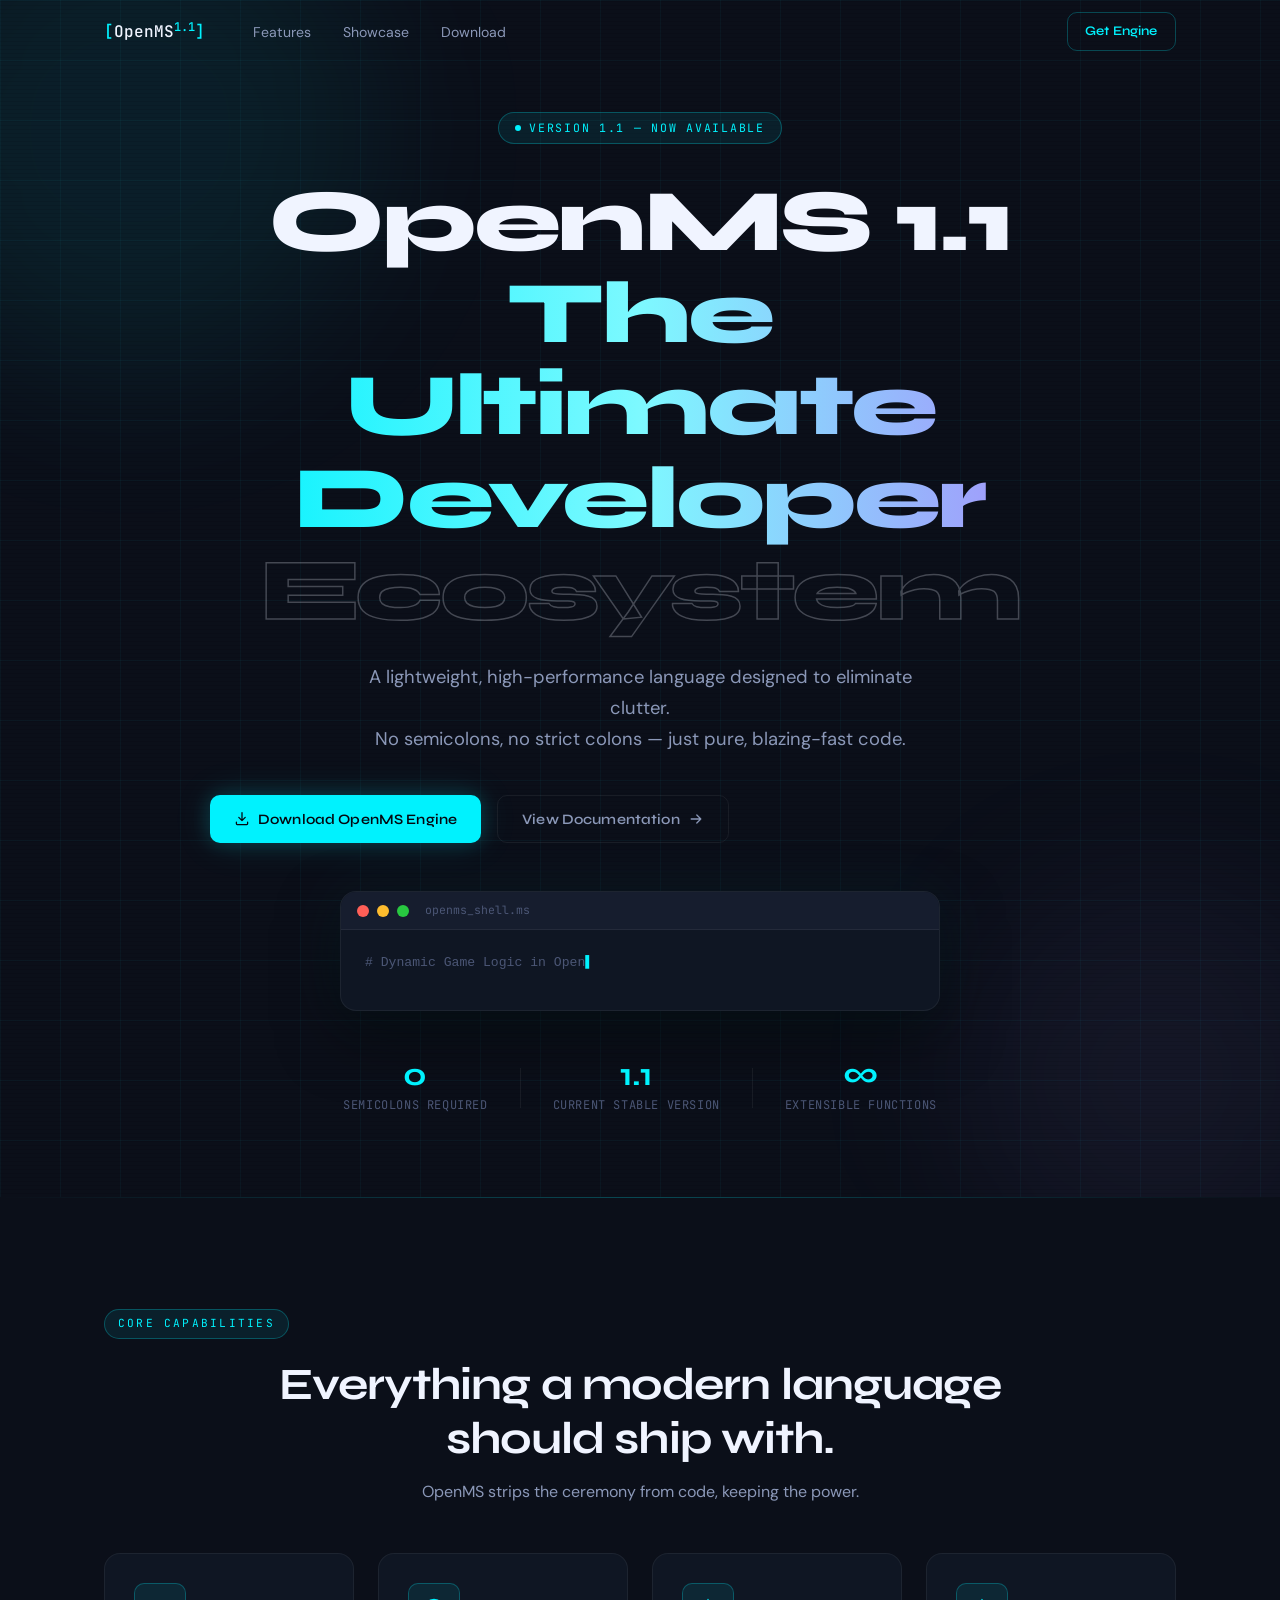
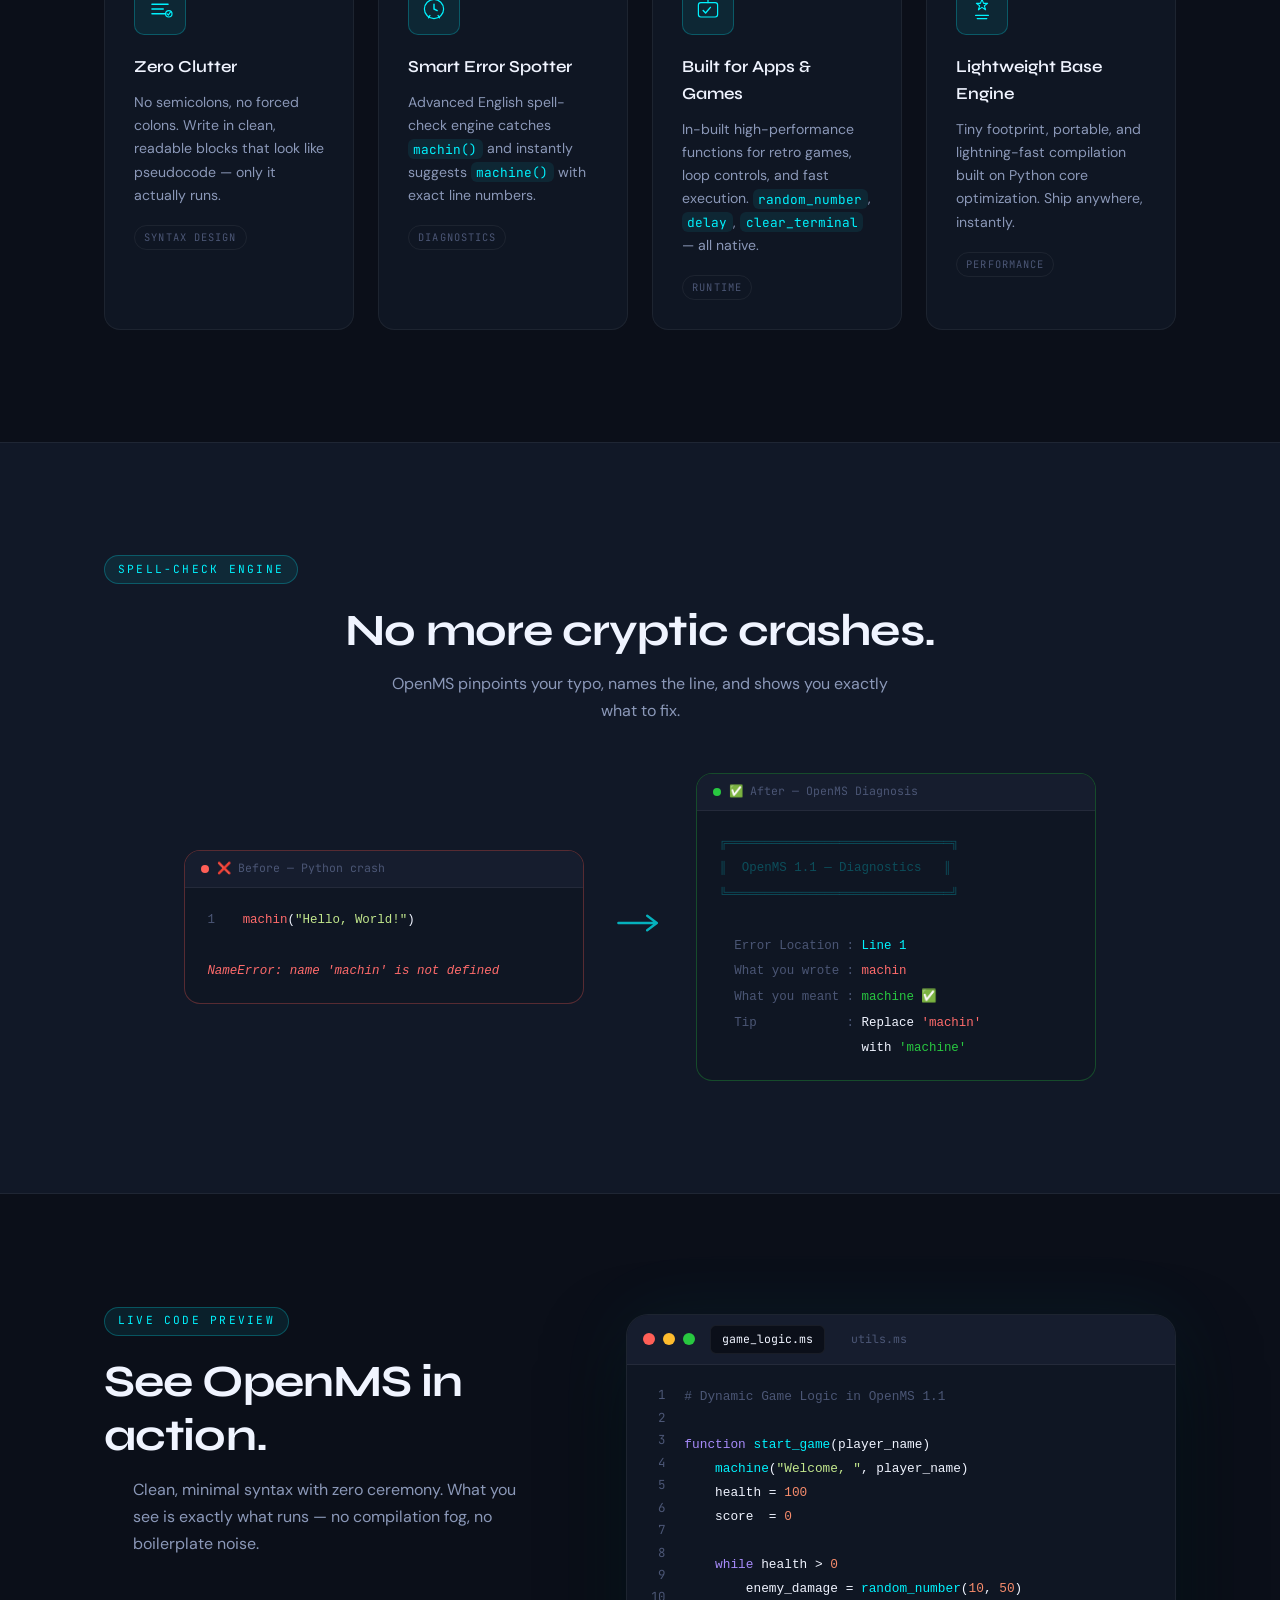
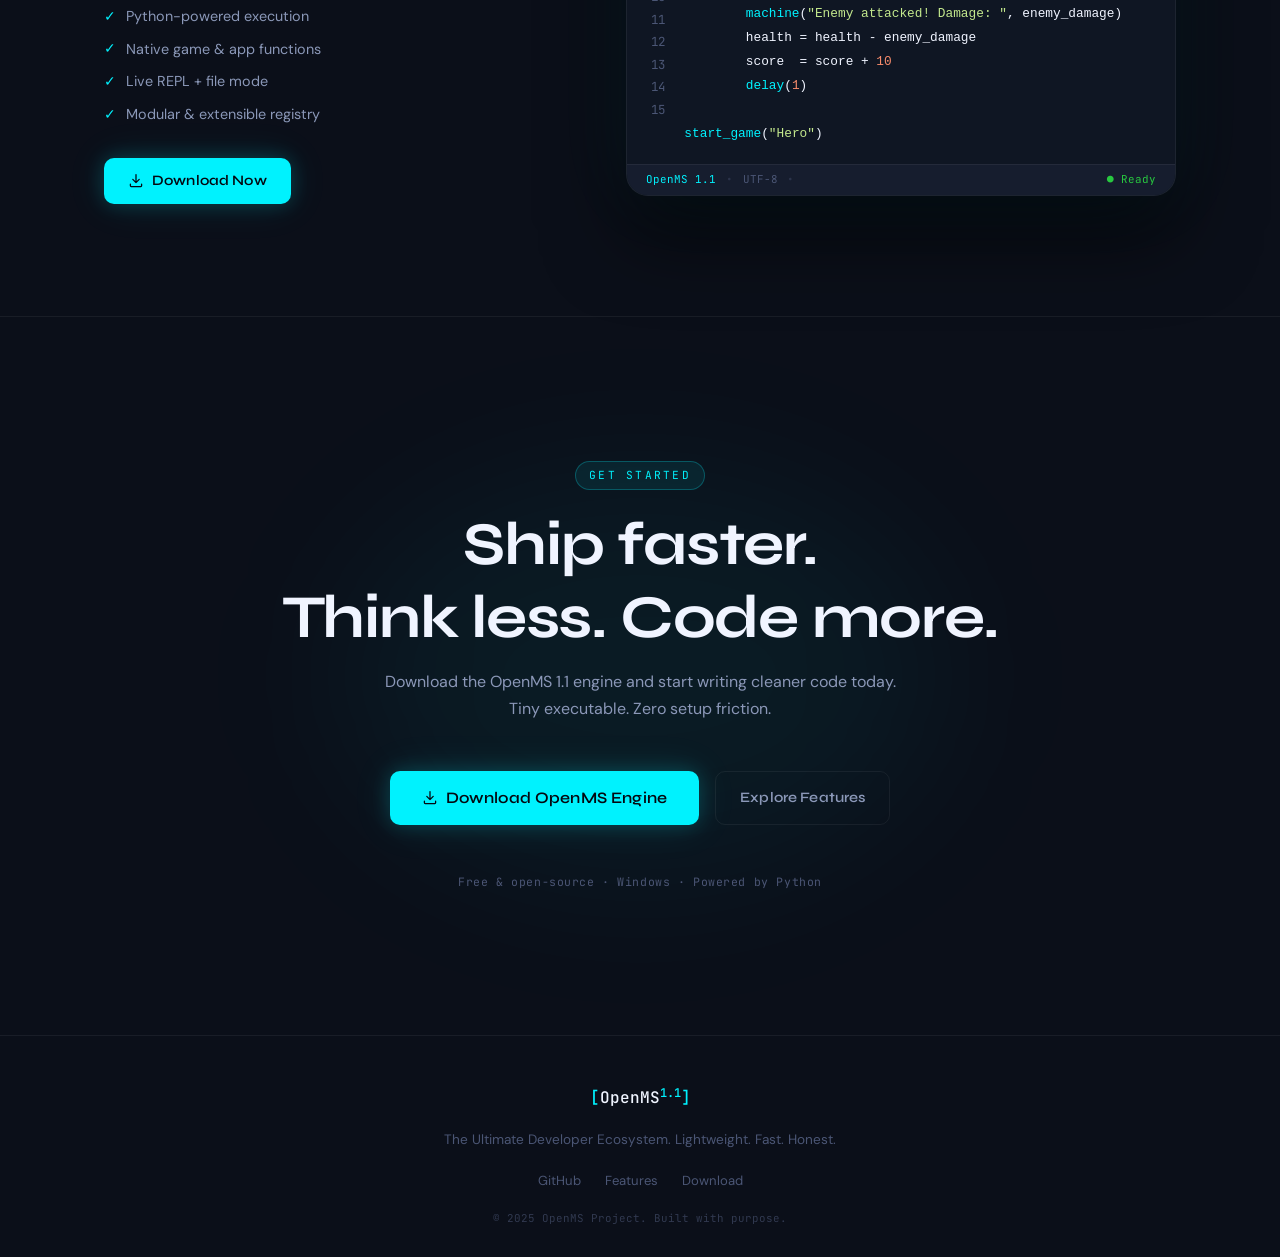
==== index.html @ 1b63a25a "Add files via upload" ====
<!DOCTYPE html>
<html lang="en">

<head>
  <meta charset="UTF-8" />
  <meta name="viewport" content="width=device-width, initial-scale=1.0" />
  <title>OpenMS 1.1 — The Ultimate Developer Ecosystem</title>
  <link rel="preconnect" href="https://fonts.googleapis.com" />
  <link rel="preconnect" href="https://fonts.gstatic.com" crossorigin />
  <link
    href="https://fonts.googleapis.com/css2?family=Syne:wght@400;600;700;800&family=JetBrains+Mono:ital,wght@0,300;0,400;0,500;1,400&family=DM+Sans:wght@300;400;500&display=swap"
    rel="stylesheet" />
  <link rel="stylesheet" href="style.css" />
</head>

<body>

  <!-- ─── NAV ─────────────────────────────────────────────────── -->
  <nav class="nav" id="nav">
    <div class="nav-inner">
      <a href="#" class="nav-logo">
        <span class="logo-bracket">[</span>OpenMS<span class="logo-version">1.1</span><span
          class="logo-bracket">]</span>
      </a>
      <ul class="nav-links">
        <li><a href="#features">Features</a></li>
        <li><a href="#showcase">Showcase</a></li>
        <li><a href="#download">Download</a></li>
      </ul>
      <a href="https://github.com/aadisoni8044-code/OpenMS" target="_blank" class="btn btn-nav">
        Get Engine
      </a>
      <button class="nav-hamburger" id="hamburger" aria-label="Open menu">
        <span></span><span></span><span></span>
      </button>
    </div>
    <!-- mobile menu -->
    <div class="mobile-menu" id="mobileMenu">
      <a href="#features">Features</a>
      <a href="#showcase">Showcase</a>
      <a href="#download">Download</a>
      <a href="https://github.com/aadisoni8044-code/OpenMS" target="_blank" class="btn btn-primary"
        style="margin-top:1rem">Get Engine</a>
    </div>
  </nav>

  <!-- ─── HERO ─────────────────────────────────────────────────── -->
  <section class="hero" id="home">
    <!-- animated grid -->
    <div class="grid-bg" aria-hidden="true"></div>
    <!-- scanline overlay -->
    <div class="scanlines" aria-hidden="true"></div>
    <!-- floating orbs -->
    <div class="orb orb-1" aria-hidden="true"></div>
    <div class="orb orb-2" aria-hidden="true"></div>

    <div class="hero-inner">
      <div class="hero-badge">
        <span class="badge-dot"></span>
        Version 1.1 — Now Available
      </div>

      <h1 class="hero-title">
        OpenMS 1.1<br />
        <span class="title-accent">The Ultimate Developer</span>
        <span class="title-outline">Ecosystem</span>
      </h1>

      <p class="hero-sub">
        A lightweight, high-performance language designed to eliminate clutter.<br />
        No semicolons, no strict colons — just pure, blazing-fast code.
      </p>

      <div class="hero-cta">
        <a href="https://github.com/aadisoni8044-code/OpenMS" target="_blank" class="btn btn-primary btn-glow">
          <svg class="btn-icon" viewBox="0 0 20 20" fill="none" aria-hidden="true">
            <path d="M10 2v10M6 8l4 4 4-4M3 14v2a1 1 0 001 1h12a1 1 0 001-1v-2" stroke="currentColor" stroke-width="1.6"
              stroke-linecap="round" stroke-linejoin="round" />
          </svg>
          Download OpenMS Engine
        </a>
        <a href="#showcase" class="btn btn-ghost">
          View Documentation
          <svg class="btn-icon-right" viewBox="0 0 20 20" fill="none" aria-hidden="true">
            <path d="M4 10h12M11 5l5 5-5 5" stroke="currentColor" stroke-width="1.6" stroke-linecap="round"
              stroke-linejoin="round" />
          </svg>
        </a>
      </div>

      <!-- terminal preview snippet in hero -->
      <div class="hero-terminal" aria-label="OpenMS code sample">
        <div class="terminal-topbar">
          <span class="dot dot-red"></span>
          <span class="dot dot-yellow"></span>
          <span class="dot dot-green"></span>
          <span class="terminal-title">openms_shell.ms</span>
        </div>
        <pre class="terminal-code"><code id="heroCode"></code></pre>
      </div>

      <!-- stats row -->
      <div class="stats-row">
        <div class="stat">
          <span class="stat-num">0</span>
          <span class="stat-label">Semicolons Required</span>
        </div>
        <div class="stat-divider"></div>
        <div class="stat">
          <span class="stat-num">1.1</span>
          <span class="stat-label">Current Stable Version</span>
        </div>
        <div class="stat-divider"></div>
        <div class="stat">
          <span class="stat-num">∞</span>
          <span class="stat-label">Extensible Functions</span>
        </div>
      </div>
    </div>
  </section>

  <!-- ─── FEATURES ─────────────────────────────────────────────── -->
  <section class="features" id="features">
    <div class="section-inner">
      <div class="section-label">Core Capabilities</div>
      <h2 class="section-title">Everything a modern language<br />should ship with.</h2>
      <p class="section-sub">OpenMS strips the ceremony from code, keeping the power.</p>

      <div class="features-grid">

        <!-- Feature 1 -->
        <div class="feat-card" data-index="0">
          <div class="feat-icon-wrap">
            <svg viewBox="0 0 40 40" fill="none" aria-hidden="true">
              <rect width="40" height="40" rx="10" fill="transparent" />
              <path d="M10 14h20M10 20h14M10 26h17" stroke="#00f2fe" stroke-width="2" stroke-linecap="round" />
              <circle cx="31" cy="26" r="4" stroke="#00f2fe" stroke-width="1.5" />
              <path d="M29 26l1.5 1.5L33 24" stroke="#00f2fe" stroke-width="1.5" stroke-linecap="round"
                stroke-linejoin="round" />
            </svg>
          </div>
          <h3 class="feat-title">Zero Clutter</h3>
          <p class="feat-desc">No semicolons, no forced colons. Write in clean, readable blocks that look like
            pseudocode — only it actually runs.</p>
          <div class="feat-tag">Syntax Design</div>
        </div>

        <!-- Feature 2 -->
        <div class="feat-card" data-index="1">
          <div class="feat-icon-wrap">
            <svg viewBox="0 0 40 40" fill="none" aria-hidden="true">
              <rect width="40" height="40" rx="10" fill="transparent" />
              <path d="M8 20a12 12 0 1124 0 12 12 0 01-24 0z" stroke="#00f2fe" stroke-width="1.5" />
              <path d="M20 14v6l4 2" stroke="#00f2fe" stroke-width="1.8" stroke-linecap="round"
                stroke-linejoin="round" />
              <path d="M13 31l2-3" stroke="#00f2fe" stroke-width="1.5" stroke-linecap="round" />
              <path d="M27 31l-2-3" stroke="#00f2fe" stroke-width="1.5" stroke-linecap="round" />
            </svg>
          </div>
          <h3 class="feat-title">Smart Error Spotter</h3>
          <p class="feat-desc">Advanced English spell-check engine catches <code>machin()</code> and instantly suggests
            <code>machine()</code> with exact line numbers.
          </p>
          <div class="feat-tag">Diagnostics</div>
        </div>

        <!-- Feature 3 -->
        <div class="feat-card" data-index="2">
          <div class="feat-icon-wrap">
            <svg viewBox="0 0 40 40" fill="none" aria-hidden="true">
              <rect width="40" height="40" rx="10" fill="transparent" />
              <rect x="8" y="12" width="24" height="18" rx="3" stroke="#00f2fe" stroke-width="1.5" />
              <path d="M14 22l3 3 6-7" stroke="#00f2fe" stroke-width="1.8" stroke-linecap="round"
                stroke-linejoin="round" />
              <path d="M20 8v4" stroke="#00f2fe" stroke-width="1.5" stroke-linecap="round" />
            </svg>
          </div>
          <h3 class="feat-title">Built for Apps &amp; Games</h3>
          <p class="feat-desc">In-built high-performance functions for retro games, loop controls, and fast execution.
            <code>random_number</code>, <code>delay</code>, <code>clear_terminal</code> — all native.
          </p>
          <div class="feat-tag">Runtime</div>
        </div>

        <!-- Feature 4 -->
        <div class="feat-card" data-index="3">
          <div class="feat-icon-wrap">
            <svg viewBox="0 0 40 40" fill="none" aria-hidden="true">
              <rect width="40" height="40" rx="10" fill="transparent" />
              <path d="M20 8l2 5h5l-4 3 1.5 5L20 18l-4.5 3 1.5-5-4-3h5z" stroke="#00f2fe" stroke-width="1.4"
                stroke-linejoin="round" />
              <path d="M12 28h16M14 32h12" stroke="#00f2fe" stroke-width="1.5" stroke-linecap="round" />
            </svg>
          </div>
          <h3 class="feat-title">Lightweight Base Engine</h3>
          <p class="feat-desc">Tiny footprint, portable, and lightning-fast compilation built on Python core
            optimization. Ship anywhere, instantly.</p>
          <div class="feat-tag">Performance</div>
        </div>

      </div>
    </div>
  </section>

  <!-- ─── SPELL-CHECK DEMO ──────────────────────────────────────── -->
  <section class="spellcheck-section">
    <div class="section-inner">
      <div class="section-label">Spell-Check Engine</div>
      <h2 class="section-title">No more cryptic crashes.</h2>
      <p class="section-sub">OpenMS pinpoints your typo, names the line, and shows you exactly what to fix.</p>

      <div class="spellcheck-demo">
        <div class="spellcheck-panel bad">
          <div class="panel-header">
            <span class="panel-dot dot-red"></span>
            <span class="panel-label">❌ Before — Python crash</span>
          </div>
          <pre><code><span class="code-line-num">1</span>  <span class="code-token-bad">machin</span>(<span class="code-str">"Hello, World!"</span>)

<span class="code-error-msg">NameError: name 'machin' is not defined</span></code></pre>
        </div>

        <div class="spellcheck-arrow" aria-hidden="true">
          <svg viewBox="0 0 40 20" fill="none">
            <path d="M2 10h30M26 4l8 6-8 6" stroke="#00f2fe" stroke-width="2" stroke-linecap="round"
              stroke-linejoin="round" />
          </svg>
        </div>

        <div class="spellcheck-panel good">
          <div class="panel-header">
            <span class="panel-dot dot-green"></span>
            <span class="panel-label">✅ After — OpenMS Diagnosis</span>
          </div>
          <pre><code><span class="diag-line">╔══════════════════════════════╗</span>
<span class="diag-line">║  OpenMS 1.1 — Diagnostics   ║</span>
<span class="diag-line">╚══════════════════════════════╝</span>

  <span class="diag-label">Error Location :</span> <span class="diag-val">Line 1</span>
  <span class="diag-label">What you wrote :</span> <span class="code-token-bad">machin</span>
  <span class="diag-label">What you meant :</span> <span class="code-token-good">machine ✅</span>
  <span class="diag-label">Tip            :</span> Replace <span class="code-token-bad">'machin'</span>
                   with <span class="code-token-good">'machine'</span></code></pre>
        </div>
      </div>
    </div>
  </section>

  <!-- ─── SHOWCASE / IDE ────────────────────────────────────────── -->
  <section class="showcase" id="showcase">
    <div class="section-inner showcase-inner">
      <div class="showcase-text">
        <div class="section-label">Live Code Preview</div>
        <h2 class="section-title" style="text-align:left">See OpenMS in action.</h2>
        <p class="section-sub" style="text-align:left;max-width:400px">
          Clean, minimal syntax with zero ceremony. What you see is exactly what runs — no compilation fog, no
          boilerplate noise.
        </p>
        <ul class="showcase-bullets">
          <li><span class="bullet-check">✓</span> Python-powered execution</li>
          <li><span class="bullet-check">✓</span> Native game &amp; app functions</li>
          <li><span class="bullet-check">✓</span> Live REPL + file mode</li>
          <li><span class="bullet-check">✓</span> Modular &amp; extensible registry</li>
        </ul>
        <a href="https://github.com/aadisoni8044-code/OpenMS" target="_blank" class="btn btn-primary btn-glow"
          style="margin-top:2rem">
          <svg class="btn-icon" viewBox="0 0 20 20" fill="none" aria-hidden="true">
            <path d="M10 2v10M6 8l4 4 4-4M3 14v2a1 1 0 001 1h12a1 1 0 001-1v-2" stroke="currentColor" stroke-width="1.6"
              stroke-linecap="round" stroke-linejoin="round" />
          </svg>
          Download Now
        </a>
      </div>

      <!-- IDE window -->
      <div class="ide-window">
        <div class="ide-topbar">
          <span class="dot dot-red"></span>
          <span class="dot dot-yellow"></span>
          <span class="dot dot-green"></span>
          <div class="ide-tab active">game_logic.ms</div>
          <div class="ide-tab">utils.ms</div>
        </div>
        <div class="ide-body">
          <div class="line-nums" aria-hidden="true">
            <span>1</span><span>2</span><span>3</span><span>4</span>
            <span>5</span><span>6</span><span>7</span><span>8</span>
            <span>9</span><span>10</span><span>11</span><span>12</span>
            <span>13</span><span>14</span><span>15</span>
          </div>
          <pre class="ide-code"><code><span class="c-comment"># Dynamic Game Logic in OpenMS 1.1</span>
<span class="c-blank"></span>
<span class="c-kw">function</span> <span class="c-fn">start_game</span>(player_name)
    <span class="c-fn">machine</span>(<span class="c-str">"Welcome, "</span>, player_name)
    health = <span class="c-num">100</span>
    score  = <span class="c-num">0</span>
<span class="c-blank"></span>
    <span class="c-kw">while</span> health &gt; <span class="c-num">0</span>
        enemy_damage = <span class="c-fn">random_number</span>(<span class="c-num">10</span>, <span class="c-num">50</span>)
        <span class="c-fn">machine</span>(<span class="c-str">"Enemy attacked! Damage: "</span>, enemy_damage)
        health = health - enemy_damage
        score  = score + <span class="c-num">10</span>
        <span class="c-fn">delay</span>(<span class="c-num">1</span>)
<span class="c-blank"></span>
<span class="c-fn">start_game</span>(<span class="c-str">"Hero"</span>)</code></pre>
        </div>
        <div class="ide-statusbar">
          <span class="status-lang">OpenMS 1.1</span>
          <span class="status-sep">•</span>
          <span>UTF-8</span>
          <span class="status-sep">•</span>
          <span class="status-ok">● Ready</span>
        </div>
      </div>
    </div>
  </section>

  <!-- ─── DOWNLOAD CTA ──────────────────────────────────────────── -->
  <section class="download-cta" id="download">
    <div class="orb orb-3" aria-hidden="true"></div>
    <div class="section-inner" style="text-align:center;position:relative;z-index:2">
      <div class="section-label">Get Started</div>
      <h2 class="section-title" style="font-size:clamp(2rem,5vw,3.8rem)">Ship faster.<br />Think less. Code more.</h2>
      <p class="section-sub">
        Download the OpenMS 1.1 engine and start writing cleaner code today.<br />
        Tiny executable. Zero setup friction.
      </p>
      <div class="hero-cta" style="justify-content:center;margin-top:2.5rem">
        <a href="https://github.com/aadisoni8044-code/OpenMS" target="_blank"
          class="btn btn-primary btn-glow btn-large">
          <svg class="btn-icon" viewBox="0 0 20 20" fill="none" aria-hidden="true">
            <path d="M10 2v10M6 8l4 4 4-4M3 14v2a1 1 0 001 1h12a1 1 0 001-1v-2" stroke="currentColor" stroke-width="1.6"
              stroke-linecap="round" stroke-linejoin="round" />
          </svg>
          Download OpenMS Engine
        </a>
        <a href="#features" class="btn btn-ghost">Explore Features</a>
      </div>
      <p class="download-note">Free &amp; open-source · Windows · Powered by Python</p>
    </div>
  </section>

  <!-- ─── FOOTER ────────────────────────────────────────────────── -->
  <footer class="footer">
    <div class="footer-inner">
      <div class="nav-logo" style="margin-bottom:.5rem">
        <span class="logo-bracket">[</span>OpenMS<span class="logo-version">1.1</span><span
          class="logo-bracket">]</span>
      </div>
      <p class="footer-sub">The Ultimate Developer Ecosystem. Lightweight. Fast. Honest.</p>
      <div class="footer-links">
        <a href="https://github.com/aadisoni8044-code/OpenMS" target="_blank">GitHub</a>
        <a href="#features">Features</a>
        <a href="#download">Download</a>
      </div>
      <p class="footer-copy">© 2025 OpenMS Project. Built with purpose.</p>
    </div>
  </footer>

  <script src="script.js"></script>
</body>

</html>
---- style.css ----
/* ═══════════════════════════════════════════════════════════════
   OpenMS 1.1 — Landing Page Stylesheet
   Theme: Deep Space Dark · Neon Cyan accent · Syne + JetBrains Mono
   ═══════════════════════════════════════════════════════════════ */

/* ── Reset & Root ─────────────────────────────────────────────── */
*, *::before, *::after { box-sizing: border-box; margin: 0; padding: 0; }

:root {
  --bg-base:       #0b0f19;
  --bg-surface:    #111827;
  --bg-elevated:   #161d2e;
  --bg-card:       #0f1623;
  --cyan:          #00f2fe;
  --cyan-dim:      #00c8d4;
  --cyan-glow:     rgba(0,242,254,.18);
  --cyan-glow-sm:  rgba(0,242,254,.08);
  --purple:        #a78bfa;
  --text-primary:  #f0f4ff;
  --text-sec:      #8b98b8;
  --text-muted:    #4b5675;
  --border:        rgba(255,255,255,.06);
  --border-cyan:   rgba(0,242,254,.25);
  --radius-sm:     6px;
  --radius-md:     10px;
  --radius-lg:     16px;
  --radius-xl:     22px;
  --font-display:  'Syne', sans-serif;
  --font-body:     'DM Sans', sans-serif;
  --font-mono:     'JetBrains Mono', monospace;
  --nav-h:         64px;
}

html { scroll-behavior: smooth; }

body {
  background: var(--bg-base);
  color: var(--text-primary);
  font-family: var(--font-body);
  font-size: 16px;
  line-height: 1.6;
  -webkit-font-smoothing: antialiased;
  overflow-x: hidden;
}

/* ── Typography helpers ───────────────────────────────────────── */
.section-label {
  display: inline-block;
  font-family: var(--font-mono);
  font-size: .7rem;
  letter-spacing: .2em;
  text-transform: uppercase;
  color: var(--cyan);
  border: 1px solid var(--border-cyan);
  background: var(--cyan-glow-sm);
  padding: .3rem .8rem;
  border-radius: 100px;
  margin-bottom: 1.2rem;
}

.section-title {
  font-family: var(--font-display);
  font-weight: 700;
  font-size: clamp(1.8rem, 3.5vw, 2.8rem);
  color: var(--text-primary);
  line-height: 1.2;
  letter-spacing: -.02em;
  text-align: center;
  margin-bottom: .8rem;
}

.section-sub {
  font-size: 1rem;
  color: var(--text-sec);
  text-align: center;
  max-width: 520px;
  margin: 0 auto 3rem;
  line-height: 1.7;
}

.section-inner {
  max-width: 1120px;
  margin: 0 auto;
  padding: 0 1.5rem;
}

/* ── Buttons ──────────────────────────────────────────────────── */
.btn {
  display: inline-flex;
  align-items: center;
  gap: .5rem;
  font-family: var(--font-display);
  font-weight: 600;
  font-size: .9rem;
  padding: .7rem 1.5rem;
  border-radius: var(--radius-md);
  border: none;
  cursor: pointer;
  text-decoration: none;
  transition: all .2s ease;
  white-space: nowrap;
  letter-spacing: .01em;
}

.btn-primary {
  background: var(--cyan);
  color: #040810;
}
.btn-primary:hover {
  background: #24f5ff;
  transform: translateY(-2px);
}

.btn-glow {
  box-shadow: 0 0 20px var(--cyan-glow), 0 0 40px rgba(0,242,254,.1);
}
.btn-glow:hover {
  box-shadow: 0 0 30px rgba(0,242,254,.5), 0 0 60px rgba(0,242,254,.18);
}

.btn-ghost {
  background: transparent;
  color: var(--text-sec);
  border: 1px solid var(--border);
}
.btn-ghost:hover {
  border-color: var(--border-cyan);
  color: var(--cyan);
  background: var(--cyan-glow-sm);
}

.btn-nav {
  background: transparent;
  color: var(--cyan);
  border: 1px solid var(--border-cyan);
  font-size: .82rem;
  padding: .5rem 1.1rem;
}
.btn-nav:hover {
  background: var(--cyan-glow-sm);
}

.btn-large { padding: .9rem 2rem; font-size: 1rem; }

.btn-icon { width: 16px; height: 16px; flex-shrink: 0; }
.btn-icon-right { width: 16px; height: 16px; flex-shrink: 0; }

/* ── Nav ──────────────────────────────────────────────────────── */
.nav {
  position: fixed;
  top: 0; left: 0; right: 0;
  z-index: 100;
  height: var(--nav-h);
  border-bottom: 1px solid transparent;
  transition: background .3s, border-color .3s, backdrop-filter .3s;
}
.nav.scrolled {
  background: rgba(11,15,25,.85);
  backdrop-filter: blur(16px);
  -webkit-backdrop-filter: blur(16px);
  border-color: var(--border);
}
.nav-inner {
  max-width: 1120px;
  margin: 0 auto;
  padding: 0 1.5rem;
  height: 100%;
  display: flex;
  align-items: center;
  gap: 2rem;
}
.nav-logo {
  font-family: var(--font-mono);
  font-weight: 500;
  font-size: 1rem;
  color: var(--text-primary);
  text-decoration: none;
  flex-shrink: 0;
}
.logo-bracket { color: var(--cyan); }
.logo-version {
  color: var(--cyan);
  font-size: .75rem;
  vertical-align: super;
}
.nav-links {
  display: flex;
  gap: 2rem;
  list-style: none;
  margin-left: 1rem;
}
.nav-links a {
  color: var(--text-sec);
  text-decoration: none;
  font-size: .88rem;
  font-weight: 400;
  transition: color .2s;
}
.nav-links a:hover { color: var(--text-primary); }
.nav-links { margin-right: auto; }

.nav-hamburger {
  display: none;
  flex-direction: column;
  gap: 4px;
  background: none;
  border: none;
  cursor: pointer;
  padding: .4rem;
  margin-left: auto;
}
.nav-hamburger span {
  display: block;
  width: 22px;
  height: 2px;
  background: var(--text-sec);
  border-radius: 2px;
  transition: .2s;
}

.mobile-menu {
  display: none;
  flex-direction: column;
  align-items: flex-start;
  padding: 1.2rem 1.5rem;
  background: rgba(11,15,25,.96);
  border-bottom: 1px solid var(--border);
  gap: .8rem;
}
.mobile-menu a {
  color: var(--text-sec);
  text-decoration: none;
  font-size: .95rem;
}
.mobile-menu.open { display: flex; }

/* ── Hero ─────────────────────────────────────────────────────── */
.hero {
  position: relative;
  min-height: 100vh;
  display: flex;
  align-items: center;
  padding: calc(var(--nav-h) + 3rem) 1.5rem 5rem;
  overflow: hidden;
}
.hero-inner {
  max-width: 860px;
  margin: 0 auto;
  text-align: center;
  position: relative;
  z-index: 2;
  width: 100%;
}

/* animated grid background */
.grid-bg {
  position: absolute;
  inset: 0;
  background-image:
    linear-gradient(rgba(0,242,254,.04) 1px, transparent 1px),
    linear-gradient(90deg, rgba(0,242,254,.04) 1px, transparent 1px);
  background-size: 60px 60px;
  animation: gridDrift 30s linear infinite;
  z-index: 0;
}
@keyframes gridDrift {
  0%   { background-position: 0 0; }
  100% { background-position: 60px 60px; }
}

/* scanlines */
.scanlines {
  position: absolute;
  inset: 0;
  background: repeating-linear-gradient(
    0deg,
    transparent,
    transparent 3px,
    rgba(0,0,0,.07) 3px,
    rgba(0,0,0,.07) 4px
  );
  pointer-events: none;
  z-index: 1;
}

/* glowing orbs */
.orb {
  position: absolute;
  border-radius: 50%;
  filter: blur(80px);
  pointer-events: none;
}
.orb-1 {
  width: 500px; height: 500px;
  background: rgba(0,242,254,.07);
  top: -120px; left: -120px;
  animation: float1 12s ease-in-out infinite;
}
.orb-2 {
  width: 400px; height: 400px;
  background: rgba(167,139,250,.06);
  bottom: -80px; right: -80px;
  animation: float2 15s ease-in-out infinite;
}
.orb-3 {
  width: 600px; height: 400px;
  background: rgba(0,242,254,.05);
  top: 50%; left: 50%;
  transform: translate(-50%, -50%);
}
@keyframes float1 {
  0%,100% { transform: translate(0,0); }
  50%      { transform: translate(40px,30px); }
}
@keyframes float2 {
  0%,100% { transform: translate(0,0); }
  50%      { transform: translate(-30px,-20px); }
}

/* hero badge */
.hero-badge {
  display: inline-flex;
  align-items: center;
  gap: .5rem;
  font-family: var(--font-mono);
  font-size: .72rem;
  letter-spacing: .15em;
  text-transform: uppercase;
  color: var(--cyan);
  background: var(--cyan-glow-sm);
  border: 1px solid var(--border-cyan);
  padding: .35rem 1rem;
  border-radius: 100px;
  margin-bottom: 2rem;
  opacity: 0;
  animation: fadeUp .6s .1s forwards;
}
.badge-dot {
  width: 6px; height: 6px;
  background: var(--cyan);
  border-radius: 50%;
  animation: pulse 2s ease-in-out infinite;
}
@keyframes pulse {
  0%,100% { box-shadow: 0 0 0 0 var(--cyan-glow); }
  50%      { box-shadow: 0 0 0 5px transparent; }
}

/* hero title */
.hero-title {
  font-family: var(--font-display);
  font-weight: 800;
  font-size: clamp(2.8rem, 7vw, 5.5rem);
  line-height: 1.05;
  letter-spacing: -.03em;
  margin-bottom: 1.5rem;
  opacity: 0;
  animation: fadeUp .7s .2s forwards;
}
.title-accent {
  display: block;
  background: linear-gradient(90deg, var(--cyan) 0%, #7df9ff 50%, var(--purple) 100%);
  -webkit-background-clip: text;
  -webkit-text-fill-color: transparent;
  background-clip: text;
}
.title-outline {
  display: block;
  -webkit-text-stroke: 1.5px rgba(240,244,255,.25);
  -webkit-text-fill-color: transparent;
}

.hero-sub {
  font-size: clamp(.95rem, 2vw, 1.15rem);
  color: var(--text-sec);
  line-height: 1.7;
  margin-bottom: 2.5rem;
  max-width: 600px;
  margin-left: auto;
  margin-right: auto;
  opacity: 0;
  animation: fadeUp .7s .35s forwards;
}

.hero-cta {
  display: flex;
  flex-wrap: wrap;
  gap: 1rem;
  margin-bottom: 3rem;
  opacity: 0;
  animation: fadeUp .7s .45s forwards;
}

/* hero terminal */
.hero-terminal {
  background: var(--bg-card);
  border: 1px solid var(--border);
  border-radius: var(--radius-lg);
  overflow: hidden;
  text-align: left;
  max-width: 600px;
  margin: 0 auto 3rem;
  opacity: 0;
  animation: fadeUp .8s .55s forwards;
  box-shadow: 0 0 60px rgba(0,242,254,.05), 0 24px 60px rgba(0,0,0,.5);
}
.terminal-topbar {
  display: flex;
  align-items: center;
  gap: .5rem;
  background: var(--bg-elevated);
  padding: .6rem 1rem;
  border-bottom: 1px solid var(--border);
}
.terminal-title {
  font-family: var(--font-mono);
  font-size: .72rem;
  color: var(--text-muted);
  margin-left: .5rem;
}
.terminal-code {
  padding: 1.2rem 1.5rem;
  font-family: var(--font-mono);
  font-size: .82rem;
  line-height: 1.8;
  color: var(--text-primary);
  min-height: 80px;
}

/* traffic-light dots */
.dot { width: 12px; height: 12px; border-radius: 50%; flex-shrink: 0; }
.dot-red    { background: #ff5f57; }
.dot-yellow { background: #febc2e; }
.dot-green  { background: #28c840; }

/* stats row */
.stats-row {
  display: flex;
  align-items: center;
  justify-content: center;
  gap: 2rem;
  flex-wrap: wrap;
  opacity: 0;
  animation: fadeUp .7s .7s forwards;
}
.stat { text-align: center; }
.stat-num {
  display: block;
  font-family: var(--font-display);
  font-weight: 700;
  font-size: 2rem;
  color: var(--cyan);
  line-height: 1;
}
.stat-label {
  font-size: .75rem;
  color: var(--text-muted);
  font-family: var(--font-mono);
  letter-spacing: .05em;
  text-transform: uppercase;
  margin-top: .3rem;
}
.stat-divider {
  width: 1px; height: 40px;
  background: var(--border);
}

/* ── Features ─────────────────────────────────────────────────── */
.features {
  padding: 7rem 1.5rem;
  position: relative;
}
.features::before {
  content: '';
  position: absolute;
  top: 0; left: 0; right: 0;
  height: 1px;
  background: linear-gradient(90deg, transparent, var(--border-cyan), transparent);
}

.features-grid {
  display: grid;
  grid-template-columns: repeat(auto-fit, minmax(240px, 1fr));
  gap: 1.5rem;
}

.feat-card {
  background: var(--bg-card);
  border: 1px solid var(--border);
  border-radius: var(--radius-lg);
  padding: 1.8rem;
  transition: border-color .25s, transform .25s, box-shadow .25s;
  cursor: default;
  opacity: 0;
  transform: translateY(24px);
}
.feat-card.visible {
  animation: fadeUp .6s forwards;
}
.feat-card:hover {
  border-color: var(--border-cyan);
  transform: translateY(-4px);
  box-shadow: 0 12px 40px rgba(0,242,254,.08);
}

.feat-icon-wrap {
  width: 52px; height: 52px;
  border: 1px solid var(--border-cyan);
  background: var(--cyan-glow-sm);
  border-radius: var(--radius-md);
  display: flex;
  align-items: center;
  justify-content: center;
  margin-bottom: 1.2rem;
}
.feat-icon-wrap svg { width: 32px; height: 32px; }

.feat-title {
  font-family: var(--font-display);
  font-weight: 600;
  font-size: 1.05rem;
  color: var(--text-primary);
  margin-bottom: .6rem;
}
.feat-desc {
  font-size: .88rem;
  color: var(--text-sec);
  line-height: 1.65;
  margin-bottom: 1rem;
}
.feat-desc code {
  font-family: var(--font-mono);
  font-size: .8rem;
  color: var(--cyan);
  background: var(--cyan-glow-sm);
  padding: .1rem .35rem;
  border-radius: var(--radius-sm);
}
.feat-tag {
  display: inline-block;
  font-family: var(--font-mono);
  font-size: .65rem;
  letter-spacing: .1em;
  text-transform: uppercase;
  color: var(--text-muted);
  border: 1px solid var(--border);
  padding: .2rem .6rem;
  border-radius: 100px;
}

/* ── Spell-Check Demo ─────────────────────────────────────────── */
.spellcheck-section {
  padding: 7rem 1.5rem;
  background: var(--bg-surface);
  border-top: 1px solid var(--border);
  border-bottom: 1px solid var(--border);
}

.spellcheck-demo {
  display: flex;
  align-items: center;
  gap: 2rem;
  flex-wrap: wrap;
  justify-content: center;
  margin-top: 1rem;
}

.spellcheck-panel {
  flex: 1;
  min-width: 260px;
  max-width: 400px;
  background: var(--bg-card);
  border-radius: var(--radius-lg);
  overflow: hidden;
  border: 1px solid var(--border);
}
.spellcheck-panel.good { border-color: rgba(40,200,64,.3); }
.spellcheck-panel.bad  { border-color: rgba(255,95,87,.3); }

.panel-header {
  display: flex;
  align-items: center;
  gap: .5rem;
  padding: .55rem 1rem;
  background: var(--bg-elevated);
  border-bottom: 1px solid var(--border);
}
.panel-label {
  font-family: var(--font-mono);
  font-size: .72rem;
  color: var(--text-muted);
}
.panel-dot { width: 8px; height: 8px; border-radius: 50%; }

.spellcheck-panel pre {
  padding: 1.2rem 1.4rem;
  font-family: var(--font-mono);
  font-size: .78rem;
  line-height: 1.9;
  overflow-x: auto;
}
.code-line-num { color: var(--text-muted); margin-right: .8rem; }
.code-token-bad  { color: #ff6b6b; }
.code-token-good { color: #28c840; }
.code-str  { color: #c3e88d; }
.code-error-msg { color: #ff6b6b; font-style: italic; }
.diag-line { color: var(--border-cyan); }
.diag-label { color: var(--text-muted); }
.diag-val   { color: var(--cyan); }

.spellcheck-arrow {
  flex-shrink: 0;
  opacity: .7;
}
.spellcheck-arrow svg { width: 48px; height: 24px; }

/* ── Showcase / IDE ───────────────────────────────────────────── */
.showcase {
  padding: 7rem 1.5rem;
}
.showcase-inner {
  display: grid;
  grid-template-columns: 1fr 1.2fr;
  gap: 4rem;
  align-items: center;
}
@media (max-width: 840px) {
  .showcase-inner { grid-template-columns: 1fr; }
}

.showcase-bullets {
  list-style: none;
  display: flex;
  flex-direction: column;
  gap: .6rem;
  margin-top: 1.5rem;
}
.showcase-bullets li {
  display: flex;
  align-items: center;
  gap: .6rem;
  font-size: .9rem;
  color: var(--text-sec);
}
.bullet-check {
  color: var(--cyan);
  font-family: var(--font-mono);
  font-size: .85rem;
}

/* IDE window */
.ide-window {
  background: var(--bg-card);
  border: 1px solid var(--border);
  border-radius: var(--radius-xl);
  overflow: hidden;
  box-shadow: 0 0 80px rgba(0,242,254,.06), 0 40px 80px rgba(0,0,0,.6);
}
.ide-topbar {
  display: flex;
  align-items: center;
  gap: .5rem;
  padding: .65rem 1rem;
  background: var(--bg-elevated);
  border-bottom: 1px solid var(--border);
}
.ide-tab {
  font-family: var(--font-mono);
  font-size: .72rem;
  color: var(--text-muted);
  padding: .25rem .7rem;
  border-radius: var(--radius-sm);
  margin-left: .4rem;
  cursor: default;
}
.ide-tab.active {
  background: var(--bg-base);
  color: var(--text-primary);
  border: 1px solid var(--border);
}
.ide-body {
  display: flex;
  padding: 1.2rem 1.5rem;
  gap: 1.2rem;
  overflow-x: auto;
}
.line-nums {
  display: flex;
  flex-direction: column;
  font-family: var(--font-mono);
  font-size: .78rem;
  line-height: 1.8;
  color: var(--text-muted);
  text-align: right;
  user-select: none;
  flex-shrink: 0;
}
.ide-code {
  font-family: var(--font-mono);
  font-size: .8rem;
  line-height: 1.8;
  overflow-x: auto;
  flex: 1;
}

/* syntax colours */
.c-comment { color: #4b5675; }
.c-kw      { color: var(--purple); }
.c-fn      { color: var(--cyan); }
.c-str     { color: #c3e88d; }
.c-num     { color: #f78c6c; }
.c-blank   { display: block; }

.ide-statusbar {
  display: flex;
  align-items: center;
  gap: .6rem;
  padding: .4rem 1.2rem;
  background: var(--bg-elevated);
  border-top: 1px solid var(--border);
  font-family: var(--font-mono);
  font-size: .68rem;
  color: var(--text-muted);
}
.status-lang { color: var(--cyan); }
.status-sep  { opacity: .4; }
.status-ok   { color: #28c840; margin-left: auto; }

/* ── Download CTA ─────────────────────────────────────────────── */
.download-cta {
  padding: 9rem 1.5rem;
  position: relative;
  overflow: hidden;
  border-top: 1px solid var(--border);
}
.download-note {
  margin-top: 1.2rem;
  font-family: var(--font-mono);
  font-size: .72rem;
  color: var(--text-muted);
  letter-spacing: .05em;
}

/* ── Footer ───────────────────────────────────────────────────── */
.footer {
  border-top: 1px solid var(--border);
  padding: 3rem 1.5rem;
}
.footer-inner {
  max-width: 1120px;
  margin: 0 auto;
  text-align: center;
  display: flex;
  flex-direction: column;
  align-items: center;
  gap: .6rem;
}
.footer-sub {
  font-size: .85rem;
  color: var(--text-muted);
}
.footer-links {
  display: flex;
  gap: 1.5rem;
  margin: .6rem 0;
}
.footer-links a {
  font-size: .82rem;
  color: var(--text-muted);
  text-decoration: none;
  transition: color .2s;
}
.footer-links a:hover { color: var(--cyan); }
.footer-copy {
  font-family: var(--font-mono);
  font-size: .68rem;
  color: var(--text-muted);
  opacity: .6;
}

/* ── Animations ───────────────────────────────────────────────── */
@keyframes fadeUp {
  from { opacity: 0; transform: translateY(20px); }
  to   { opacity: 1; transform: translateY(0); }
}

/* ── Scrollbar ────────────────────────────────────────────────── */
::-webkit-scrollbar { width: 6px; height: 6px; }
::-webkit-scrollbar-track { background: var(--bg-base); }
::-webkit-scrollbar-thumb { background: var(--border-cyan); border-radius: 3px; }

/* ── Responsive ───────────────────────────────────────────────── */
@media (max-width: 768px) {
  .nav-links { display: none; }
  .btn-nav   { display: none; }
  .nav-hamburger { display: flex; }

  .hero-cta { justify-content: center; }
  .stats-row { gap: 1.2rem; }
  .stat-divider { display: none; }

  .spellcheck-arrow { transform: rotate(90deg); }

  .features-grid { grid-template-columns: 1fr; }
}

@media (max-width: 480px) {
  .hero-terminal { margin-left: -1rem; margin-right: -1rem; border-radius: 0; }
  .feat-card { padding: 1.4rem; }
}
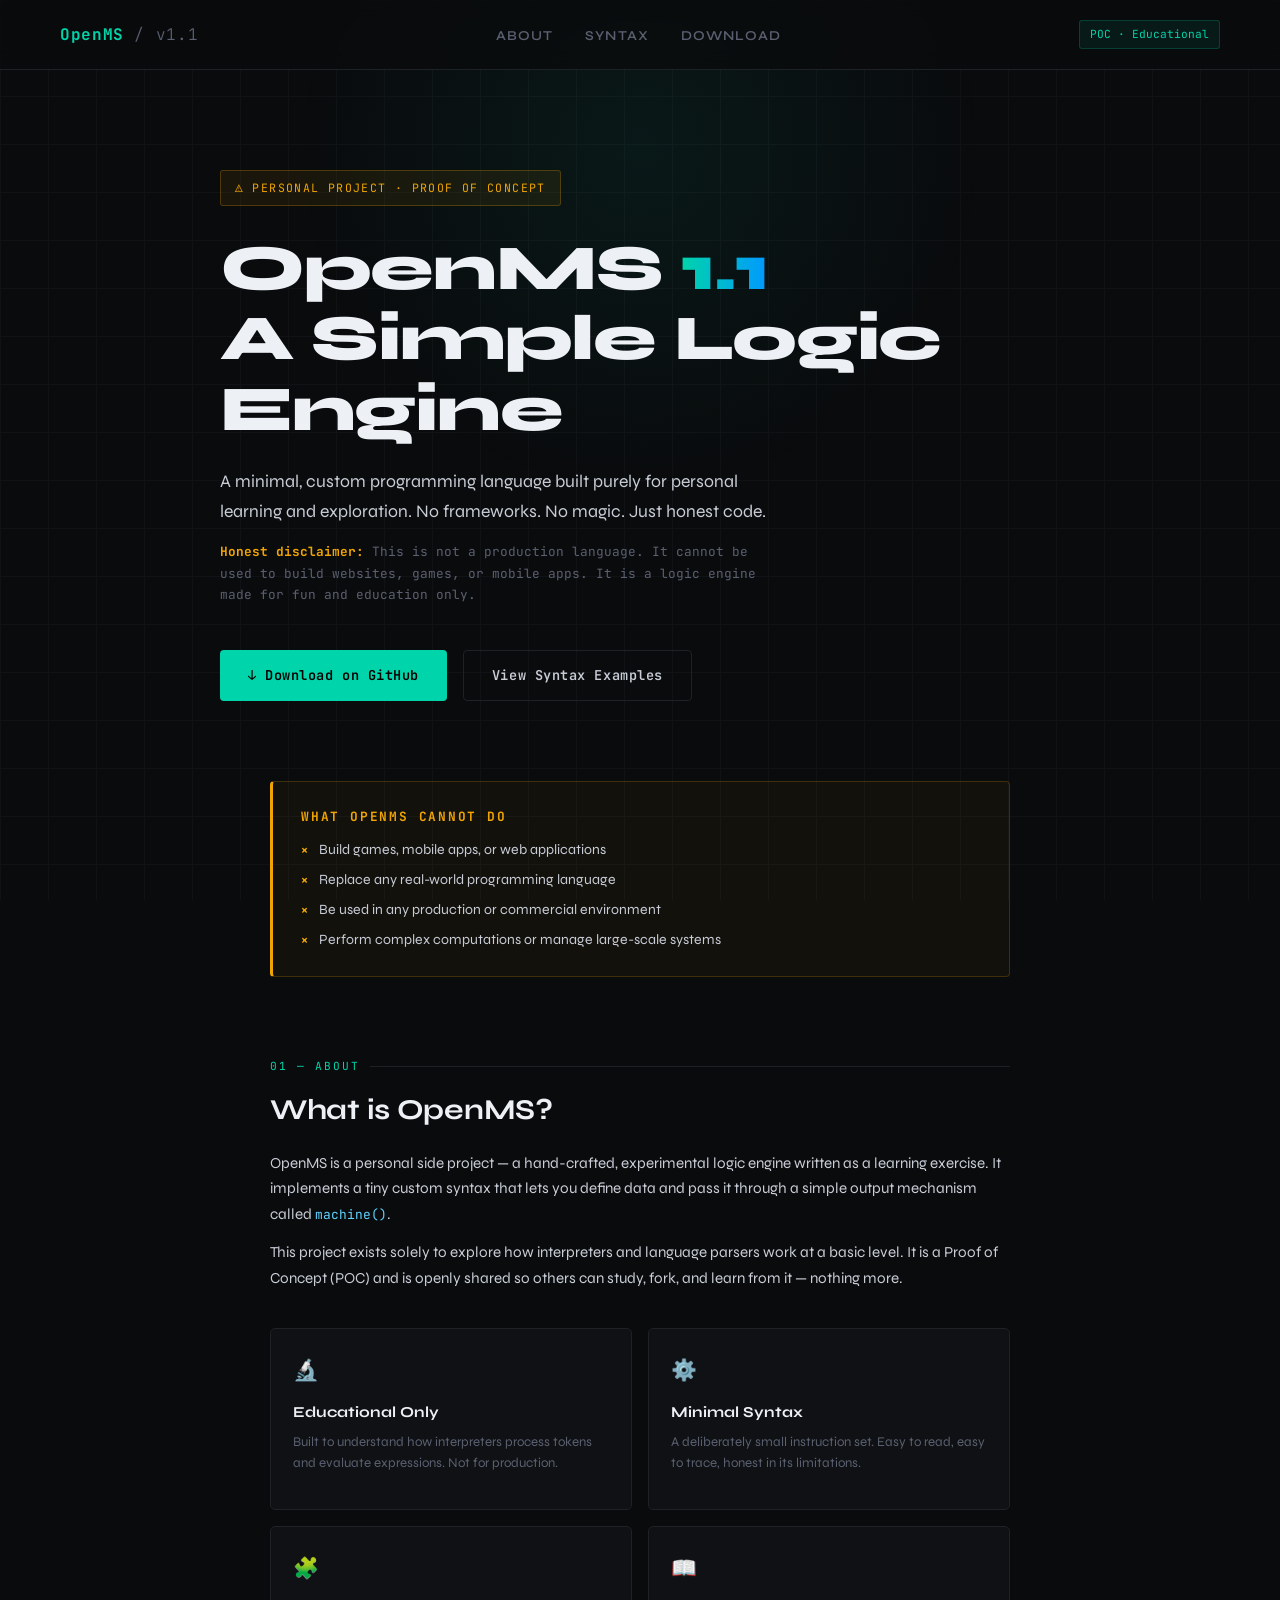
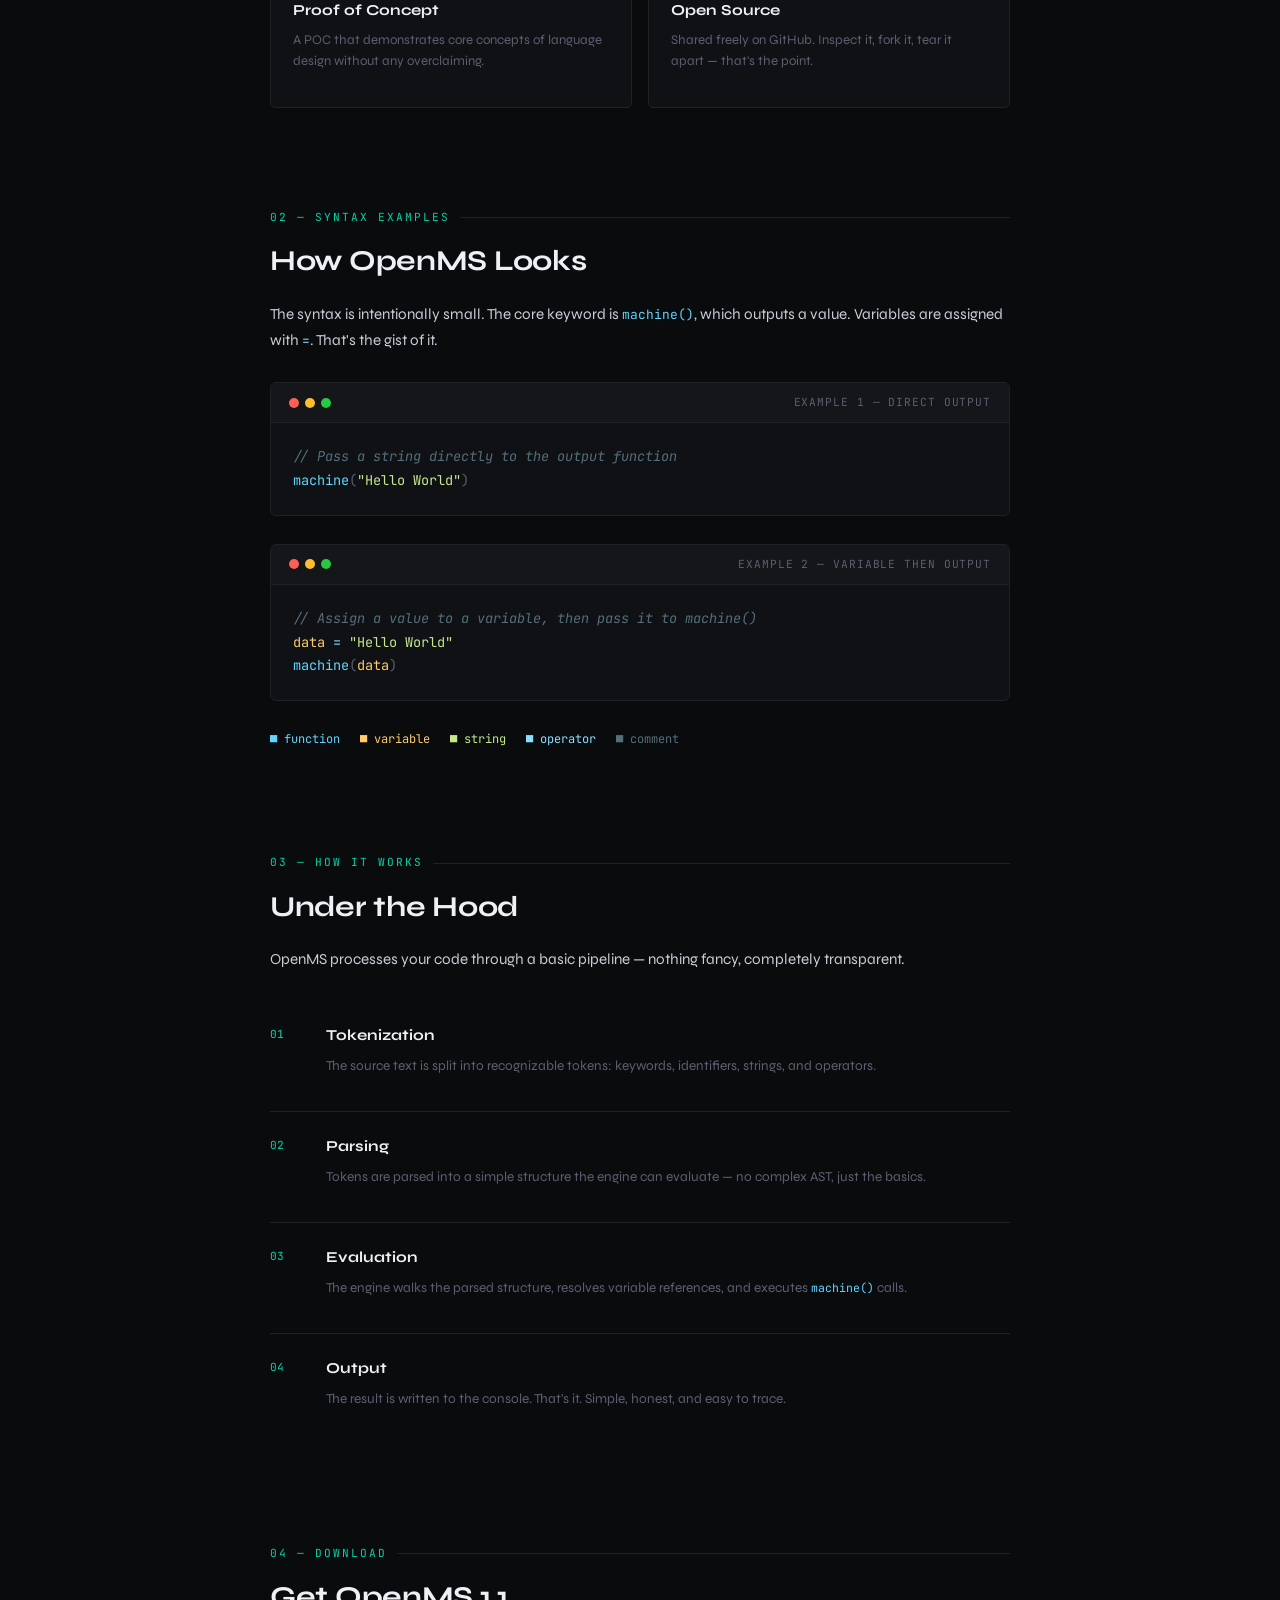
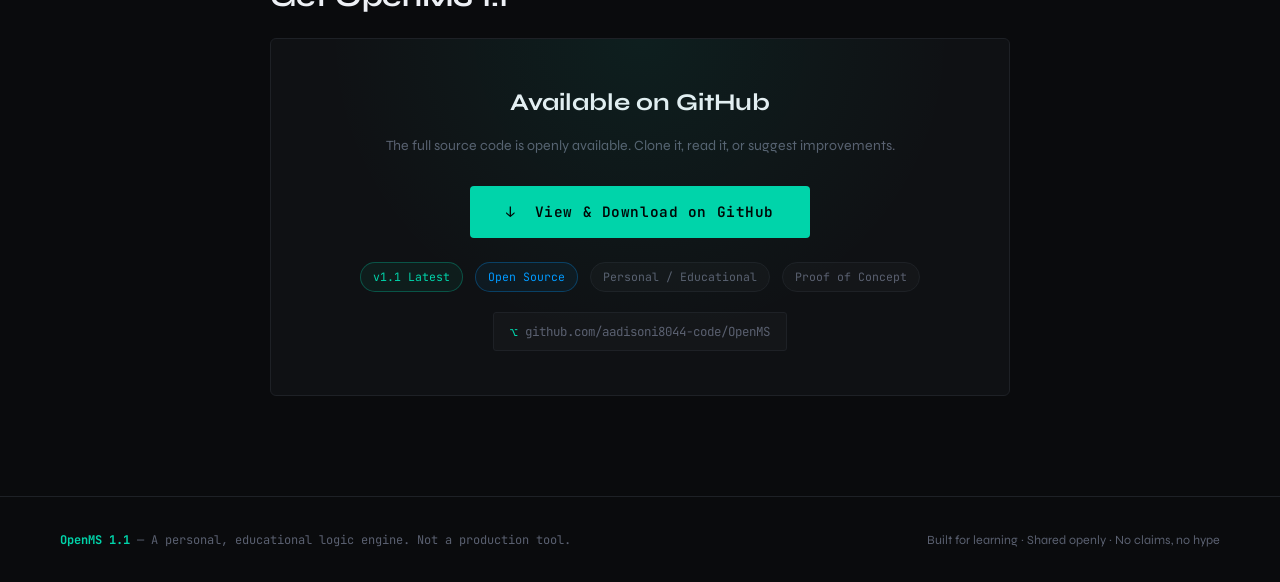
==== commit f17e4591: "Update print statement from 'Hello' to 'Goodbye'" ====
--- a/index.html
+++ b/index.html
@@ -2,362 +2,887 @@
 <html lang="en">
 
 <head>
-  <meta charset="UTF-8" />
-  <meta name="viewport" content="width=device-width, initial-scale=1.0" />
-  <title>OpenMS 1.1 — The Ultimate Developer Ecosystem</title>
-  <link rel="preconnect" href="https://fonts.googleapis.com" />
-  <link rel="preconnect" href="https://fonts.gstatic.com" crossorigin />
-  <link
-    href="https://fonts.googleapis.com/css2?family=Syne:wght@400;600;700;800&family=JetBrains+Mono:ital,wght@0,300;0,400;0,500;1,400&family=DM+Sans:wght@300;400;500&display=swap"
-    rel="stylesheet" />
-  <link rel="stylesheet" href="style.css" />
+    <meta charset="UTF-8" />
+    <meta name="viewport" content="width=device-width, initial-scale=1.0" />
+    <title>OpenMS 1.1 — A Personal Logic Engine</title>
+    <link
+        href="https://fonts.googleapis.com/css2?family=JetBrains+Mono:wght@300;400;600;700&family=Syne:wght@400;600;700;800&display=swap"
+        rel="stylesheet" />
+    <style>
+        *,
+        *::before,
+        *::after {
+            box-sizing: border-box;
+            margin: 0;
+            padding: 0;
+        }
+
+        :root {
+            --bg: #0a0b0d;
+            --bg2: #0f1114;
+            --bg3: #141619;
+            --border: #1e2126;
+            --accent: #00d4aa;
+            --accent2: #0099ff;
+            --warn: #f0a500;
+            --text: #c8cdd6;
+            --text-dim: #5a6070;
+            --text-hi: #edf0f5;
+            --fn-color: #61d4ff;
+            --kw-color: #c792ea;
+            --str-color: #c3e88d;
+            --var-color: #ffcb6b;
+            --op-color: #89ddff;
+            --cm-color: #546e7a;
+        }
+
+        html {
+            scroll-behavior: smooth;
+        }
+
+        body {
+            background: var(--bg);
+            color: var(--text);
+            font-family: 'Syne', sans-serif;
+            font-size: 16px;
+            line-height: 1.7;
+            min-height: 100vh;
+            overflow-x: hidden;
+        }
+
+        /* grid bg texture */
+        body::before {
+            content: '';
+            position: fixed;
+            inset: 0;
+            background-image:
+                linear-gradient(var(--border) 1px, transparent 1px),
+                linear-gradient(90deg, var(--border) 1px, transparent 1px);
+            background-size: 48px 48px;
+            opacity: 0.35;
+            pointer-events: none;
+            z-index: 0;
+        }
+
+        /* subtle glow blob */
+        body::after {
+            content: '';
+            position: fixed;
+            top: -200px;
+            left: 50%;
+            transform: translateX(-50%);
+            width: 700px;
+            height: 700px;
+            background: radial-gradient(ellipse, rgba(0, 212, 170, .07) 0%, transparent 70%);
+            pointer-events: none;
+            z-index: 0;
+        }
+
+        section,
+        nav,
+        header,
+        footer {
+            position: relative;
+            z-index: 1;
+        }
+
+        /* ── NAV ── */
+        nav {
+            display: flex;
+            align-items: center;
+            justify-content: space-between;
+            padding: 20px 60px;
+            border-bottom: 1px solid var(--border);
+            backdrop-filter: blur(10px);
+            background: rgba(10, 11, 13, .75);
+            position: sticky;
+            top: 0;
+            z-index: 100;
+        }
+
+        .nav-logo {
+            font-family: 'JetBrains Mono', monospace;
+            font-weight: 700;
+            font-size: 1rem;
+            color: var(--accent);
+            letter-spacing: .04em;
+        }
+
+        .nav-logo span {
+            color: var(--text-dim);
+            font-weight: 300;
+        }
+
+        .nav-links {
+            display: flex;
+            gap: 32px;
+            list-style: none;
+        }
+
+        .nav-links a {
+            color: var(--text-dim);
+            text-decoration: none;
+            font-size: .85rem;
+            font-weight: 600;
+            letter-spacing: .08em;
+            text-transform: uppercase;
+            transition: color .2s;
+        }
+
+        .nav-links a:hover {
+            color: var(--accent);
+        }
+
+        .nav-badge {
+            font-family: 'JetBrains Mono', monospace;
+            font-size: .7rem;
+            background: rgba(0, 212, 170, .08);
+            border: 1px solid rgba(0, 212, 170, .2);
+            color: var(--accent);
+            padding: 4px 10px;
+            border-radius: 3px;
+        }
+
+        /* ── HERO ── */
+        header {
+            padding: 100px 60px 80px;
+            max-width: 960px;
+            margin: 0 auto;
+        }
+
+        .poc-badge {
+            display: inline-flex;
+            align-items: center;
+            gap: 8px;
+            font-family: 'JetBrains Mono', monospace;
+            font-size: .72rem;
+            letter-spacing: .12em;
+            text-transform: uppercase;
+            color: var(--warn);
+            background: rgba(240, 165, 0, .07);
+            border: 1px solid rgba(240, 165, 0, .25);
+            padding: 6px 14px;
+            border-radius: 3px;
+            margin-bottom: 28px;
+        }
+
+        .poc-badge::before {
+            content: '⚠';
+            font-size: .8rem;
+        }
+
+        h1 {
+            font-size: clamp(2.6rem, 5vw, 4rem);
+            font-weight: 800;
+            color: var(--text-hi);
+            line-height: 1.1;
+            letter-spacing: -.02em;
+            margin-bottom: 22px;
+        }
+
+        h1 em {
+            font-style: normal;
+            background: linear-gradient(90deg, var(--accent), var(--accent2));
+            -webkit-background-clip: text;
+            -webkit-text-fill-color: transparent;
+            background-clip: text;
+        }
+
+        .hero-sub {
+            font-size: 1.1rem;
+            color: var(--text);
+            max-width: 580px;
+            margin-bottom: 14px;
+        }
+
+        .hero-note {
+            font-family: 'JetBrains Mono', monospace;
+            font-size: .8rem;
+            color: var(--text-dim);
+            margin-bottom: 44px;
+            max-width: 560px;
+        }
+
+        .hero-note strong {
+            color: var(--warn);
+        }
+
+        .hero-cta {
+            display: flex;
+            gap: 16px;
+            flex-wrap: wrap;
+        }
+
+        .btn {
+            display: inline-flex;
+            align-items: center;
+            gap: 8px;
+            padding: 13px 28px;
+            border-radius: 4px;
+            font-family: 'JetBrains Mono', monospace;
+            font-size: .85rem;
+            font-weight: 600;
+            cursor: pointer;
+            transition: all .22s;
+            text-decoration: none;
+            border: none;
+        }
+
+        .btn-primary {
+            background: var(--accent);
+            color: #000;
+            letter-spacing: .04em;
+        }
+
+        .btn-primary:hover {
+            background: #00f0c0;
+            transform: translateY(-2px);
+            box-shadow: 0 8px 30px rgba(0, 212, 170, .25);
+        }
+
+        .btn-ghost {
+            background: transparent;
+            color: var(--text);
+            border: 1px solid var(--border);
+            letter-spacing: .04em;
+        }
+
+        .btn-ghost:hover {
+            border-color: var(--accent);
+            color: var(--accent);
+            transform: translateY(-2px);
+        }
+
+        /* ── DISCLAIMER BOX ── */
+        .disclaimer {
+            max-width: 860px;
+            margin: 0 auto 80px;
+            padding: 0 60px;
+        }
+
+        .disclaimer-box {
+            background: rgba(240, 165, 0, .04);
+            border: 1px solid rgba(240, 165, 0, .2);
+            border-left: 3px solid var(--warn);
+            border-radius: 4px;
+            padding: 24px 28px;
+        }
+
+        .disclaimer-box h3 {
+            font-size: .8rem;
+            letter-spacing: .14em;
+            text-transform: uppercase;
+            color: var(--warn);
+            font-family: 'JetBrains Mono', monospace;
+            margin-bottom: 10px;
+        }
+
+        .disclaimer-box ul {
+            list-style: none;
+            display: flex;
+            flex-direction: column;
+            gap: 6px;
+        }
+
+        .disclaimer-box li {
+            font-size: .88rem;
+            color: var(--text);
+            padding-left: 18px;
+            position: relative;
+        }
+
+        .disclaimer-box li::before {
+            content: '×';
+            position: absolute;
+            left: 0;
+            color: var(--warn);
+            font-weight: 700;
+        }
+
+        /* ── SECTION LAYOUT ── */
+        .section {
+            max-width: 860px;
+            margin: 0 auto;
+            padding: 0 60px 100px;
+        }
+
+        .section-label {
+            font-family: 'JetBrains Mono', monospace;
+            font-size: .7rem;
+            letter-spacing: .18em;
+            text-transform: uppercase;
+            color: var(--accent);
+            margin-bottom: 10px;
+            display: flex;
+            align-items: center;
+            gap: 10px;
+        }
+
+        .section-label::after {
+            content: '';
+            flex: 1;
+            height: 1px;
+            background: var(--border);
+        }
+
+        .section h2 {
+            font-size: 1.8rem;
+            font-weight: 700;
+            color: var(--text-hi);
+            margin-bottom: 16px;
+            letter-spacing: -.01em;
+        }
+
+        .section p {
+            color: var(--text);
+            margin-bottom: 12px;
+            font-size: .95rem;
+        }
+
+        /* ── CODE BLOCK ── */
+        .code-block {
+            background: var(--bg2);
+            border: 1px solid var(--border);
+            border-radius: 6px;
+            overflow: hidden;
+            margin: 28px 0;
+        }
+
+        .code-header {
+            display: flex;
+            align-items: center;
+            justify-content: space-between;
+            padding: 10px 18px;
+            border-bottom: 1px solid var(--border);
+            background: var(--bg3);
+        }
+
+        .code-header span {
+            font-family: 'JetBrains Mono', monospace;
+            font-size: .7rem;
+            color: var(--text-dim);
+            letter-spacing: .08em;
+            text-transform: uppercase;
+        }
+
+        .code-dots {
+            display: flex;
+            gap: 6px;
+        }
+
+        .dot {
+            width: 10px;
+            height: 10px;
+            border-radius: 50%;
+        }
+
+        .dot-r {
+            background: #ff5f57;
+        }
+
+        .dot-y {
+            background: #febc2e;
+        }
+
+        .dot-g {
+            background: #28c840;
+        }
+
+        pre {
+            padding: 22px 22px;
+            font-family: 'JetBrains Mono', monospace;
+            font-size: .85rem;
+            line-height: 1.75;
+            overflow-x: auto;
+            white-space: pre;
+        }
+
+        /* syntax */
+        .fn {
+            color: var(--fn-color);
+        }
+
+        .kw {
+            color: var(--kw-color);
+        }
+
+        .str {
+            color: var(--str-color);
+        }
+
+        .var {
+            color: var(--var-color);
+        }
+
+        .op {
+            color: var(--op-color);
+        }
+
+        .cm {
+            color: var(--cm-color);
+            font-style: italic;
+        }
+
+        .pn {
+            color: var(--text-dim);
+        }
+
+        /* ── FEATURES GRID ── */
+        .features-grid {
+            display: grid;
+            grid-template-columns: repeat(auto-fit, minmax(240px, 1fr));
+            gap: 16px;
+            margin-top: 28px;
+        }
+
+        .feature-card {
+            background: var(--bg2);
+            border: 1px solid var(--border);
+            border-radius: 5px;
+            padding: 24px 22px;
+            transition: border-color .2s, transform .2s;
+        }
+
+        .feature-card:hover {
+            border-color: rgba(0, 212, 170, .3);
+            transform: translateY(-3px);
+        }
+
+        .feature-icon {
+            font-size: 1.3rem;
+            margin-bottom: 12px;
+        }
+
+        .feature-card h4 {
+            color: var(--text-hi);
+            font-size: .95rem;
+            margin-bottom: 6px;
+        }
+
+        .feature-card p {
+            color: var(--text-dim);
+            font-size: .83rem;
+            line-height: 1.55;
+        }
+
+        /* ── DOWNLOAD ── */
+        .download-box {
+            background: var(--bg2);
+            border: 1px solid var(--border);
+            border-radius: 6px;
+            padding: 44px 40px;
+            text-align: center;
+            position: relative;
+            overflow: hidden;
+        }
+
+        .download-box::before {
+            content: '';
+            position: absolute;
+            inset: 0;
+            background: radial-gradient(ellipse at 50% 0%, rgba(0, 212, 170, .07) 0%, transparent 60%);
+            pointer-events: none;
+        }
+
+        .download-box h3 {
+            font-size: 1.5rem;
+            color: var(--text-hi);
+            margin-bottom: 10px;
+            font-weight: 700;
+        }
+
+        .download-box p {
+            color: var(--text-dim);
+            font-size: .88rem;
+            margin-bottom: 28px;
+        }
+
+        .download-url {
+            display: inline-flex;
+            align-items: center;
+            gap: 8px;
+            font-family: 'JetBrains Mono', monospace;
+            font-size: .78rem;
+            color: var(--text-dim);
+            background: var(--bg3);
+            border: 1px solid var(--border);
+            border-radius: 3px;
+            padding: 8px 16px;
+            margin-top: 20px;
+        }
+
+        /* ── VERSION PILL ── */
+        .version-row {
+            display: flex;
+            gap: 12px;
+            flex-wrap: wrap;
+            margin-top: 24px;
+            justify-content: center;
+        }
+
+        .pill {
+            font-family: 'JetBrains Mono', monospace;
+            font-size: .72rem;
+            padding: 4px 12px;
+            border-radius: 30px;
+            border: 1px solid;
+        }
+
+        .pill-green {
+            color: var(--accent);
+            border-color: rgba(0, 212, 170, .3);
+            background: rgba(0, 212, 170, .06);
+        }
+
+        .pill-blue {
+            color: var(--accent2);
+            border-color: rgba(0, 153, 255, .3);
+            background: rgba(0, 153, 255, .06);
+        }
+
+        .pill-dim {
+            color: var(--text-dim);
+            border-color: var(--border);
+            background: var(--bg3);
+        }
+
+        /* ── HOW IT WORKS ── */
+        .steps {
+            display: flex;
+            flex-direction: column;
+            gap: 0;
+            margin-top: 28px;
+        }
+
+        .step {
+            display: flex;
+            gap: 24px;
+            padding: 22px 0;
+            border-bottom: 1px solid var(--border);
+        }
+
+        .step:last-child {
+            border-bottom: none;
+        }
+
+        .step-num {
+            font-family: 'JetBrains Mono', monospace;
+            font-size: .7rem;
+            color: var(--accent);
+            min-width: 32px;
+            padding-top: 2px;
+        }
+
+        .step-body h4 {
+            color: var(--text-hi);
+            font-size: .95rem;
+            margin-bottom: 5px;
+        }
+
+        .step-body p {
+            color: var(--text-dim);
+            font-size: .85rem;
+        }
+
+        /* ── FOOTER ── */
+        footer {
+            border-top: 1px solid var(--border);
+            padding: 32px 60px;
+            display: flex;
+            justify-content: space-between;
+            align-items: center;
+            flex-wrap: wrap;
+            gap: 12px;
+        }
+
+        .footer-left {
+            font-family: 'JetBrains Mono', monospace;
+            font-size: .75rem;
+            color: var(--text-dim);
+        }
+
+        .footer-left strong {
+            color: var(--accent);
+        }
+
+        .footer-right {
+            font-size: .78rem;
+            color: var(--text-dim);
+        }
+
+        /* ── SCROLL REVEAL ── */
+        .reveal {
+            opacity: 0;
+            transform: translateY(24px);
+            transition: opacity .55s ease, transform .55s ease;
+        }
+
+        .reveal.visible {
+            opacity: 1;
+            transform: translateY(0);
+        }
+
+        @media (max-width: 680px) {
+            nav {
+                padding: 16px 24px;
+            }
+
+            .nav-links {
+                display: none;
+            }
+
+            header,
+            .disclaimer,
+            .section {
+                padding-left: 24px;
+                padding-right: 24px;
+            }
+
+            footer {
+                padding: 24px;
+                flex-direction: column;
+                align-items: flex-start;
+            }
+        }
+    </style>
 </head>
 
 <body>
 
-  <!-- ─── NAV ─────────────────────────────────────────────────── -->
-  <nav class="nav" id="nav">
-    <div class="nav-inner">
-      <a href="#" class="nav-logo">
-        <span class="logo-bracket">[</span>OpenMS<span class="logo-version">1.1</span><span
-          class="logo-bracket">]</span>
-      </a>
-      <ul class="nav-links">
-        <li><a href="#features">Features</a></li>
-        <li><a href="#showcase">Showcase</a></li>
-        <li><a href="#download">Download</a></li>
-      </ul>
-      <a href="https://github.com/aadisoni8044-code/OpenMS" target="_blank" class="btn btn-nav">
-        Get Engine
-      </a>
-      <button class="nav-hamburger" id="hamburger" aria-label="Open menu">
-        <span></span><span></span><span></span>
-      </button>
+    <!-- NAV -->
+    <nav>
+        <div class="nav-logo">OpenMS<span> / v1.1</span></div>
+        <ul class="nav-links">
+            <li><a href="#about">About</a></li>
+            <li><a href="#syntax">Syntax</a></li>
+            <li><a href="#download">Download</a></li>
+        </ul>
+        <span class="nav-badge">POC · Educational</span>
+    </nav>
+
+    <!-- HERO -->
+    <header>
+        <div class="poc-badge">Personal Project · Proof of Concept</div>
+        <h1>OpenMS <em>1.1</em><br>A Simple Logic Engine</h1>
+        <p class="hero-sub">
+            A minimal, custom programming language built purely for personal learning and exploration.
+            No frameworks. No magic. Just honest code.
+        </p>
+        <p class="hero-note">
+            <strong>Honest disclaimer:</strong> This is not a production language. It cannot be used
+            to build websites, games, or mobile apps. It is a logic engine made for fun and education only.
+        </p>
+        <div class="hero-cta">
+            <a href="https://github.com/aadisoni8044-code/OpenMS" target="_blank" rel="noopener"
+                class="btn btn-primary">
+                ↓ Download on GitHub
+            </a>
+            <a href="#syntax" class="btn btn-ghost">View Syntax Examples</a>
+        </div>
+    </header>
+
+    <!-- DISCLAIMER -->
+    <div class="disclaimer reveal">
+        <div class="disclaimer-box">
+            <h3>What OpenMS cannot do</h3>
+            <ul>
+                <li>Build games, mobile apps, or web applications</li>
+                <li>Replace any real-world programming language</li>
+                <li>Be used in any production or commercial environment</li>
+                <li>Perform complex computations or manage large-scale systems</li>
+            </ul>
+        </div>
     </div>
-    <!-- mobile menu -->
-    <div class="mobile-menu" id="mobileMenu">
-      <a href="#features">Features</a>
-      <a href="#showcase">Showcase</a>
-      <a href="#download">Download</a>
-      <a href="https://github.com/aadisoni8044-code/OpenMS" target="_blank" class="btn btn-primary"
-        style="margin-top:1rem">Get Engine</a>
-    </div>
-  </nav>
-
-  <!-- ─── HERO ─────────────────────────────────────────────────── -->
-  <section class="hero" id="home">
-    <!-- animated grid -->
-    <div class="grid-bg" aria-hidden="true"></div>
-    <!-- scanline overlay -->
-    <div class="scanlines" aria-hidden="true"></div>
-    <!-- floating orbs -->
-    <div class="orb orb-1" aria-hidden="true"></div>
-    <div class="orb orb-2" aria-hidden="true"></div>
-
-    <div class="hero-inner">
-      <div class="hero-badge">
-        <span class="badge-dot"></span>
-        Version 1.1 — Now Available
-      </div>
-
-      <h1 class="hero-title">
-        OpenMS 1.1<br />
-        <span class="title-accent">The Ultimate Developer</span>
-        <span class="title-outline">Ecosystem</span>
-      </h1>
-
-      <p class="hero-sub">
-        A lightweight, high-performance language designed to eliminate clutter.<br />
-        No semicolons, no strict colons — just pure, blazing-fast code.
-      </p>
-
-      <div class="hero-cta">
-        <a href="https://github.com/aadisoni8044-code/OpenMS" target="_blank" class="btn btn-primary btn-glow">
-          <svg class="btn-icon" viewBox="0 0 20 20" fill="none" aria-hidden="true">
-            <path d="M10 2v10M6 8l4 4 4-4M3 14v2a1 1 0 001 1h12a1 1 0 001-1v-2" stroke="currentColor" stroke-width="1.6"
-              stroke-linecap="round" stroke-linejoin="round" />
-          </svg>
-          Download OpenMS Engine
-        </a>
-        <a href="#showcase" class="btn btn-ghost">
-          View Documentation
-          <svg class="btn-icon-right" viewBox="0 0 20 20" fill="none" aria-hidden="true">
-            <path d="M4 10h12M11 5l5 5-5 5" stroke="currentColor" stroke-width="1.6" stroke-linecap="round"
-              stroke-linejoin="round" />
-          </svg>
-        </a>
-      </div>
-
-      <!-- terminal preview snippet in hero -->
-      <div class="hero-terminal" aria-label="OpenMS code sample">
-        <div class="terminal-topbar">
-          <span class="dot dot-red"></span>
-          <span class="dot dot-yellow"></span>
-          <span class="dot dot-green"></span>
-          <span class="terminal-title">openms_shell.ms</span>
-        </div>
-        <pre class="terminal-code"><code id="heroCode"></code></pre>
-      </div>
-
-      <!-- stats row -->
-      <div class="stats-row">
-        <div class="stat">
-          <span class="stat-num">0</span>
-          <span class="stat-label">Semicolons Required</span>
-        </div>
-        <div class="stat-divider"></div>
-        <div class="stat">
-          <span class="stat-num">1.1</span>
-          <span class="stat-label">Current Stable Version</span>
-        </div>
-        <div class="stat-divider"></div>
-        <div class="stat">
-          <span class="stat-num">∞</span>
-          <span class="stat-label">Extensible Functions</span>
-        </div>
-      </div>
-    </div>
-  </section>
-
-  <!-- ─── FEATURES ─────────────────────────────────────────────── -->
-  <section class="features" id="features">
-    <div class="section-inner">
-      <div class="section-label">Core Capabilities</div>
-      <h2 class="section-title">Everything a modern language<br />should ship with.</h2>
-      <p class="section-sub">OpenMS strips the ceremony from code, keeping the power.</p>
-
-      <div class="features-grid">
-
-        <!-- Feature 1 -->
-        <div class="feat-card" data-index="0">
-          <div class="feat-icon-wrap">
-            <svg viewBox="0 0 40 40" fill="none" aria-hidden="true">
-              <rect width="40" height="40" rx="10" fill="transparent" />
-              <path d="M10 14h20M10 20h14M10 26h17" stroke="#00f2fe" stroke-width="2" stroke-linecap="round" />
-              <circle cx="31" cy="26" r="4" stroke="#00f2fe" stroke-width="1.5" />
-              <path d="M29 26l1.5 1.5L33 24" stroke="#00f2fe" stroke-width="1.5" stroke-linecap="round"
-                stroke-linejoin="round" />
-            </svg>
-          </div>
-          <h3 class="feat-title">Zero Clutter</h3>
-          <p class="feat-desc">No semicolons, no forced colons. Write in clean, readable blocks that look like
-            pseudocode — only it actually runs.</p>
-          <div class="feat-tag">Syntax Design</div>
-        </div>
-
-        <!-- Feature 2 -->
-        <div class="feat-card" data-index="1">
-          <div class="feat-icon-wrap">
-            <svg viewBox="0 0 40 40" fill="none" aria-hidden="true">
-              <rect width="40" height="40" rx="10" fill="transparent" />
-              <path d="M8 20a12 12 0 1124 0 12 12 0 01-24 0z" stroke="#00f2fe" stroke-width="1.5" />
-              <path d="M20 14v6l4 2" stroke="#00f2fe" stroke-width="1.8" stroke-linecap="round"
-                stroke-linejoin="round" />
-              <path d="M13 31l2-3" stroke="#00f2fe" stroke-width="1.5" stroke-linecap="round" />
-              <path d="M27 31l-2-3" stroke="#00f2fe" stroke-width="1.5" stroke-linecap="round" />
-            </svg>
-          </div>
-          <h3 class="feat-title">Smart Error Spotter</h3>
-          <p class="feat-desc">Advanced English spell-check engine catches <code>machin()</code> and instantly suggests
-            <code>machine()</code> with exact line numbers.
-          </p>
-          <div class="feat-tag">Diagnostics</div>
-        </div>
-
-        <!-- Feature 3 -->
-        <div class="feat-card" data-index="2">
-          <div class="feat-icon-wrap">
-            <svg viewBox="0 0 40 40" fill="none" aria-hidden="true">
-              <rect width="40" height="40" rx="10" fill="transparent" />
-              <rect x="8" y="12" width="24" height="18" rx="3" stroke="#00f2fe" stroke-width="1.5" />
-              <path d="M14 22l3 3 6-7" stroke="#00f2fe" stroke-width="1.8" stroke-linecap="round"
-                stroke-linejoin="round" />
-              <path d="M20 8v4" stroke="#00f2fe" stroke-width="1.5" stroke-linecap="round" />
-            </svg>
-          </div>
-          <h3 class="feat-title">Built for Apps &amp; Games</h3>
-          <p class="feat-desc">In-built high-performance functions for retro games, loop controls, and fast execution.
-            <code>random_number</code>, <code>delay</code>, <code>clear_terminal</code> — all native.
-          </p>
-          <div class="feat-tag">Runtime</div>
-        </div>
-
-        <!-- Feature 4 -->
-        <div class="feat-card" data-index="3">
-          <div class="feat-icon-wrap">
-            <svg viewBox="0 0 40 40" fill="none" aria-hidden="true">
-              <rect width="40" height="40" rx="10" fill="transparent" />
-              <path d="M20 8l2 5h5l-4 3 1.5 5L20 18l-4.5 3 1.5-5-4-3h5z" stroke="#00f2fe" stroke-width="1.4"
-                stroke-linejoin="round" />
-              <path d="M12 28h16M14 32h12" stroke="#00f2fe" stroke-width="1.5" stroke-linecap="round" />
-            </svg>
-          </div>
-          <h3 class="feat-title">Lightweight Base Engine</h3>
-          <p class="feat-desc">Tiny footprint, portable, and lightning-fast compilation built on Python core
-            optimization. Ship anywhere, instantly.</p>
-          <div class="feat-tag">Performance</div>
-        </div>
-
-      </div>
-    </div>
-  </section>
-
-  <!-- ─── SPELL-CHECK DEMO ──────────────────────────────────────── -->
-  <section class="spellcheck-section">
-    <div class="section-inner">
-      <div class="section-label">Spell-Check Engine</div>
-      <h2 class="section-title">No more cryptic crashes.</h2>
-      <p class="section-sub">OpenMS pinpoints your typo, names the line, and shows you exactly what to fix.</p>
-
-      <div class="spellcheck-demo">
-        <div class="spellcheck-panel bad">
-          <div class="panel-header">
-            <span class="panel-dot dot-red"></span>
-            <span class="panel-label">❌ Before — Python crash</span>
-          </div>
-          <pre><code><span class="code-line-num">1</span>  <span class="code-token-bad">machin</span>(<span class="code-str">"Hello, World!"</span>)
-
-<span class="code-error-msg">NameError: name 'machin' is not defined</span></code></pre>
-        </div>
-
-        <div class="spellcheck-arrow" aria-hidden="true">
-          <svg viewBox="0 0 40 20" fill="none">
-            <path d="M2 10h30M26 4l8 6-8 6" stroke="#00f2fe" stroke-width="2" stroke-linecap="round"
-              stroke-linejoin="round" />
-          </svg>
-        </div>
-
-        <div class="spellcheck-panel good">
-          <div class="panel-header">
-            <span class="panel-dot dot-green"></span>
-            <span class="panel-label">✅ After — OpenMS Diagnosis</span>
-          </div>
-          <pre><code><span class="diag-line">╔══════════════════════════════╗</span>
-<span class="diag-line">║  OpenMS 1.1 — Diagnostics   ║</span>
-<span class="diag-line">╚══════════════════════════════╝</span>
-
-  <span class="diag-label">Error Location :</span> <span class="diag-val">Line 1</span>
-  <span class="diag-label">What you wrote :</span> <span class="code-token-bad">machin</span>
-  <span class="diag-label">What you meant :</span> <span class="code-token-good">machine ✅</span>
-  <span class="diag-label">Tip            :</span> Replace <span class="code-token-bad">'machin'</span>
-                   with <span class="code-token-good">'machine'</span></code></pre>
-        </div>
-      </div>
-    </div>
-  </section>
-
-  <!-- ─── SHOWCASE / IDE ────────────────────────────────────────── -->
-  <section class="showcase" id="showcase">
-    <div class="section-inner showcase-inner">
-      <div class="showcase-text">
-        <div class="section-label">Live Code Preview</div>
-        <h2 class="section-title" style="text-align:left">See OpenMS in action.</h2>
-        <p class="section-sub" style="text-align:left;max-width:400px">
-          Clean, minimal syntax with zero ceremony. What you see is exactly what runs — no compilation fog, no
-          boilerplate noise.
+
+    <!-- ABOUT -->
+    <section class="section reveal" id="about">
+        <div class="section-label">01 — About</div>
+        <h2>What is OpenMS?</h2>
+        <p>
+            OpenMS is a personal side project — a hand-crafted, experimental logic engine
+            written as a learning exercise. It implements a tiny custom syntax that lets you
+            define data and pass it through a simple output mechanism called <code
+                style="color:var(--fn-color);font-family:'JetBrains Mono',monospace;font-size:.85em">machine()</code>.
         </p>
-        <ul class="showcase-bullets">
-          <li><span class="bullet-check">✓</span> Python-powered execution</li>
-          <li><span class="bullet-check">✓</span> Native game &amp; app functions</li>
-          <li><span class="bullet-check">✓</span> Live REPL + file mode</li>
-          <li><span class="bullet-check">✓</span> Modular &amp; extensible registry</li>
-        </ul>
-        <a href="https://github.com/aadisoni8044-code/OpenMS" target="_blank" class="btn btn-primary btn-glow"
-          style="margin-top:2rem">
-          <svg class="btn-icon" viewBox="0 0 20 20" fill="none" aria-hidden="true">
-            <path d="M10 2v10M6 8l4 4 4-4M3 14v2a1 1 0 001 1h12a1 1 0 001-1v-2" stroke="currentColor" stroke-width="1.6"
-              stroke-linecap="round" stroke-linejoin="round" />
-          </svg>
-          Download Now
-        </a>
-      </div>
-
-      <!-- IDE window -->
-      <div class="ide-window">
-        <div class="ide-topbar">
-          <span class="dot dot-red"></span>
-          <span class="dot dot-yellow"></span>
-          <span class="dot dot-green"></span>
-          <div class="ide-tab active">game_logic.ms</div>
-          <div class="ide-tab">utils.ms</div>
-        </div>
-        <div class="ide-body">
-          <div class="line-nums" aria-hidden="true">
-            <span>1</span><span>2</span><span>3</span><span>4</span>
-            <span>5</span><span>6</span><span>7</span><span>8</span>
-            <span>9</span><span>10</span><span>11</span><span>12</span>
-            <span>13</span><span>14</span><span>15</span>
-          </div>
-          <pre class="ide-code"><code><span class="c-comment"># Dynamic Game Logic in OpenMS 1.1</span>
-<span class="c-blank"></span>
-<span class="c-kw">function</span> <span class="c-fn">start_game</span>(player_name)
-    <span class="c-fn">machine</span>(<span class="c-str">"Welcome, "</span>, player_name)
-    health = <span class="c-num">100</span>
-    score  = <span class="c-num">0</span>
-<span class="c-blank"></span>
-    <span class="c-kw">while</span> health &gt; <span class="c-num">0</span>
-        enemy_damage = <span class="c-fn">random_number</span>(<span class="c-num">10</span>, <span class="c-num">50</span>)
-        <span class="c-fn">machine</span>(<span class="c-str">"Enemy attacked! Damage: "</span>, enemy_damage)
-        health = health - enemy_damage
-        score  = score + <span class="c-num">10</span>
-        <span class="c-fn">delay</span>(<span class="c-num">1</span>)
-<span class="c-blank"></span>
-<span class="c-fn">start_game</span>(<span class="c-str">"Hero"</span>)</code></pre>
-        </div>
-        <div class="ide-statusbar">
-          <span class="status-lang">OpenMS 1.1</span>
-          <span class="status-sep">•</span>
-          <span>UTF-8</span>
-          <span class="status-sep">•</span>
-          <span class="status-ok">● Ready</span>
-        </div>
-      </div>
-    </div>
-  </section>
-
-  <!-- ─── DOWNLOAD CTA ──────────────────────────────────────────── -->
-  <section class="download-cta" id="download">
-    <div class="orb orb-3" aria-hidden="true"></div>
-    <div class="section-inner" style="text-align:center;position:relative;z-index:2">
-      <div class="section-label">Get Started</div>
-      <h2 class="section-title" style="font-size:clamp(2rem,5vw,3.8rem)">Ship faster.<br />Think less. Code more.</h2>
-      <p class="section-sub">
-        Download the OpenMS 1.1 engine and start writing cleaner code today.<br />
-        Tiny executable. Zero setup friction.
-      </p>
-      <div class="hero-cta" style="justify-content:center;margin-top:2.5rem">
-        <a href="https://github.com/aadisoni8044-code/OpenMS" target="_blank"
-          class="btn btn-primary btn-glow btn-large">
-          <svg class="btn-icon" viewBox="0 0 20 20" fill="none" aria-hidden="true">
-            <path d="M10 2v10M6 8l4 4 4-4M3 14v2a1 1 0 001 1h12a1 1 0 001-1v-2" stroke="currentColor" stroke-width="1.6"
-              stroke-linecap="round" stroke-linejoin="round" />
-          </svg>
-          Download OpenMS Engine
-        </a>
-        <a href="#features" class="btn btn-ghost">Explore Features</a>
-      </div>
-      <p class="download-note">Free &amp; open-source · Windows · Powered by Python</p>
-    </div>
-  </section>
-
-  <!-- ─── FOOTER ────────────────────────────────────────────────── -->
-  <footer class="footer">
-    <div class="footer-inner">
-      <div class="nav-logo" style="margin-bottom:.5rem">
-        <span class="logo-bracket">[</span>OpenMS<span class="logo-version">1.1</span><span
-          class="logo-bracket">]</span>
-      </div>
-      <p class="footer-sub">The Ultimate Developer Ecosystem. Lightweight. Fast. Honest.</p>
-      <div class="footer-links">
-        <a href="https://github.com/aadisoni8044-code/OpenMS" target="_blank">GitHub</a>
-        <a href="#features">Features</a>
-        <a href="#download">Download</a>
-      </div>
-      <p class="footer-copy">© 2025 OpenMS Project. Built with purpose.</p>
-    </div>
-  </footer>
-
-  <script src="script.js"></script>
+        <p>
+            This project exists solely to explore how interpreters and language parsers work
+            at a basic level. It is a Proof of Concept (POC) and is openly shared so others
+            can study, fork, and learn from it — nothing more.
+        </p>
+
+        <div class="features-grid" style="margin-top:36px">
+            <div class="feature-card">
+                <div class="feature-icon">🔬</div>
+                <h4>Educational Only</h4>
+                <p>Built to understand how interpreters process tokens and evaluate expressions. Not for production.</p>
+            </div>
+            <div class="feature-card">
+                <div class="feature-icon">⚙️</div>
+                <h4>Minimal Syntax</h4>
+                <p>A deliberately small instruction set. Easy to read, easy to trace, honest in its limitations.</p>
+            </div>
+            <div class="feature-card">
+                <div class="feature-icon">🧩</div>
+                <h4>Proof of Concept</h4>
+                <p>A POC that demonstrates core concepts of language design without any overclaiming.</p>
+            </div>
+            <div class="feature-card">
+                <div class="feature-icon">📖</div>
+                <h4>Open Source</h4>
+                <p>Shared freely on GitHub. Inspect it, fork it, tear it apart — that's the point.</p>
+            </div>
+        </div>
+    </section>
+
+    <!-- SYNTAX -->
+    <section class="section reveal" id="syntax">
+        <div class="section-label">02 — Syntax Examples</div>
+        <h2>How OpenMS Looks</h2>
+        <p>
+            The syntax is intentionally small. The core keyword is
+            <code style="color:var(--fn-color);font-family:'JetBrains Mono',monospace;font-size:.85em">machine()</code>,
+            which outputs a value. Variables are assigned with <code
+                style="color:var(--op-color);font-family:'JetBrains Mono',monospace;font-size:.85em">=</code>.
+            That's the gist of it.
+        </p>
+
+        <!-- Example 1 -->
+        <div class="code-block">
+            <div class="code-header">
+                <div class="code-dots">
+                    <div class="dot dot-r"></div>
+                    <div class="dot dot-y"></div>
+                    <div class="dot dot-g"></div>
+                </div>
+                <span>Example 1 — Direct Output</span>
+            </div>
+            <pre><span class="cm">// Pass a string directly to the output function</span>
+<span class="fn">machine</span><span class="pn">(</span><span class="str">"Hello World"</span><span class="pn">)</span></pre>
+        </div>
+
+        <!-- Example 2 -->
+        <div class="code-block">
+            <div class="code-header">
+                <div class="code-dots">
+                    <div class="dot dot-r"></div>
+                    <div class="dot dot-y"></div>
+                    <div class="dot dot-g"></div>
+                </div>
+                <span>Example 2 — Variable Then Output</span>
+            </div>
+            <pre><span class="cm">// Assign a value to a variable, then pass it to machine()</span>
+<span class="var">data</span> <span class="op">=</span> <span class="str">"Hello World"</span>
+<span class="fn">machine</span><span class="pn">(</span><span class="var">data</span><span class="pn">)</span></pre>
+        </div>
+
+        <!-- Syntax key -->
+        <div style="display:flex;gap:20px;flex-wrap:wrap;margin-top:8px;margin-bottom:4px">
+            <span style="font-family:'JetBrains Mono',monospace;font-size:.75rem;color:var(--fn-color)">■
+                function</span>
+            <span style="font-family:'JetBrains Mono',monospace;font-size:.75rem;color:var(--var-color)">■
+                variable</span>
+            <span style="font-family:'JetBrains Mono',monospace;font-size:.75rem;color:var(--str-color)">■ string</span>
+            <span style="font-family:'JetBrains Mono',monospace;font-size:.75rem;color:var(--op-color)">■
+                operator</span>
+            <span style="font-family:'JetBrains Mono',monospace;font-size:.75rem;color:var(--cm-color)">■ comment</span>
+        </div>
+    </section>
+
+    <!-- HOW IT WORKS -->
+    <section class="section reveal" id="how">
+        <div class="section-label">03 — How It Works</div>
+        <h2>Under the Hood</h2>
+        <p>OpenMS processes your code through a basic pipeline — nothing fancy, completely transparent.</p>
+        <div class="steps">
+            <div class="step">
+                <div class="step-num">01</div>
+                <div class="step-body">
+                    <h4>Tokenization</h4>
+                    <p>The source text is split into recognizable tokens: keywords, identifiers, strings, and operators.
+                    </p>
+                </div>
+            </div>
+            <div class="step">
+                <div class="step-num">02</div>
+                <div class="step-body">
+                    <h4>Parsing</h4>
+                    <p>Tokens are parsed into a simple structure the engine can evaluate — no complex AST, just the
+                        basics.</p>
+                </div>
+            </div>
+            <div class="step">
+                <div class="step-num">03</div>
+                <div class="step-body">
+                    <h4>Evaluation</h4>
+                    <p>The engine walks the parsed structure, resolves variable references, and executes <code
+                            style="color:var(--fn-color);font-family:'JetBrains Mono',monospace;font-size:.85em">machine()</code>
+                        calls.</p>
+                </div>
+            </div>
+            <div class="step">
+                <div class="step-num">04</div>
+                <div class="step-body">
+                    <h4>Output</h4>
+                    <p>The result is written to the console. That's it. Simple, honest, and easy to trace.</p>
+                </div>
+            </div>
+        </div>
+    </section>
+
+    <!-- DOWNLOAD -->
+    <section class="section reveal" id="download">
+        <div class="section-label">04 — Download</div>
+        <h2>Get OpenMS 1.1</h2>
+
+        <div class="download-box">
+            <h3>Available on GitHub</h3>
+            <p>The full source code is openly available. Clone it, read it, or suggest improvements.</p>
+            <a href="https://github.com/aadisoni8044-code/OpenMS" target="_blank" rel="noopener" class="btn btn-primary"
+                style="font-size:.9rem;padding:14px 36px">
+                ↓ &nbsp;View & Download on GitHub
+            </a>
+            <div class="version-row">
+                <span class="pill pill-green">v1.1 Latest</span>
+                <span class="pill pill-blue">Open Source</span>
+                <span class="pill pill-dim">Personal / Educational</span>
+                <span class="pill pill-dim">Proof of Concept</span>
+            </div>
+            <div class="download-url">
+                <span style="color:var(--accent)">⌥</span>
+                github.com/aadisoni8044-code/OpenMS
+            </div>
+        </div>
+    </section>
+
+    <!-- FOOTER -->
+    <footer>
+        <div class="footer-left">
+            <strong>OpenMS 1.1</strong> — A personal, educational logic engine. Not a production tool.
+        </div>
+        <div class="footer-right">
+            Built for learning · Shared openly · No claims, no hype
+        </div>
+    </footer>
+
+    <script>
+        // Scroll reveal
+        const els = document.querySelectorAll('.reveal');
+        const io = new IntersectionObserver(entries => {
+            entries.forEach(e => { if (e.isIntersecting) { e.target.classList.add('visible'); io.unobserve(e.target); } });
+        }, { threshold: 0.12 });
+        els.forEach(el => io.observe(el));
+
+        // Stagger hero on load
+        document.querySelector('header').style.opacity = '0';
+        document.querySelector('header').style.transform = 'translateY(20px)';
+        document.querySelector('header').style.transition = 'opacity .7s ease, transform .7s ease';
+        window.addEventListener('load', () => {
+            setTimeout(() => {
+                document.querySelector('header').style.opacity = '1';
+                document.querySelector('header').style.transform = 'translateY(0)';
+            }, 80);
+        });
+    </script>
 </body>
 
-</html>+</html>
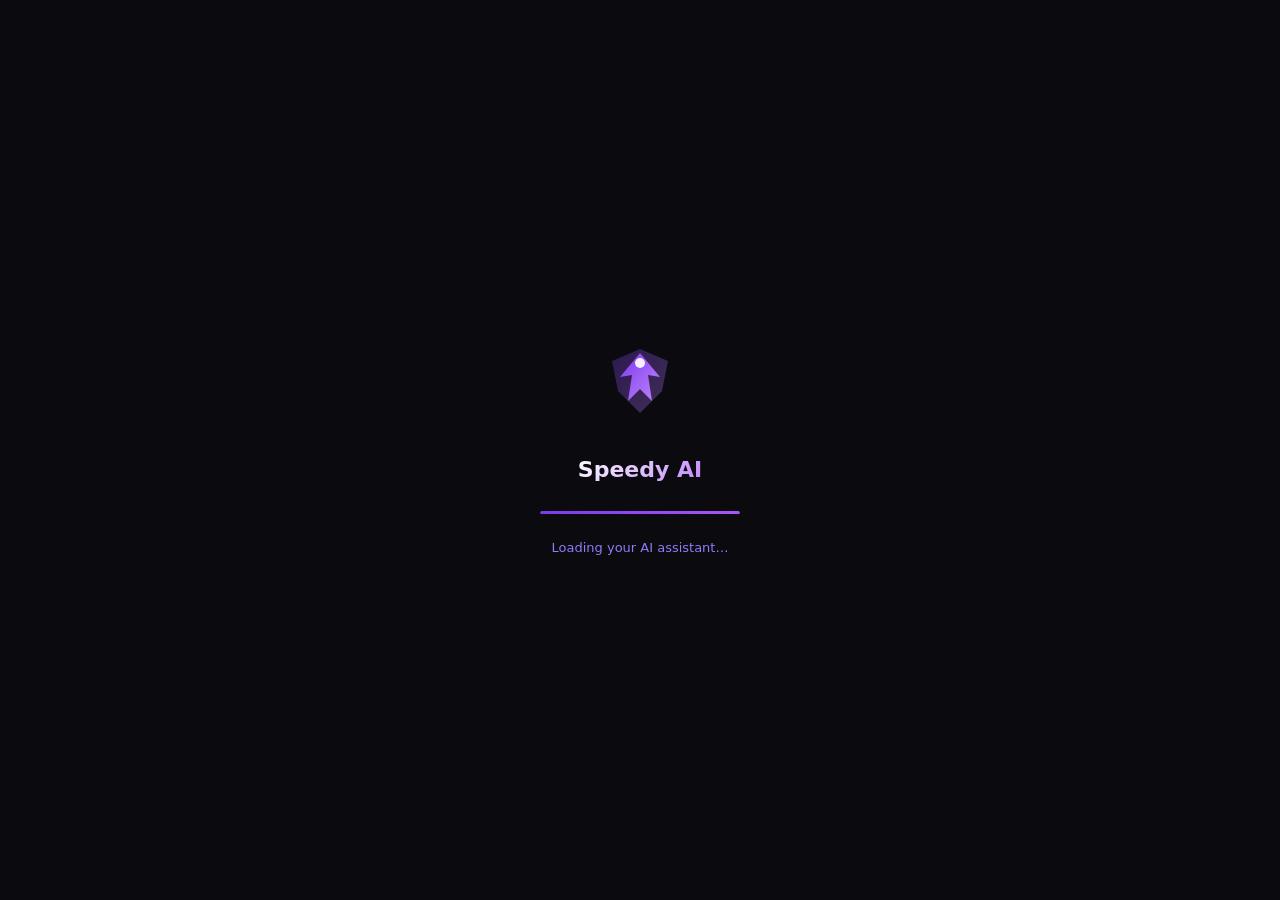
==== commit 8de256dc: "Update index.html" ====
--- a/index.html
+++ b/index.html
@@ -2,887 +2,3769 @@
 <html lang="en">
 
 <head>
-    <meta charset="UTF-8" />
-    <meta name="viewport" content="width=device-width, initial-scale=1.0" />
-    <title>OpenMS 1.1 — A Personal Logic Engine</title>
-    <link
-        href="https://fonts.googleapis.com/css2?family=JetBrains+Mono:wght@300;400;600;700&family=Syne:wght@400;600;700;800&display=swap"
-        rel="stylesheet" />
-    <style>
-        *,
-        *::before,
-        *::after {
-            box-sizing: border-box;
-            margin: 0;
-            padding: 0;
-        }
-
-        :root {
-            --bg: #0a0b0d;
-            --bg2: #0f1114;
-            --bg3: #141619;
-            --border: #1e2126;
-            --accent: #00d4aa;
-            --accent2: #0099ff;
-            --warn: #f0a500;
-            --text: #c8cdd6;
-            --text-dim: #5a6070;
-            --text-hi: #edf0f5;
-            --fn-color: #61d4ff;
-            --kw-color: #c792ea;
-            --str-color: #c3e88d;
-            --var-color: #ffcb6b;
-            --op-color: #89ddff;
-            --cm-color: #546e7a;
-        }
-
-        html {
-            scroll-behavior: smooth;
-        }
-
-        body {
-            background: var(--bg);
-            color: var(--text);
-            font-family: 'Syne', sans-serif;
-            font-size: 16px;
-            line-height: 1.7;
-            min-height: 100vh;
-            overflow-x: hidden;
-        }
-
-        /* grid bg texture */
-        body::before {
-            content: '';
-            position: fixed;
-            inset: 0;
-            background-image:
-                linear-gradient(var(--border) 1px, transparent 1px),
-                linear-gradient(90deg, var(--border) 1px, transparent 1px);
-            background-size: 48px 48px;
-            opacity: 0.35;
-            pointer-events: none;
-            z-index: 0;
-        }
-
-        /* subtle glow blob */
-        body::after {
-            content: '';
-            position: fixed;
-            top: -200px;
-            left: 50%;
-            transform: translateX(-50%);
-            width: 700px;
-            height: 700px;
-            background: radial-gradient(ellipse, rgba(0, 212, 170, .07) 0%, transparent 70%);
-            pointer-events: none;
-            z-index: 0;
-        }
-
-        section,
-        nav,
-        header,
-        footer {
-            position: relative;
-            z-index: 1;
-        }
-
-        /* ── NAV ── */
-        nav {
-            display: flex;
-            align-items: center;
-            justify-content: space-between;
-            padding: 20px 60px;
-            border-bottom: 1px solid var(--border);
-            backdrop-filter: blur(10px);
-            background: rgba(10, 11, 13, .75);
-            position: sticky;
-            top: 0;
-            z-index: 100;
-        }
-
-        .nav-logo {
-            font-family: 'JetBrains Mono', monospace;
-            font-weight: 700;
-            font-size: 1rem;
-            color: var(--accent);
-            letter-spacing: .04em;
-        }
-
-        .nav-logo span {
-            color: var(--text-dim);
-            font-weight: 300;
-        }
-
-        .nav-links {
-            display: flex;
-            gap: 32px;
-            list-style: none;
-        }
-
-        .nav-links a {
-            color: var(--text-dim);
-            text-decoration: none;
-            font-size: .85rem;
-            font-weight: 600;
-            letter-spacing: .08em;
-            text-transform: uppercase;
-            transition: color .2s;
-        }
-
-        .nav-links a:hover {
-            color: var(--accent);
-        }
-
-        .nav-badge {
-            font-family: 'JetBrains Mono', monospace;
-            font-size: .7rem;
-            background: rgba(0, 212, 170, .08);
-            border: 1px solid rgba(0, 212, 170, .2);
-            color: var(--accent);
-            padding: 4px 10px;
-            border-radius: 3px;
-        }
-
-        /* ── HERO ── */
-        header {
-            padding: 100px 60px 80px;
-            max-width: 960px;
-            margin: 0 auto;
-        }
-
-        .poc-badge {
-            display: inline-flex;
-            align-items: center;
-            gap: 8px;
-            font-family: 'JetBrains Mono', monospace;
-            font-size: .72rem;
-            letter-spacing: .12em;
-            text-transform: uppercase;
-            color: var(--warn);
-            background: rgba(240, 165, 0, .07);
-            border: 1px solid rgba(240, 165, 0, .25);
-            padding: 6px 14px;
-            border-radius: 3px;
-            margin-bottom: 28px;
-        }
-
-        .poc-badge::before {
-            content: '⚠';
-            font-size: .8rem;
-        }
-
-        h1 {
-            font-size: clamp(2.6rem, 5vw, 4rem);
-            font-weight: 800;
-            color: var(--text-hi);
-            line-height: 1.1;
-            letter-spacing: -.02em;
-            margin-bottom: 22px;
-        }
-
-        h1 em {
-            font-style: normal;
-            background: linear-gradient(90deg, var(--accent), var(--accent2));
-            -webkit-background-clip: text;
-            -webkit-text-fill-color: transparent;
-            background-clip: text;
-        }
-
-        .hero-sub {
-            font-size: 1.1rem;
-            color: var(--text);
-            max-width: 580px;
-            margin-bottom: 14px;
-        }
-
-        .hero-note {
-            font-family: 'JetBrains Mono', monospace;
-            font-size: .8rem;
-            color: var(--text-dim);
-            margin-bottom: 44px;
-            max-width: 560px;
-        }
-
-        .hero-note strong {
-            color: var(--warn);
-        }
-
-        .hero-cta {
-            display: flex;
-            gap: 16px;
-            flex-wrap: wrap;
-        }
-
-        .btn {
-            display: inline-flex;
-            align-items: center;
-            gap: 8px;
-            padding: 13px 28px;
-            border-radius: 4px;
-            font-family: 'JetBrains Mono', monospace;
-            font-size: .85rem;
-            font-weight: 600;
-            cursor: pointer;
-            transition: all .22s;
-            text-decoration: none;
-            border: none;
-        }
-
-        .btn-primary {
-            background: var(--accent);
-            color: #000;
-            letter-spacing: .04em;
-        }
-
-        .btn-primary:hover {
-            background: #00f0c0;
-            transform: translateY(-2px);
-            box-shadow: 0 8px 30px rgba(0, 212, 170, .25);
-        }
-
-        .btn-ghost {
-            background: transparent;
-            color: var(--text);
-            border: 1px solid var(--border);
-            letter-spacing: .04em;
-        }
-
-        .btn-ghost:hover {
-            border-color: var(--accent);
-            color: var(--accent);
-            transform: translateY(-2px);
-        }
-
-        /* ── DISCLAIMER BOX ── */
-        .disclaimer {
-            max-width: 860px;
-            margin: 0 auto 80px;
-            padding: 0 60px;
-        }
-
-        .disclaimer-box {
-            background: rgba(240, 165, 0, .04);
-            border: 1px solid rgba(240, 165, 0, .2);
-            border-left: 3px solid var(--warn);
-            border-radius: 4px;
-            padding: 24px 28px;
-        }
-
-        .disclaimer-box h3 {
-            font-size: .8rem;
-            letter-spacing: .14em;
-            text-transform: uppercase;
-            color: var(--warn);
-            font-family: 'JetBrains Mono', monospace;
-            margin-bottom: 10px;
-        }
-
-        .disclaimer-box ul {
-            list-style: none;
-            display: flex;
-            flex-direction: column;
-            gap: 6px;
-        }
-
-        .disclaimer-box li {
-            font-size: .88rem;
-            color: var(--text);
-            padding-left: 18px;
-            position: relative;
-        }
-
-        .disclaimer-box li::before {
-            content: '×';
-            position: absolute;
-            left: 0;
-            color: var(--warn);
-            font-weight: 700;
-        }
-
-        /* ── SECTION LAYOUT ── */
-        .section {
-            max-width: 860px;
-            margin: 0 auto;
-            padding: 0 60px 100px;
-        }
-
-        .section-label {
-            font-family: 'JetBrains Mono', monospace;
-            font-size: .7rem;
-            letter-spacing: .18em;
-            text-transform: uppercase;
-            color: var(--accent);
-            margin-bottom: 10px;
-            display: flex;
-            align-items: center;
-            gap: 10px;
-        }
-
-        .section-label::after {
-            content: '';
-            flex: 1;
-            height: 1px;
-            background: var(--border);
-        }
-
-        .section h2 {
-            font-size: 1.8rem;
-            font-weight: 700;
-            color: var(--text-hi);
-            margin-bottom: 16px;
-            letter-spacing: -.01em;
-        }
-
-        .section p {
-            color: var(--text);
-            margin-bottom: 12px;
-            font-size: .95rem;
-        }
-
-        /* ── CODE BLOCK ── */
-        .code-block {
-            background: var(--bg2);
-            border: 1px solid var(--border);
-            border-radius: 6px;
-            overflow: hidden;
-            margin: 28px 0;
-        }
-
-        .code-header {
-            display: flex;
-            align-items: center;
-            justify-content: space-between;
-            padding: 10px 18px;
-            border-bottom: 1px solid var(--border);
-            background: var(--bg3);
-        }
-
-        .code-header span {
-            font-family: 'JetBrains Mono', monospace;
-            font-size: .7rem;
-            color: var(--text-dim);
-            letter-spacing: .08em;
-            text-transform: uppercase;
-        }
-
-        .code-dots {
-            display: flex;
-            gap: 6px;
-        }
-
-        .dot {
-            width: 10px;
-            height: 10px;
-            border-radius: 50%;
-        }
-
-        .dot-r {
-            background: #ff5f57;
-        }
-
-        .dot-y {
-            background: #febc2e;
-        }
-
-        .dot-g {
-            background: #28c840;
-        }
-
-        pre {
-            padding: 22px 22px;
-            font-family: 'JetBrains Mono', monospace;
-            font-size: .85rem;
-            line-height: 1.75;
-            overflow-x: auto;
-            white-space: pre;
-        }
-
-        /* syntax */
-        .fn {
-            color: var(--fn-color);
-        }
-
-        .kw {
-            color: var(--kw-color);
-        }
-
-        .str {
-            color: var(--str-color);
-        }
-
-        .var {
-            color: var(--var-color);
-        }
-
-        .op {
-            color: var(--op-color);
-        }
-
-        .cm {
-            color: var(--cm-color);
-            font-style: italic;
-        }
-
-        .pn {
-            color: var(--text-dim);
-        }
-
-        /* ── FEATURES GRID ── */
-        .features-grid {
-            display: grid;
-            grid-template-columns: repeat(auto-fit, minmax(240px, 1fr));
-            gap: 16px;
-            margin-top: 28px;
-        }
-
-        .feature-card {
-            background: var(--bg2);
-            border: 1px solid var(--border);
-            border-radius: 5px;
-            padding: 24px 22px;
-            transition: border-color .2s, transform .2s;
-        }
-
-        .feature-card:hover {
-            border-color: rgba(0, 212, 170, .3);
-            transform: translateY(-3px);
-        }
-
-        .feature-icon {
-            font-size: 1.3rem;
-            margin-bottom: 12px;
-        }
-
-        .feature-card h4 {
-            color: var(--text-hi);
-            font-size: .95rem;
-            margin-bottom: 6px;
-        }
-
-        .feature-card p {
-            color: var(--text-dim);
-            font-size: .83rem;
-            line-height: 1.55;
-        }
-
-        /* ── DOWNLOAD ── */
-        .download-box {
-            background: var(--bg2);
-            border: 1px solid var(--border);
-            border-radius: 6px;
-            padding: 44px 40px;
-            text-align: center;
-            position: relative;
-            overflow: hidden;
-        }
-
-        .download-box::before {
-            content: '';
-            position: absolute;
-            inset: 0;
-            background: radial-gradient(ellipse at 50% 0%, rgba(0, 212, 170, .07) 0%, transparent 60%);
-            pointer-events: none;
-        }
-
-        .download-box h3 {
-            font-size: 1.5rem;
-            color: var(--text-hi);
-            margin-bottom: 10px;
-            font-weight: 700;
-        }
-
-        .download-box p {
-            color: var(--text-dim);
-            font-size: .88rem;
-            margin-bottom: 28px;
-        }
-
-        .download-url {
-            display: inline-flex;
-            align-items: center;
-            gap: 8px;
-            font-family: 'JetBrains Mono', monospace;
-            font-size: .78rem;
-            color: var(--text-dim);
-            background: var(--bg3);
-            border: 1px solid var(--border);
-            border-radius: 3px;
-            padding: 8px 16px;
-            margin-top: 20px;
-        }
-
-        /* ── VERSION PILL ── */
-        .version-row {
-            display: flex;
-            gap: 12px;
-            flex-wrap: wrap;
-            margin-top: 24px;
-            justify-content: center;
-        }
-
-        .pill {
-            font-family: 'JetBrains Mono', monospace;
-            font-size: .72rem;
-            padding: 4px 12px;
-            border-radius: 30px;
-            border: 1px solid;
-        }
-
-        .pill-green {
-            color: var(--accent);
-            border-color: rgba(0, 212, 170, .3);
-            background: rgba(0, 212, 170, .06);
-        }
-
-        .pill-blue {
-            color: var(--accent2);
-            border-color: rgba(0, 153, 255, .3);
-            background: rgba(0, 153, 255, .06);
-        }
-
-        .pill-dim {
-            color: var(--text-dim);
-            border-color: var(--border);
-            background: var(--bg3);
-        }
-
-        /* ── HOW IT WORKS ── */
-        .steps {
-            display: flex;
-            flex-direction: column;
-            gap: 0;
-            margin-top: 28px;
-        }
-
-        .step {
-            display: flex;
-            gap: 24px;
-            padding: 22px 0;
-            border-bottom: 1px solid var(--border);
-        }
-
-        .step:last-child {
-            border-bottom: none;
-        }
-
-        .step-num {
-            font-family: 'JetBrains Mono', monospace;
-            font-size: .7rem;
-            color: var(--accent);
-            min-width: 32px;
-            padding-top: 2px;
-        }
-
-        .step-body h4 {
-            color: var(--text-hi);
-            font-size: .95rem;
-            margin-bottom: 5px;
-        }
-
-        .step-body p {
-            color: var(--text-dim);
-            font-size: .85rem;
-        }
-
-        /* ── FOOTER ── */
-        footer {
-            border-top: 1px solid var(--border);
-            padding: 32px 60px;
-            display: flex;
-            justify-content: space-between;
-            align-items: center;
-            flex-wrap: wrap;
-            gap: 12px;
-        }
-
-        .footer-left {
-            font-family: 'JetBrains Mono', monospace;
-            font-size: .75rem;
-            color: var(--text-dim);
-        }
-
-        .footer-left strong {
-            color: var(--accent);
-        }
-
-        .footer-right {
-            font-size: .78rem;
-            color: var(--text-dim);
-        }
-
-        /* ── SCROLL REVEAL ── */
-        .reveal {
-            opacity: 0;
-            transform: translateY(24px);
-            transition: opacity .55s ease, transform .55s ease;
-        }
-
-        .reveal.visible {
-            opacity: 1;
-            transform: translateY(0);
-        }
-
-        @media (max-width: 680px) {
-            nav {
-                padding: 16px 24px;
-            }
-
-            .nav-links {
-                display: none;
-            }
-
-            header,
-            .disclaimer,
-            .section {
-                padding-left: 24px;
-                padding-right: 24px;
-            }
-
-            footer {
-                padding: 24px;
-                flex-direction: column;
-                align-items: flex-start;
-            }
-        }
-    </style>
+  <meta charset="UTF-8">
+  <meta name="viewport" content="width=device-width, initial-scale=1.0">
+  <title>Speedy AI - Your Smart AI Assistant</title>
+  <link rel="icon"
+    href="data:image/svg+xml,<svg xmlns='http://www.w3.org/2000/svg' viewBox='0 0 100 100'><text y='.9em' font-size='90'>🐦</text></svg>">
+  <style>
+    :root {
+      --p1: #7c3aed;
+      --p2: #9333ea;
+      --p3: #a855f7;
+      --p4: #c084fc;
+      --p5: #e9d5ff;
+      --dark: #0a0a0f;
+      --dark2: #0f0f1a;
+      --dark3: #13131f;
+      --dark4: #1a1a2e;
+      --dark5: #16213e;
+      --glass: rgba(124, 58, 237, 0.08);
+      --glass2: rgba(124, 58, 237, 0.15);
+      --glass3: rgba(255, 255, 255, 0.05);
+      --border: rgba(124, 58, 237, 0.3);
+      --border2: rgba(255, 255, 255, 0.08);
+      --text: #f1f0ff;
+      --text2: #c4b5fd;
+      --text3: #8b7cf8;
+      --text4: #6b7280;
+      --success: #10b981;
+      --error: #ef4444;
+      --warn: #f59e0b;
+      --radius: 16px;
+      --radius2: 12px;
+      --radius3: 8px;
+      --shadow: 0 20px 60px rgba(124, 58, 237, 0.3);
+      --shadow2: 0 8px 32px rgba(0, 0, 0, 0.4);
+      --trans: all 0.3s cubic-bezier(0.4, 0, 0.2, 1);
+    }
+
+    * {
+      margin: 0;
+      padding: 0;
+      box-sizing: border-box;
+    }
+
+    html {
+      scroll-behavior: smooth;
+    }
+
+    body {
+      font-family: 'Segoe UI', system-ui, sans-serif;
+      background: var(--dark);
+      color: var(--text);
+      overflow-x: hidden;
+      line-height: 1.6;
+    }
+
+    ::selection {
+      background: var(--p2);
+      color: #fff;
+    }
+
+    ::-webkit-scrollbar {
+      width: 6px;
+      height: 6px;
+    }
+
+    ::-webkit-scrollbar-track {
+      background: var(--dark2);
+    }
+
+    ::-webkit-scrollbar-thumb {
+      background: var(--p1);
+      border-radius: 3px;
+    }
+
+    /* SCREENS */
+    .screen {
+      display: none;
+      min-height: 100vh;
+    }
+
+    .screen.active {
+      display: flex;
+    }
+
+    #home-screen {
+      flex-direction: column;
+    }
+
+    #chat-screen {
+      flex-direction: row;
+      height: 100vh;
+      overflow: hidden;
+    }
+
+    #login-screen,
+    #signup-screen,
+    #forgot-screen {
+      align-items: center;
+      justify-content: center;
+    }
+
+    /* LOADING */
+    #loading-screen {
+      position: fixed;
+      inset: 0;
+      background: var(--dark);
+      z-index: 9999;
+      display: flex;
+      flex-direction: column;
+      align-items: center;
+      justify-content: center;
+      gap: 24px;
+    }
+
+    #loading-screen.hidden {
+      opacity: 0;
+      pointer-events: none;
+      transition: opacity 0.5s ease;
+    }
+
+    .loading-logo {
+      animation: pulse 1.5s ease infinite;
+    }
+
+    .loading-bar {
+      width: 200px;
+      height: 3px;
+      background: var(--dark4);
+      border-radius: 2px;
+      overflow: hidden;
+    }
+
+    .loading-bar-fill {
+      height: 100%;
+      background: linear-gradient(90deg, var(--p1), var(--p3));
+      border-radius: 2px;
+      animation: load 2s ease forwards;
+    }
+
+    @keyframes load {
+      from {
+        width: 0
+      }
+
+      to {
+        width: 100%
+      }
+    }
+
+    @keyframes pulse {
+
+      0%,
+      100% {
+        opacity: 1;
+        transform: scale(1)
+      }
+
+      50% {
+        opacity: 0.7;
+        transform: scale(0.95)
+      }
+    }
+
+    /* LOGO SVG */
+    .logo-svg {
+      width: 52px;
+      height: 52px;
+      flex-shrink: 0;
+    }
+
+    .logo-svg-sm {
+      width: 36px;
+      height: 36px;
+      flex-shrink: 0;
+    }
+
+    .logo-svg-lg {
+      width: 80px;
+      height: 80px;
+    }
+
+    /* GLASSMORPHISM */
+    .glass-card {
+      background: var(--glass3);
+      backdrop-filter: blur(20px);
+      border: 1px solid var(--border2);
+      border-radius: var(--radius);
+    }
+
+    .glass-card-purple {
+      background: var(--glass);
+      backdrop-filter: blur(20px);
+      border: 1px solid var(--border);
+      border-radius: var(--radius);
+    }
+
+    /* BUTTONS */
+    .btn {
+      display: inline-flex;
+      align-items: center;
+      gap: 8px;
+      padding: 12px 24px;
+      border-radius: var(--radius2);
+      font-weight: 600;
+      font-size: 14px;
+      cursor: pointer;
+      transition: var(--trans);
+      border: none;
+      text-decoration: none;
+      white-space: nowrap;
+    }
+
+    .btn-primary {
+      background: linear-gradient(135deg, var(--p1), var(--p2));
+      color: #fff;
+      box-shadow: 0 4px 20px rgba(124, 58, 237, 0.4);
+    }
+
+    .btn-primary:hover {
+      transform: translateY(-2px);
+      box-shadow: 0 8px 30px rgba(124, 58, 237, 0.6);
+    }
+
+    .btn-secondary {
+      background: var(--glass2);
+      color: var(--p4);
+      border: 1px solid var(--border);
+    }
+
+    .btn-secondary:hover {
+      background: var(--p1);
+      color: #fff;
+      transform: translateY(-2px);
+    }
+
+    .btn-ghost {
+      background: transparent;
+      color: var(--text2);
+      border: 1px solid var(--border2);
+    }
+
+    .btn-ghost:hover {
+      background: var(--glass3);
+      border-color: var(--border);
+      color: var(--text);
+    }
+
+    .btn-google {
+      background: #fff;
+      color: #333;
+      gap: 10px;
+      width: 100%;
+      justify-content: center;
+      font-size: 15px;
+    }
+
+    .btn-google:hover {
+      background: #f8f8f8;
+      transform: translateY(-1px);
+      box-shadow: 0 4px 20px rgba(0, 0, 0, 0.3);
+    }
+
+    .btn-danger {
+      background: rgba(239, 68, 68, 0.15);
+      color: #ef4444;
+      border: 1px solid rgba(239, 68, 68, 0.3);
+    }
+
+    .btn-danger:hover {
+      background: #ef4444;
+      color: #fff;
+    }
+
+    .btn-sm {
+      padding: 8px 16px;
+      font-size: 13px;
+    }
+
+    .btn-icon {
+      padding: 10px;
+      border-radius: 10px;
+    }
+
+    /* INPUTS */
+    .input-group {
+      display: flex;
+      flex-direction: column;
+      gap: 6px;
+    }
+
+    .input-group label {
+      font-size: 13px;
+      color: var(--text2);
+      font-weight: 500;
+    }
+
+    .input-wrap {
+      position: relative;
+      display: flex;
+      align-items: center;
+    }
+
+    .input-wrap svg {
+      position: absolute;
+      left: 14px;
+      color: var(--text3);
+      pointer-events: none;
+      flex-shrink: 0;
+    }
+
+    .input-wrap .eye-btn {
+      position: absolute;
+      right: 14px;
+      background: none;
+      border: none;
+      color: var(--text3);
+      cursor: pointer;
+      display: flex;
+      padding: 4px;
+    }
+
+    input[type=text],
+    input[type=email],
+    input[type=password],
+    input[type=search],
+    textarea {
+      width: 100%;
+      padding: 12px 14px 12px 44px;
+      background: rgba(255, 255, 255, 0.05);
+      border: 1px solid var(--border2);
+      border-radius: var(--radius3);
+      color: var(--text);
+      font-size: 14px;
+      transition: var(--trans);
+      outline: none;
+      font-family: inherit;
+    }
+
+    input:focus,
+    textarea:focus {
+      border-color: var(--p3);
+      background: rgba(124, 58, 237, 0.08);
+      box-shadow: 0 0 0 3px rgba(124, 58, 237, 0.15);
+    }
+
+    input::placeholder,
+    textarea::placeholder {
+      color: var(--text4);
+    }
+
+    /* ===== LOGIN / AUTH SCREENS ===== */
+    .auth-bg {
+      position: fixed;
+      inset: 0;
+      background: radial-gradient(ellipse at 20% 50%, rgba(124, 58, 237, 0.25) 0%, transparent 60%), radial-gradient(ellipse at 80% 20%, rgba(147, 51, 234, 0.2) 0%, transparent 50%), var(--dark);
+      z-index: 0;
+    }
+
+    .auth-particles {
+      position: fixed;
+      inset: 0;
+      overflow: hidden;
+      pointer-events: none;
+      z-index: 0;
+    }
+
+    .particle {
+      position: absolute;
+      width: 2px;
+      height: 2px;
+      background: var(--p3);
+      border-radius: 50%;
+      animation: float linear infinite;
+      opacity: 0.4;
+    }
+
+    @keyframes float {
+      0% {
+        transform: translateY(100vh) translateX(0);
+        opacity: 0
+      }
+
+      10% {
+        opacity: 0.4
+      }
+
+      90% {
+        opacity: 0.4
+      }
+
+      100% {
+        transform: translateY(-100px) translateX(100px);
+        opacity: 0
+      }
+    }
+
+    .auth-split {
+      display: flex;
+      width: 100%;
+      min-height: 100vh;
+      position: relative;
+      z-index: 1;
+    }
+
+    .auth-left {
+      flex: 1;
+      display: flex;
+      flex-direction: column;
+      align-items: center;
+      justify-content: center;
+      padding: 40px;
+      background: linear-gradient(135deg, rgba(124, 58, 237, 0.2), rgba(147, 51, 234, 0.1));
+      position: relative;
+      overflow: hidden;
+    }
+
+    .auth-left::before {
+      content: '';
+      position: absolute;
+      inset: 0;
+      background: url("data:image/svg+xml,%3Csvg width='60' height='60' viewBox='0 0 60 60' xmlns='http://www.w3.org/2000/svg'%3E%3Cg fill='none' fill-rule='evenodd'%3E%3Cg fill='%237c3aed' fill-opacity='0.05'%3E%3Cpath d='M36 34v-4h-2v4h-4v2h4v4h2v-4h4v-2h-4zm0-30V0h-2v4h-4v2h4v4h2V6h4V4h-4zM6 34v-4H4v4H0v2h4v4h2v-4h4v-2H6zM6 4V0H4v4H0v2h4v4h2V6h4V4H6z'/%3E%3C/g%3E%3C/g%3E%3C/svg%3E");
+    }
+
+    .auth-left-content {
+      text-align: center;
+      max-width: 380px;
+    }
+
+    .auth-brand {
+      display: flex;
+      align-items: center;
+      gap: 14px;
+      margin-bottom: 48px;
+      justify-content: center;
+    }
+
+    .auth-brand-name {
+      font-size: 28px;
+      font-weight: 800;
+      background: linear-gradient(135deg, #fff, var(--p4));
+      -webkit-background-clip: text;
+      -webkit-text-fill-color: transparent;
+    }
+
+    .auth-tagline {
+      font-size: 16px;
+      color: var(--text2);
+      margin-bottom: 36px;
+    }
+
+    .auth-features {
+      display: flex;
+      flex-wrap: wrap;
+      gap: 16px;
+      justify-content: center;
+    }
+
+    .auth-feature {
+      display: flex;
+      flex-direction: column;
+      align-items: center;
+      gap: 8px;
+      padding: 16px;
+      background: var(--glass);
+      border: 1px solid var(--border);
+      border-radius: var(--radius2);
+      flex: 1;
+      min-width: 90px;
+    }
+
+    .auth-feature svg {
+      color: var(--p3);
+    }
+
+    .auth-feature span {
+      font-size: 12px;
+      color: var(--text2);
+      text-align: center;
+      font-weight: 500;
+    }
+
+    .auth-right {
+      width: 460px;
+      display: flex;
+      align-items: center;
+      justify-content: center;
+      padding: 32px;
+    }
+
+    .auth-form-card {
+      width: 100%;
+      max-width: 420px;
+      background: rgba(255, 255, 255, 0.04);
+      backdrop-filter: blur(40px);
+      border: 1px solid var(--border2);
+      border-radius: 24px;
+      padding: 40px;
+      box-shadow: var(--shadow);
+    }
+
+    .auth-form-card h2 {
+      font-size: 26px;
+      font-weight: 700;
+      margin-bottom: 6px;
+      color: var(--text);
+    }
+
+    .auth-form-card p {
+      font-size: 14px;
+      color: var(--text3);
+      margin-bottom: 28px;
+    }
+
+    .auth-divider {
+      display: flex;
+      align-items: center;
+      gap: 12px;
+      margin: 20px 0;
+    }
+
+    .auth-divider span {
+      color: var(--text4);
+      font-size: 13px;
+    }
+
+    .auth-divider::before,
+    .auth-divider::after {
+      content: '';
+      flex: 1;
+      height: 1px;
+      background: var(--border2);
+    }
+
+    .auth-footer-link {
+      text-align: center;
+      margin-top: 20px;
+      font-size: 13px;
+      color: var(--text3);
+    }
+
+    .auth-footer-link a {
+      color: var(--p4);
+      text-decoration: none;
+      font-weight: 600;
+    }
+
+    .auth-footer-link a:hover {
+      color: #fff;
+    }
+
+    .remember-row {
+      display: flex;
+      align-items: center;
+      justify-content: space-between;
+      margin: 4px 0;
+    }
+
+    .checkbox-label {
+      display: flex;
+      align-items: center;
+      gap: 8px;
+      cursor: pointer;
+      font-size: 13px;
+      color: var(--text2);
+    }
+
+    .checkbox-label input {
+      width: 16px;
+      height: 16px;
+      accent-color: var(--p2);
+      cursor: pointer;
+    }
+
+    .forgot-link {
+      font-size: 13px;
+      color: var(--p4);
+      text-decoration: none;
+    }
+
+    .forgot-link:hover {
+      color: #fff;
+    }
+
+    .form-fields {
+      display: flex;
+      flex-direction: column;
+      gap: 16px;
+    }
+
+    .btn-full {
+      width: 100%;
+      justify-content: center;
+      margin-top: 4px;
+    }
+
+    .google-icon {
+      width: 20px;
+      height: 20px;
+    }
+
+    /* ===== NAVBAR ===== */
+    #navbar {
+      position: sticky;
+      top: 0;
+      z-index: 100;
+      background: rgba(10, 10, 15, 0.8);
+      backdrop-filter: blur(20px);
+      border-bottom: 1px solid var(--border2);
+    }
+
+    .nav-inner {
+      max-width: 1200px;
+      margin: 0 auto;
+      padding: 0 24px;
+      height: 64px;
+      display: flex;
+      align-items: center;
+      justify-content: space-between;
+    }
+
+    .nav-brand {
+      display: flex;
+      align-items: center;
+      gap: 12px;
+      cursor: pointer;
+      text-decoration: none;
+    }
+
+    .nav-brand-name {
+      font-size: 20px;
+      font-weight: 800;
+      background: linear-gradient(135deg, #fff, var(--p4));
+      -webkit-background-clip: text;
+      -webkit-text-fill-color: transparent;
+    }
+
+    .nav-links {
+      display: flex;
+      align-items: center;
+      gap: 4px;
+    }
+
+    .nav-link {
+      padding: 8px 16px;
+      border-radius: 8px;
+      color: var(--text2);
+      text-decoration: none;
+      font-size: 14px;
+      font-weight: 500;
+      transition: var(--trans);
+      cursor: pointer;
+      background: none;
+      border: none;
+    }
+
+    .nav-link:hover,
+    .nav-link.active {
+      color: var(--text);
+      background: var(--glass3);
+    }
+
+    .nav-actions {
+      display: flex;
+      align-items: center;
+      gap: 10px;
+    }
+
+    .nav-avatar {
+      width: 36px;
+      height: 36px;
+      border-radius: 50%;
+      background: linear-gradient(135deg, var(--p1), var(--p3));
+      display: flex;
+      align-items: center;
+      justify-content: center;
+      font-weight: 700;
+      font-size: 14px;
+      cursor: pointer;
+      border: 2px solid var(--border);
+    }
+
+    /* ===== HOME / LANDING ===== */
+    .hero {
+      min-height: calc(100vh - 64px);
+      display: flex;
+      align-items: center;
+      justify-content: center;
+      text-align: center;
+      padding: 80px 24px;
+      position: relative;
+      overflow: hidden;
+    }
+
+    .hero::before {
+      content: '';
+      position: absolute;
+      inset: 0;
+      background: radial-gradient(ellipse at 50% 0%, rgba(124, 58, 237, 0.3) 0%, transparent 60%);
+    }
+
+    .hero-orb {
+      position: absolute;
+      border-radius: 50%;
+      filter: blur(80px);
+      animation: orb 8s ease infinite;
+    }
+
+    .hero-orb:nth-child(1) {
+      width: 400px;
+      height: 400px;
+      background: rgba(124, 58, 237, 0.2);
+      top: -100px;
+      left: -100px;
+      animation-delay: 0s;
+    }
+
+    .hero-orb:nth-child(2) {
+      width: 300px;
+      height: 300px;
+      background: rgba(147, 51, 234, 0.15);
+      bottom: -50px;
+      right: -50px;
+      animation-delay: 3s;
+    }
+
+    @keyframes orb {
+
+      0%,
+      100% {
+        transform: translate(0, 0)
+      }
+
+      50% {
+        transform: translate(30px, 20px)
+      }
+    }
+
+    .hero-content {
+      position: relative;
+      max-width: 800px;
+    }
+
+    .hero-badge {
+      display: inline-flex;
+      align-items: center;
+      gap: 8px;
+      padding: 8px 16px;
+      background: var(--glass2);
+      border: 1px solid var(--border);
+      border-radius: 50px;
+      font-size: 13px;
+      color: var(--p4);
+      margin-bottom: 28px;
+    }
+
+    .hero-badge .dot {
+      width: 8px;
+      height: 8px;
+      background: var(--p3);
+      border-radius: 50%;
+      animation: blink 1.5s ease infinite;
+    }
+
+    @keyframes blink {
+
+      0%,
+      100% {
+        opacity: 1
+      }
+
+      50% {
+        opacity: 0.3
+      }
+    }
+
+    .hero-title {
+      font-size: clamp(40px, 6vw, 80px);
+      font-weight: 900;
+      line-height: 1.1;
+      margin-bottom: 24px;
+      background: linear-gradient(135deg, #fff 30%, var(--p4));
+      -webkit-background-clip: text;
+      -webkit-text-fill-color: transparent;
+    }
+
+    .hero-sub {
+      font-size: 18px;
+      color: var(--text2);
+      margin-bottom: 40px;
+      max-width: 560px;
+      margin-left: auto;
+      margin-right: auto;
+    }
+
+    .hero-actions {
+      display: flex;
+      gap: 14px;
+      justify-content: center;
+      flex-wrap: wrap;
+    }
+
+    .hero-stats {
+      display: flex;
+      gap: 40px;
+      justify-content: center;
+      margin-top: 60px;
+      flex-wrap: wrap;
+    }
+
+    .stat {
+      text-align: center;
+    }
+
+    .stat-value {
+      font-size: 32px;
+      font-weight: 800;
+      background: linear-gradient(135deg, #fff, var(--p4));
+      -webkit-background-clip: text;
+      -webkit-text-fill-color: transparent;
+    }
+
+    .stat-label {
+      font-size: 13px;
+      color: var(--text3);
+    }
+
+    /* FEATURES */
+    .section {
+      padding: 100px 24px;
+    }
+
+    .section-inner {
+      max-width: 1200px;
+      margin: 0 auto;
+    }
+
+    .section-header {
+      text-align: center;
+      margin-bottom: 64px;
+    }
+
+    .section-eyebrow {
+      display: inline-block;
+      padding: 6px 14px;
+      background: var(--glass2);
+      border: 1px solid var(--border);
+      border-radius: 50px;
+      font-size: 12px;
+      font-weight: 600;
+      color: var(--p4);
+      text-transform: uppercase;
+      letter-spacing: 1px;
+      margin-bottom: 16px;
+    }
+
+    .section-title {
+      font-size: clamp(28px, 4vw, 48px);
+      font-weight: 800;
+      margin-bottom: 16px;
+      background: linear-gradient(135deg, #fff, var(--p4));
+      -webkit-background-clip: text;
+      -webkit-text-fill-color: transparent;
+    }
+
+    .section-sub {
+      font-size: 16px;
+      color: var(--text2);
+      max-width: 560px;
+      margin: 0 auto;
+    }
+
+    .features-grid {
+      display: grid;
+      grid-template-columns: repeat(auto-fit, minmax(300px, 1fr));
+      gap: 24px;
+    }
+
+    .feature-card {
+      padding: 32px;
+      background: var(--glass3);
+      border: 1px solid var(--border2);
+      border-radius: var(--radius);
+      transition: var(--trans);
+      cursor: default;
+    }
+
+    .feature-card:hover {
+      background: var(--glass);
+      border-color: var(--border);
+      transform: translateY(-4px);
+      box-shadow: var(--shadow);
+    }
+
+    .feature-icon {
+      width: 52px;
+      height: 52px;
+      background: linear-gradient(135deg, var(--p1), var(--p2));
+      border-radius: 14px;
+      display: flex;
+      align-items: center;
+      justify-content: center;
+      margin-bottom: 20px;
+    }
+
+    .feature-title {
+      font-size: 18px;
+      font-weight: 700;
+      margin-bottom: 10px;
+    }
+
+    .feature-desc {
+      font-size: 14px;
+      color: var(--text2);
+      line-height: 1.7;
+    }
+
+    /* PRICING */
+    .pricing-grid {
+      display: grid;
+      grid-template-columns: repeat(auto-fit, minmax(280px, 1fr));
+      gap: 24px;
+      max-width: 900px;
+      margin: 0 auto;
+    }
+
+    .pricing-card {
+      padding: 36px;
+      background: var(--glass3);
+      border: 1px solid var(--border2);
+      border-radius: var(--radius);
+      transition: var(--trans);
+      position: relative;
+    }
+
+    .pricing-card.popular {
+      background: linear-gradient(135deg, rgba(124, 58, 237, 0.2), rgba(147, 51, 234, 0.1));
+      border-color: var(--p2);
+      box-shadow: var(--shadow);
+    }
+
+    .pricing-badge {
+      position: absolute;
+      top: -12px;
+      left: 50%;
+      transform: translateX(-50%);
+      background: linear-gradient(135deg, var(--p1), var(--p2));
+      color: #fff;
+      padding: 4px 16px;
+      border-radius: 50px;
+      font-size: 12px;
+      font-weight: 700;
+      white-space: nowrap;
+    }
+
+    .pricing-name {
+      font-size: 20px;
+      font-weight: 700;
+      margin-bottom: 8px;
+    }
+
+    .pricing-price {
+      font-size: 40px;
+      font-weight: 900;
+      background: linear-gradient(135deg, #fff, var(--p4));
+      -webkit-background-clip: text;
+      -webkit-text-fill-color: transparent;
+      margin-bottom: 4px;
+    }
+
+    .pricing-period {
+      font-size: 13px;
+      color: var(--text3);
+      margin-bottom: 24px;
+    }
+
+    .pricing-features {
+      list-style: none;
+      display: flex;
+      flex-direction: column;
+      gap: 12px;
+      margin-bottom: 32px;
+    }
+
+    .pricing-features li {
+      display: flex;
+      align-items: center;
+      gap: 10px;
+      font-size: 14px;
+      color: var(--text2);
+    }
+
+    .pricing-features li svg {
+      color: var(--success);
+      flex-shrink: 0;
+    }
+
+    /* CONTACT */
+    .contact-grid {
+      display: grid;
+      grid-template-columns: 1fr 1fr;
+      gap: 48px;
+      max-width: 900px;
+      margin: 0 auto;
+    }
+
+    .contact-info {
+      display: flex;
+      flex-direction: column;
+      gap: 24px;
+    }
+
+    .contact-item {
+      display: flex;
+      gap: 16px;
+      align-items: flex-start;
+    }
+
+    .contact-icon {
+      width: 44px;
+      height: 44px;
+      background: var(--glass2);
+      border: 1px solid var(--border);
+      border-radius: 12px;
+      display: flex;
+      align-items: center;
+      justify-content: center;
+      flex-shrink: 0;
+    }
+
+    .contact-form {
+      display: flex;
+      flex-direction: column;
+      gap: 16px;
+    }
+
+    .contact-form textarea {
+      padding: 12px 14px;
+      height: 120px;
+      resize: vertical;
+      padding-left: 14px;
+    }
+
+    .contact-form input {
+      padding-left: 14px;
+    }
+
+    /* FOOTER */
+    footer {
+      background: var(--dark2);
+      border-top: 1px solid var(--border2);
+      padding: 48px 24px 24px;
+    }
+
+    .footer-inner {
+      max-width: 1200px;
+      margin: 0 auto;
+    }
+
+    .footer-top {
+      display: grid;
+      grid-template-columns: 2fr 1fr 1fr 1fr;
+      gap: 48px;
+      margin-bottom: 40px;
+    }
+
+    .footer-brand p {
+      font-size: 14px;
+      color: var(--text3);
+      margin-top: 12px;
+      max-width: 280px;
+      line-height: 1.7;
+    }
+
+    .footer-col h4 {
+      font-size: 14px;
+      font-weight: 700;
+      margin-bottom: 16px;
+      color: var(--text);
+    }
+
+    .footer-links {
+      list-style: none;
+      display: flex;
+      flex-direction: column;
+      gap: 10px;
+    }
+
+    .footer-links a {
+      font-size: 14px;
+      color: var(--text3);
+      text-decoration: none;
+      transition: var(--trans);
+    }
+
+    .footer-links a:hover {
+      color: var(--p4);
+    }
+
+    .footer-bottom {
+      border-top: 1px solid var(--border2);
+      padding-top: 24px;
+      display: flex;
+      justify-content: space-between;
+      align-items: center;
+    }
+
+    .footer-bottom p {
+      font-size: 13px;
+      color: var(--text4);
+    }
+
+    /* ===== CHAT SCREEN ===== */
+    /* SIDEBAR */
+    .sidebar {
+      width: 260px;
+      background: var(--dark2);
+      border-right: 1px solid var(--border2);
+      display: flex;
+      flex-direction: column;
+      flex-shrink: 0;
+      height: 100vh;
+      overflow: hidden;
+    }
+
+    .sidebar-header {
+      padding: 16px;
+      border-bottom: 1px solid var(--border2);
+    }
+
+    .sidebar-brand {
+      display: flex;
+      align-items: center;
+      gap: 10px;
+      margin-bottom: 12px;
+    }
+
+    .sidebar-brand-name {
+      font-size: 16px;
+      font-weight: 700;
+      background: linear-gradient(135deg, #fff, var(--p4));
+      -webkit-background-clip: text;
+      -webkit-text-fill-color: transparent;
+    }
+
+    .sidebar-search {
+      position: relative;
+    }
+
+    .sidebar-search svg {
+      position: absolute;
+      left: 10px;
+      top: 50%;
+      transform: translateY(-50%);
+      color: var(--text4);
+      pointer-events: none;
+    }
+
+    .sidebar-search input {
+      padding: 9px 10px 9px 36px;
+      background: var(--glass3);
+      border: 1px solid var(--border2);
+      border-radius: 8px;
+      color: var(--text);
+      font-size: 13px;
+      width: 100%;
+    }
+
+    .sidebar-search input:focus {
+      border-color: var(--p3);
+    }
+
+    .sidebar-chats {
+      flex: 1;
+      overflow-y: auto;
+      padding: 8px;
+    }
+
+    .chat-group-label {
+      font-size: 11px;
+      font-weight: 600;
+      color: var(--text4);
+      text-transform: uppercase;
+      letter-spacing: 0.5px;
+      padding: 8px 8px 4px;
+    }
+
+    .chat-item {
+      display: flex;
+      align-items: center;
+      gap: 10px;
+      padding: 10px 10px;
+      border-radius: 10px;
+      cursor: pointer;
+      transition: var(--trans);
+      group: true;
+      position: relative;
+    }
+
+    .chat-item:hover,
+    .chat-item.active {
+      background: var(--glass3);
+    }
+
+    .chat-item.active {
+      background: var(--glass2);
+      border: 1px solid var(--border);
+    }
+
+    .chat-item-icon {
+      width: 30px;
+      height: 30px;
+      border-radius: 8px;
+      background: var(--glass2);
+      display: flex;
+      align-items: center;
+      justify-content: center;
+      flex-shrink: 0;
+    }
+
+    .chat-item-text {
+      flex: 1;
+      min-width: 0;
+    }
+
+    .chat-item-title {
+      font-size: 13px;
+      font-weight: 500;
+      color: var(--text);
+      white-space: nowrap;
+      overflow: hidden;
+      text-overflow: ellipsis;
+    }
+
+    .chat-item-date {
+      font-size: 11px;
+      color: var(--text4);
+      margin-top: 1px;
+    }
+
+    .chat-item-actions {
+      display: none;
+      gap: 4px;
+    }
+
+    .chat-item:hover .chat-item-actions {
+      display: flex;
+    }
+
+    .chat-action-btn {
+      background: none;
+      border: none;
+      color: var(--text4);
+      cursor: pointer;
+      padding: 4px;
+      border-radius: 4px;
+      transition: var(--trans);
+    }
+
+    .chat-action-btn:hover {
+      color: var(--error);
+    }
+
+    .sidebar-footer {
+      padding: 12px;
+      border-top: 1px solid var(--border2);
+    }
+
+    .user-card {
+      display: flex;
+      align-items: center;
+      gap: 10px;
+      padding: 10px;
+      border-radius: 10px;
+      background: var(--glass3);
+      cursor: pointer;
+      transition: var(--trans);
+    }
+
+    .user-card:hover {
+      background: var(--glass);
+    }
+
+    .user-avatar {
+      width: 34px;
+      height: 34px;
+      border-radius: 50%;
+      background: linear-gradient(135deg, var(--p1), var(--p3));
+      display: flex;
+      align-items: center;
+      justify-content: center;
+      font-weight: 700;
+      font-size: 13px;
+      flex-shrink: 0;
+    }
+
+    .user-info {
+      flex: 1;
+      min-width: 0;
+    }
+
+    .user-name {
+      font-size: 13px;
+      font-weight: 600;
+      color: var(--text);
+      white-space: nowrap;
+      overflow: hidden;
+      text-overflow: ellipsis;
+    }
+
+    .user-plan {
+      font-size: 11px;
+      color: var(--p4);
+    }
+
+    /* CHAT MAIN */
+    .chat-main {
+      flex: 1;
+      display: flex;
+      flex-direction: column;
+      overflow: hidden;
+      background: var(--dark);
+    }
+
+    .chat-topbar {
+      display: flex;
+      align-items: center;
+      justify-content: space-between;
+      padding: 14px 20px;
+      border-bottom: 1px solid var(--border2);
+      background: rgba(10, 10, 15, 0.8);
+      backdrop-filter: blur(10px);
+    }
+
+    .chat-title-bar {
+      display: flex;
+      align-items: center;
+      gap: 12px;
+    }
+
+    .chat-title-bar h3 {
+      font-size: 15px;
+      font-weight: 600;
+      color: var(--text);
+    }
+
+    .chat-topbar-actions {
+      display: flex;
+      gap: 8px;
+    }
+
+    .chat-messages {
+      flex: 1;
+      overflow-y: auto;
+      padding: 24px 20px;
+      display: flex;
+      flex-direction: column;
+      gap: 20px;
+    }
+
+    .msg {
+      display: flex;
+      gap: 14px;
+      max-width: 800px;
+      animation: msgIn 0.3s ease;
+    }
+
+    @keyframes msgIn {
+      from {
+        opacity: 0;
+        transform: translateY(10px)
+      }
+
+      to {
+        opacity: 1;
+        transform: none
+      }
+    }
+
+    .msg-user {
+      align-self: flex-end;
+      flex-direction: row-reverse;
+    }
+
+    .msg-avatar {
+      width: 34px;
+      height: 34px;
+      border-radius: 50%;
+      display: flex;
+      align-items: center;
+      justify-content: center;
+      font-weight: 700;
+      font-size: 13px;
+      flex-shrink: 0;
+      margin-top: 2px;
+    }
+
+    .msg-avatar-ai {
+      background: linear-gradient(135deg, var(--p1), var(--p3));
+    }
+
+    .msg-avatar-user {
+      background: linear-gradient(135deg, #3b82f6, #8b5cf6);
+    }
+
+    .msg-content {
+      max-width: 600px;
+    }
+
+    .msg-bubble {
+      padding: 14px 18px;
+      border-radius: 16px;
+      font-size: 14px;
+      line-height: 1.7;
+    }
+
+    .msg-bubble-ai {
+      background: var(--glass3);
+      border: 1px solid var(--border2);
+    }
+
+    .msg-bubble-user {
+      background: linear-gradient(135deg, var(--p1), var(--p2));
+      color: #fff;
+      border-radius: 16px 4px 16px 16px;
+    }
+
+    .msg-meta {
+      display: flex;
+      align-items: center;
+      gap: 8px;
+      margin-top: 6px;
+      padding: 0 2px;
+    }
+
+    .msg-time {
+      font-size: 11px;
+      color: var(--text4);
+    }
+
+    .copy-btn {
+      background: none;
+      border: none;
+      color: var(--text4);
+      cursor: pointer;
+      padding: 2px 6px;
+      border-radius: 4px;
+      font-size: 11px;
+      transition: var(--trans);
+      display: flex;
+      align-items: center;
+      gap: 4px;
+    }
+
+    .copy-btn:hover {
+      color: var(--p4);
+      background: var(--glass2);
+    }
+
+    pre {
+      background: var(--dark4);
+      border: 1px solid var(--border2);
+      border-radius: 10px;
+      padding: 16px;
+      overflow-x: auto;
+      margin: 10px 0;
+      position: relative;
+    }
+
+    pre code {
+      font-family: 'Courier New', monospace;
+      font-size: 13px;
+      color: #e2e8f0;
+    }
+
+    .code-header {
+      display: flex;
+      align-items: center;
+      justify-content: space-between;
+      padding: 8px 16px;
+      background: rgba(255, 255, 255, 0.04);
+      border-bottom: 1px solid var(--border2);
+      border-radius: 10px 10px 0 0;
+      margin: -16px -16px 12px;
+    }
+
+    .code-lang {
+      font-size: 12px;
+      color: var(--text3);
+      font-weight: 600;
+    }
+
+    .code-copy {
+      background: none;
+      border: none;
+      color: var(--text4);
+      cursor: pointer;
+      font-size: 12px;
+      padding: 4px 8px;
+      border-radius: 4px;
+      transition: var(--trans);
+    }
+
+    .code-copy:hover {
+      color: var(--p4);
+      background: var(--glass2);
+    }
+
+    .typing-indicator {
+      display: flex;
+      gap: 5px;
+      align-items: center;
+      padding: 14px 18px;
+    }
+
+    .typing-dot {
+      width: 8px;
+      height: 8px;
+      border-radius: 50%;
+      background: var(--p3);
+      animation: typing 1.2s ease infinite;
+    }
+
+    .typing-dot:nth-child(2) {
+      animation-delay: 0.2s;
+    }
+
+    .typing-dot:nth-child(3) {
+      animation-delay: 0.4s;
+    }
+
+    @keyframes typing {
+
+      0%,
+      60%,
+      100% {
+        transform: translateY(0)
+      }
+
+      30% {
+        transform: translateY(-8px)
+      }
+    }
+
+    .welcome-chat {
+      text-align: center;
+      padding: 60px 20px;
+      flex: 1;
+      display: flex;
+      flex-direction: column;
+      align-items: center;
+      justify-content: center;
+    }
+
+    .welcome-chat h2 {
+      font-size: 28px;
+      font-weight: 700;
+      margin-bottom: 10px;
+      background: linear-gradient(135deg, #fff, var(--p4));
+      -webkit-background-clip: text;
+      -webkit-text-fill-color: transparent;
+    }
+
+    .welcome-chat p {
+      color: var(--text2);
+      font-size: 15px;
+      margin-bottom: 36px;
+    }
+
+    .welcome-suggestions {
+      display: grid;
+      grid-template-columns: 1fr 1fr;
+      gap: 12px;
+      max-width: 500px;
+      width: 100%;
+    }
+
+    .suggestion {
+      padding: 14px 16px;
+      background: var(--glass3);
+      border: 1px solid var(--border2);
+      border-radius: 12px;
+      cursor: pointer;
+      text-align: left;
+      transition: var(--trans);
+    }
+
+    .suggestion:hover {
+      background: var(--glass);
+      border-color: var(--border);
+    }
+
+    .suggestion-title {
+      font-size: 13px;
+      font-weight: 600;
+      color: var(--text);
+      margin-bottom: 3px;
+    }
+
+    .suggestion-sub {
+      font-size: 12px;
+      color: var(--text4);
+    }
+
+    .chat-input-area {
+      padding: 16px 20px;
+      border-top: 1px solid var(--border2);
+      background: var(--dark);
+    }
+
+    .chat-input-box {
+      display: flex;
+      gap: 10px;
+      align-items: flex-end;
+      background: var(--glass3);
+      border: 1px solid var(--border2);
+      border-radius: 16px;
+      padding: 12px 16px;
+      transition: var(--trans);
+    }
+
+    .chat-input-box:focus-within {
+      border-color: var(--p3);
+      box-shadow: 0 0 0 3px rgba(124, 58, 237, 0.1);
+    }
+
+    .chat-input-box textarea {
+      flex: 1;
+      background: none;
+      border: none;
+      color: var(--text);
+      font-size: 14px;
+      resize: none;
+      outline: none;
+      font-family: inherit;
+      max-height: 120px;
+      padding: 0;
+      line-height: 1.6;
+    }
+
+    .chat-input-box textarea::placeholder {
+      color: var(--text4);
+    }
+
+    .chat-send-btn {
+      width: 36px;
+      height: 36px;
+      background: linear-gradient(135deg, var(--p1), var(--p2));
+      border: none;
+      border-radius: 10px;
+      cursor: pointer;
+      display: flex;
+      align-items: center;
+      justify-content: center;
+      transition: var(--trans);
+      flex-shrink: 0;
+    }
+
+    .chat-send-btn:hover {
+      transform: scale(1.05);
+      box-shadow: 0 4px 15px rgba(124, 58, 237, 0.5);
+    }
+
+    .chat-send-btn:disabled {
+      opacity: 0.5;
+      cursor: not-allowed;
+      transform: none;
+    }
+
+    .input-actions {
+      display: flex;
+      gap: 8px;
+      margin-top: 10px;
+      align-items: center;
+      justify-content: space-between;
+    }
+
+    .input-hint {
+      font-size: 12px;
+      color: var(--text4);
+    }
+
+    .model-badge {
+      display: inline-flex;
+      align-items: center;
+      gap: 6px;
+      padding: 4px 10px;
+      background: var(--glass2);
+      border: 1px solid var(--border);
+      border-radius: 50px;
+      font-size: 12px;
+      color: var(--p4);
+    }
+
+    /* ===== PROMPT LIBRARY ===== */
+    .prompt-panel {
+      position: fixed;
+      inset: 0;
+      z-index: 200;
+      display: none;
+      align-items: center;
+      justify-content: center;
+      background: rgba(0, 0, 0, 0.6);
+      backdrop-filter: blur(8px);
+    }
+
+    .prompt-panel.open {
+      display: flex;
+    }
+
+    .prompt-modal {
+      width: 90%;
+      max-width: 900px;
+      max-height: 85vh;
+      background: var(--dark3);
+      border: 1px solid var(--border);
+      border-radius: 24px;
+      display: flex;
+      flex-direction: column;
+      overflow: hidden;
+      box-shadow: var(--shadow);
+    }
+
+    .prompt-modal-header {
+      padding: 24px 28px;
+      border-bottom: 1px solid var(--border2);
+      display: flex;
+      align-items: center;
+      justify-content: space-between;
+    }
+
+    .prompt-modal-header h3 {
+      font-size: 20px;
+      font-weight: 700;
+    }
+
+    .prompt-tabs {
+      display: flex;
+      gap: 4px;
+      padding: 12px 28px;
+      border-bottom: 1px solid var(--border2);
+      overflow-x: auto;
+    }
+
+    .prompt-tab {
+      padding: 7px 14px;
+      border-radius: 8px;
+      font-size: 13px;
+      font-weight: 500;
+      cursor: pointer;
+      transition: var(--trans);
+      border: none;
+      background: none;
+      color: var(--text3);
+      white-space: nowrap;
+    }
+
+    .prompt-tab.active {
+      background: var(--glass2);
+      color: var(--p4);
+      border: 1px solid var(--border);
+    }
+
+    .prompt-grid {
+      display: grid;
+      grid-template-columns: repeat(auto-fill, minmax(240px, 1fr));
+      gap: 14px;
+      padding: 20px 28px;
+      overflow-y: auto;
+    }
+
+    .prompt-card {
+      padding: 18px;
+      background: var(--glass3);
+      border: 1px solid var(--border2);
+      border-radius: 12px;
+      cursor: pointer;
+      transition: var(--trans);
+    }
+
+    .prompt-card:hover {
+      background: var(--glass);
+      border-color: var(--border);
+      transform: translateY(-2px);
+    }
+
+    .prompt-card-icon {
+      font-size: 24px;
+      margin-bottom: 10px;
+    }
+
+    .prompt-card-title {
+      font-size: 14px;
+      font-weight: 600;
+      margin-bottom: 6px;
+    }
+
+    .prompt-card-desc {
+      font-size: 12px;
+      color: var(--text3);
+      line-height: 1.6;
+    }
+
+    .prompt-card-badge {
+      display: inline-block;
+      margin-top: 10px;
+      padding: 3px 10px;
+      background: var(--glass2);
+      border: 1px solid var(--border);
+      border-radius: 50px;
+      font-size: 11px;
+      color: var(--p4);
+    }
+
+    /* SETTINGS */
+    .settings-panel {
+      position: fixed;
+      inset: 0;
+      z-index: 200;
+      display: none;
+      align-items: center;
+      justify-content: center;
+      background: rgba(0, 0, 0, 0.6);
+      backdrop-filter: blur(8px);
+    }
+
+    .settings-panel.open {
+      display: flex;
+    }
+
+    .settings-modal {
+      width: 90%;
+      max-width: 600px;
+      background: var(--dark3);
+      border: 1px solid var(--border);
+      border-radius: 24px;
+      box-shadow: var(--shadow);
+      overflow: hidden;
+    }
+
+    .settings-header {
+      padding: 24px 28px;
+      border-bottom: 1px solid var(--border2);
+      display: flex;
+      justify-content: space-between;
+      align-items: center;
+    }
+
+    .settings-body {
+      padding: 28px;
+      display: flex;
+      flex-direction: column;
+      gap: 24px;
+    }
+
+    .settings-section h4 {
+      font-size: 14px;
+      font-weight: 600;
+      color: var(--text2);
+      margin-bottom: 12px;
+      text-transform: uppercase;
+      letter-spacing: 0.5px;
+    }
+
+    .settings-row {
+      display: flex;
+      align-items: center;
+      justify-content: space-between;
+      padding: 14px;
+      background: var(--glass3);
+      border: 1px solid var(--border2);
+      border-radius: 10px;
+    }
+
+    .settings-row-info h5 {
+      font-size: 14px;
+      font-weight: 600;
+      margin-bottom: 2px;
+    }
+
+    .settings-row-info p {
+      font-size: 12px;
+      color: var(--text3);
+    }
+
+    .toggle {
+      width: 44px;
+      height: 24px;
+      background: var(--dark4);
+      border-radius: 12px;
+      position: relative;
+      cursor: pointer;
+      transition: var(--trans);
+    }
+
+    .toggle.on {
+      background: var(--p1);
+    }
+
+    .toggle::after {
+      content: '';
+      position: absolute;
+      width: 18px;
+      height: 18px;
+      background: #fff;
+      border-radius: 50%;
+      top: 3px;
+      left: 3px;
+      transition: var(--trans);
+    }
+
+    .toggle.on::after {
+      left: 23px;
+    }
+
+
+    /* PROMPT MANAGER */
+    .save-prompt-form {
+      display: flex;
+      flex-direction: column;
+      gap: 14px;
+      margin-top: 16px;
+    }
+
+    .saved-prompts-list {
+      display: flex;
+      flex-direction: column;
+      gap: 10px;
+      margin-top: 16px;
+      max-height: 300px;
+      overflow-y: auto;
+    }
+
+    .saved-prompt-item {
+      padding: 14px;
+      background: var(--glass3);
+      border: 1px solid var(--border2);
+      border-radius: 10px;
+      display: flex;
+      gap: 12px;
+      align-items: flex-start;
+    }
+
+    .saved-prompt-item.fav {
+      border-color: var(--warn);
+    }
+
+    .saved-prompt-content {
+      flex: 1;
+      min-width: 0;
+    }
+
+    .saved-prompt-content h5 {
+      font-size: 13px;
+      font-weight: 600;
+      margin-bottom: 4px;
+    }
+
+    .saved-prompt-content p {
+      font-size: 12px;
+      color: var(--text3);
+      white-space: nowrap;
+      overflow: hidden;
+      text-overflow: ellipsis;
+    }
+
+    .saved-prompt-actions {
+      display: flex;
+      gap: 6px;
+      align-items: center;
+      flex-shrink: 0;
+    }
+
+    /* MARKDOWN */
+    .msg-bubble h1,
+    .msg-bubble h2,
+    .msg-bubble h3 {
+      color: var(--text);
+      margin: 10px 0 6px;
+    }
+
+    .msg-bubble p {
+      margin: 4px 0;
+    }
+
+    .msg-bubble ul,
+    .msg-bubble ol {
+      padding-left: 20px;
+      margin: 6px 0;
+    }
+
+    .msg-bubble li {
+      margin: 3px 0;
+    }
+
+    .msg-bubble strong {
+      color: var(--p4);
+    }
+
+    .msg-bubble em {
+      color: var(--text2);
+    }
+
+    .msg-bubble code:not(pre code) {
+      background: rgba(124, 58, 237, 0.2);
+      padding: 2px 6px;
+      border-radius: 4px;
+      font-family: monospace;
+      font-size: 12px;
+    }
+
+    .msg-bubble a {
+      color: var(--p4);
+    }
+
+    .msg-bubble table {
+      width: 100%;
+      border-collapse: collapse;
+      margin: 10px 0;
+      font-size: 13px;
+    }
+
+    .msg-bubble th {
+      background: var(--glass2);
+      padding: 8px 12px;
+      text-align: left;
+      border-bottom: 1px solid var(--border);
+    }
+
+    .msg-bubble td {
+      padding: 8px 12px;
+      border-bottom: 1px solid var(--border2);
+    }
+
+    /* TOAST */
+    .toast-container {
+      position: fixed;
+      bottom: 24px;
+      right: 24px;
+      z-index: 9999;
+      display: flex;
+      flex-direction: column;
+      gap: 10px;
+    }
+
+    .toast {
+      padding: 12px 20px;
+      border-radius: 10px;
+      font-size: 14px;
+      font-weight: 500;
+      display: flex;
+      align-items: center;
+      gap: 10px;
+      animation: toastIn 0.3s ease;
+      box-shadow: var(--shadow2);
+    }
+
+    .toast-success {
+      background: rgba(16, 185, 129, 0.15);
+      border: 1px solid rgba(16, 185, 129, 0.3);
+      color: #34d399;
+    }
+
+    .toast-error {
+      background: rgba(239, 68, 68, 0.15);
+      border: 1px solid rgba(239, 68, 68, 0.3);
+      color: #f87171;
+    }
+
+    .toast-info {
+      background: var(--glass2);
+      border: 1px solid var(--border);
+      color: var(--p4);
+    }
+
+    @keyframes toastIn {
+      from {
+        opacity: 0;
+        transform: translateX(20px)
+      }
+
+      to {
+        opacity: 1;
+        transform: none
+      }
+    }
+
+    /* RESPONSIVE */
+    @media(max-width:900px) {
+      .auth-left {
+        display: none;
+      }
+
+      .auth-right {
+        width: 100%;
+      }
+
+      .footer-top {
+        grid-template-columns: 1fr 1fr;
+      }
+
+      .contact-grid {
+        grid-template-columns: 1fr;
+      }
+
+      .hero-stats {
+        gap: 24px;
+      }
+
+      .welcome-suggestions {
+        grid-template-columns: 1fr;
+      }
+
+      .sidebar {
+        position: fixed;
+        left: -260px;
+        z-index: 150;
+        transition: var(--trans);
+      }
+
+      .sidebar.open {
+        left: 0;
+      }
+
+      .sidebar-overlay {
+        display: none;
+        position: fixed;
+        inset: 0;
+        z-index: 140;
+        background: rgba(0, 0, 0, 0.5);
+      }
+
+      .sidebar-overlay.visible {
+        display: block;
+      }
+    }
+
+    @media(max-width:600px) {
+      .nav-links {
+        display: none;
+      }
+
+      .hero-actions {
+        flex-direction: column;
+        align-items: center;
+      }
+
+      .auth-form-card {
+        padding: 28px 20px;
+      }
+
+      .prompt-grid {
+        grid-template-columns: 1fr;
+      }
+
+      .footer-top {
+        grid-template-columns: 1fr;
+      }
+    }
+
+    /* MISC */
+    .hidden {
+      display: none !important;
+    }
+
+    .divider {
+      height: 1px;
+      background: var(--border2);
+      margin: 20px 0;
+    }
+
+    .close-btn {
+      background: none;
+      border: none;
+      color: var(--text4);
+      cursor: pointer;
+      padding: 8px;
+      border-radius: 8px;
+      transition: var(--trans);
+    }
+
+    .close-btn:hover {
+      color: var(--text);
+      background: var(--glass3);
+    }
+
+    .badge-green {
+      background: rgba(16, 185, 129, 0.15);
+      color: #34d399;
+      border: 1px solid rgba(16, 185, 129, 0.3);
+      padding: 3px 10px;
+      border-radius: 50px;
+      font-size: 12px;
+      font-weight: 600;
+    }
+
+    .badge-purple {
+      background: var(--glass2);
+      color: var(--p4);
+      border: 1px solid var(--border);
+      padding: 3px 10px;
+      border-radius: 50px;
+      font-size: 12px;
+      font-weight: 600;
+    }
+
+    .gradient-text {
+      background: linear-gradient(135deg, #fff, var(--p4));
+      -webkit-background-clip: text;
+      -webkit-text-fill-color: transparent;
+    }
+
+    #hamburger {
+      display: none;
+      background: none;
+      border: none;
+      color: var(--text);
+      cursor: pointer;
+      padding: 8px;
+    }
+
+    @media(max-width:900px) {
+      #hamburger {
+        display: flex;
+      }
+    }
+  </style>
 </head>
 
 <body>
 
-    <!-- NAV -->
-    <nav>
-        <div class="nav-logo">OpenMS<span> / v1.1</span></div>
-        <ul class="nav-links">
-            <li><a href="#about">About</a></li>
-            <li><a href="#syntax">Syntax</a></li>
-            <li><a href="#download">Download</a></li>
-        </ul>
-        <span class="nav-badge">POC · Educational</span>
+  <!-- LOADING -->
+  <div id="loading-screen">
+    <div class="loading-logo">
+      <svg class="logo-svg-lg" viewBox="0 0 80 80" fill="none" xmlns="http://www.w3.org/2000/svg">
+        <defs>
+          <linearGradient id="lg1" x1="0%" y1="0%" x2="100%" y2="100%">
+            <stop offset="0%" style="stop-color:#7c3aed" />
+            <stop offset="100%" style="stop-color:#c084fc" />
+          </linearGradient>
+        </defs>
+        <path d="M40 8 L68 20 L62 50 L40 72 L18 50 L12 20 Z" fill="url(#lg1)" opacity="0.3" />
+        <path d="M40 12 L20 36 L32 34 L28 60 L40 48 L52 60 L48 34 L60 36 Z" fill="url(#lg1)" />
+        <circle cx="40" cy="22" r="5" fill="white" opacity="0.9" />
+      </svg>
+    </div>
+    <div
+      style="font-size:22px;font-weight:800;background:linear-gradient(135deg,#fff,#c084fc);-webkit-background-clip:text;-webkit-text-fill-color:transparent;">
+      Speedy AI</div>
+    <div class="loading-bar">
+      <div class="loading-bar-fill"></div>
+    </div>
+    <div style="font-size:13px;color:#8b7cf8;">Loading your AI assistant…</div>
+  </div>
+
+  <!-- TOAST -->
+  <div class="toast-container" id="toast-container"></div>
+
+  <!-- AUTH PARTICLES BG -->
+  <div class="auth-bg" id="auth-bg" style="display:none;"></div>
+  <div class="auth-particles" id="auth-particles" style="display:none;"></div>
+
+  <!-- LOGIN -->
+  <div class="screen" id="login-screen">
+    <div class="auth-split">
+      <div class="auth-left">
+        <div class="auth-left-content">
+          <div class="auth-brand">
+            <svg class="logo-svg-lg" viewBox="0 0 80 80" fill="none" xmlns="http://www.w3.org/2000/svg">
+              <defs>
+                <linearGradient id="lg-login" x1="0%" y1="0%" x2="100%" y2="100%">
+                  <stop offset="0%" style="stop-color:#7c3aed" />
+                  <stop offset="100%" style="stop-color:#c084fc" />
+                </linearGradient>
+              </defs>
+              <path d="M40 8 L68 20 L62 50 L40 72 L18 50 L12 20 Z" fill="url(#lg-login)" opacity="0.3" />
+              <path d="M40 12 L20 36 L32 34 L28 60 L40 48 L52 60 L48 34 L60 36 Z" fill="url(#lg-login)" />
+              <circle cx="40" cy="22" r="5" fill="white" opacity="0.9" />
+            </svg>
+          </div>
+          <div
+            style="font-size:38px;font-weight:900;background:linear-gradient(135deg,#fff,#c084fc);-webkit-background-clip:text;-webkit-text-fill-color:transparent;margin-bottom:12px;">
+            Speedy AI</div>
+          <p class="auth-tagline">Your Smart AI Assistant — powered by Gemini</p>
+          <div class="auth-features">
+            <div class="auth-feature">
+              <svg width="24" height="24" viewBox="0 0 24 24" fill="none" stroke="currentColor" stroke-width="2">
+                <path d="M21 15a2 2 0 0 1-2 2H7l-4 4V5a2 2 0 0 1 2-2h14a2 2 0 0 1 2 2z" />
+              </svg>
+              <span>Smart Conversations</span>
+            </div>
+            <div class="auth-feature">
+              <svg width="24" height="24" viewBox="0 0 24 24" fill="none" stroke="currentColor" stroke-width="2">
+                <path d="M12 22s8-4 8-10V5l-8-3-8 3v7c0 6 8 10 8 10z" />
+              </svg>
+              <span>Secure & Private</span>
+            </div>
+            <div class="auth-feature">
+              <svg width="24" height="24" viewBox="0 0 24 24" fill="none" stroke="currentColor" stroke-width="2">
+                <path d="M13 2L3 14h9l-1 8 10-12h-9l1-8z" />
+              </svg>
+              <span>Lightning Fast</span>
+            </div>
+            <div class="auth-feature">
+              <svg width="24" height="24" viewBox="0 0 24 24" fill="none" stroke="currentColor" stroke-width="2">
+                <circle cx="12" cy="12" r="10" />
+                <path d="M12 8v4l3 3" />
+              </svg>
+              <span>AI Powered</span>
+            </div>
+          </div>
+        </div>
+      </div>
+      <div class="auth-right">
+        <div class="auth-form-card">
+          <h2>Welcome Back</h2>
+          <p>Login to continue to Speedy AI</p>
+          <button class="btn btn-google" onclick="loginWithGoogle()">
+            <svg class="google-icon" viewBox="0 0 24 24">
+              <path fill="#4285F4"
+                d="M22.56 12.25c0-.78-.07-1.53-.2-2.25H12v4.26h5.92c-.26 1.37-1.04 2.53-2.21 3.31v2.77h3.57c2.08-1.92 3.28-4.74 3.28-8.09z" />
+              <path fill="#34A853"
+                d="M12 23c2.97 0 5.46-.98 7.28-2.66l-3.57-2.77c-.98.66-2.23 1.06-3.71 1.06-2.86 0-5.29-1.93-6.16-4.53H2.18v2.84C3.99 20.53 7.7 23 12 23z" />
+              <path fill="#FBBC05"
+                d="M5.84 14.09c-.22-.66-.35-1.36-.35-2.09s.13-1.43.35-2.09V7.07H2.18C1.43 8.55 1 10.22 1 12s.43 3.45 1.18 4.93l2.85-2.22.81-.62z" />
+              <path fill="#EA4335"
+                d="M12 5.38c1.62 0 3.06.56 4.21 1.64l3.15-3.15C17.45 2.09 14.97 1 12 1 7.7 1 3.99 3.47 2.18 7.07l3.66 2.84c.87-2.6 3.3-4.53 6.16-4.53z" />
+            </svg>
+            Continue with Google
+          </button>
+          <div class="auth-divider"><span>OR</span></div>
+          <div style="margin-bottom:6px;font-size:13px;font-weight:600;color:var(--text2);">Sign in with Email</div>
+          <div class="form-fields">
+            <div class="input-group">
+              <div class="input-wrap">
+                <svg width="16" height="16" viewBox="0 0 24 24" fill="none" stroke="currentColor" stroke-width="2">
+                  <path d="M4 4h16c1.1 0 2 .9 2 2v12c0 1.1-.9 2-2 2H4c-1.1 0-2-.9-2-2V6c0-1.1.9-2 2-2z" />
+                  <polyline points="22,6 12,13 2,6" />
+                </svg>
+                <input type="email" id="login-email" placeholder="youremail@gmail.com">
+              </div>
+            </div>
+            <div class="input-group">
+              <div class="input-wrap">
+                <svg width="16" height="16" viewBox="0 0 24 24" fill="none" stroke="currentColor" stroke-width="2">
+                  <rect x="3" y="11" width="18" height="11" rx="2" ry="2" />
+                  <path d="M7 11V7a5 5 0 0 1 10 0v4" />
+                </svg>
+                <input type="password" id="login-pass" placeholder="Password">
+                <button class="eye-btn" onclick="togglePass('login-pass',this)"><svg width="16" height="16"
+                    viewBox="0 0 24 24" fill="none" stroke="currentColor" stroke-width="2">
+                    <path d="M1 12s4-8 11-8 11 8 11 8-4 8-11 8-11-8-11-8z" />
+                    <circle cx="12" cy="12" r="3" />
+                  </svg></button>
+              </div>
+            </div>
+            <div class="remember-row">
+              <label class="checkbox-label"><input type="checkbox" id="remember-me"><span>Remember me</span></label>
+              <a href="#" class="forgot-link" onclick="showScreen('forgot-screen')">Forgot password?</a>
+            </div>
+            <button class="btn btn-primary btn-full" onclick="doLogin()">Login</button>
+          </div>
+          <div class="auth-footer-link">Don't have an account? <a href="#" onclick="showScreen('signup-screen')">Create
+              Account</a></div>
+        </div>
+      </div>
+    </div>
+  </div>
+
+  <!-- SIGNUP -->
+  <div class="screen" id="signup-screen">
+    <div class="auth-split">
+      <div class="auth-left">
+        <div class="auth-left-content">
+          <div class="auth-brand" style="margin-bottom:24px;">
+            <svg class="logo-svg-lg" viewBox="0 0 80 80" fill="none" xmlns="http://www.w3.org/2000/svg">
+              <defs>
+                <linearGradient id="lg-signup" x1="0%" y1="0%" x2="100%" y2="100%">
+                  <stop offset="0%" style="stop-color:#7c3aed" />
+                  <stop offset="100%" style="stop-color:#c084fc" />
+                </linearGradient>
+              </defs>
+              <path d="M40 8 L68 20 L62 50 L40 72 L18 50 L12 20 Z" fill="url(#lg-signup)" opacity="0.3" />
+              <path d="M40 12 L20 36 L32 34 L28 60 L40 48 L52 60 L48 34 L60 36 Z" fill="url(#lg-signup)" />
+              <circle cx="40" cy="22" r="5" fill="white" opacity="0.9" />
+            </svg>
+          </div>
+          <div
+            style="font-size:34px;font-weight:900;background:linear-gradient(135deg,#fff,#c084fc);-webkit-background-clip:text;-webkit-text-fill-color:transparent;margin-bottom:12px;">
+            Join Speedy AI</div>
+          <p class="auth-tagline">Create your free account and start chatting with AI today.</p>
+        </div>
+      </div>
+      <div class="auth-right">
+        <div class="auth-form-card">
+          <h2>Create Account</h2>
+          <p>Start your AI journey for free</p>
+          <button class="btn btn-google" onclick="loginWithGoogle()">
+            <svg class="google-icon" viewBox="0 0 24 24">
+              <path fill="#4285F4"
+                d="M22.56 12.25c0-.78-.07-1.53-.2-2.25H12v4.26h5.92c-.26 1.37-1.04 2.53-2.21 3.31v2.77h3.57c2.08-1.92 3.28-4.74 3.28-8.09z" />
+              <path fill="#34A853"
+                d="M12 23c2.97 0 5.46-.98 7.28-2.66l-3.57-2.77c-.98.66-2.23 1.06-3.71 1.06-2.86 0-5.29-1.93-6.16-4.53H2.18v2.84C3.99 20.53 7.7 23 12 23z" />
+              <path fill="#FBBC05"
+                d="M5.84 14.09c-.22-.66-.35-1.36-.35-2.09s.13-1.43.35-2.09V7.07H2.18C1.43 8.55 1 10.22 1 12s.43 3.45 1.18 4.93l2.85-2.22.81-.62z" />
+              <path fill="#EA4335"
+                d="M12 5.38c1.62 0 3.06.56 4.21 1.64l3.15-3.15C17.45 2.09 14.97 1 12 1 7.7 1 3.99 3.47 2.18 7.07l3.66 2.84c.87-2.6 3.3-4.53 6.16-4.53z" />
+            </svg>
+            Sign up with Google
+          </button>
+          <div class="auth-divider"><span>OR</span></div>
+          <div class="form-fields">
+            <div class="input-group">
+              <div class="input-wrap">
+                <svg width="16" height="16" viewBox="0 0 24 24" fill="none" stroke="currentColor" stroke-width="2">
+                  <path d="M20 21v-2a4 4 0 0 0-4-4H8a4 4 0 0 0-4 4v2" />
+                  <circle cx="12" cy="7" r="4" />
+                </svg>
+                <input type="text" id="signup-name" placeholder="Your full name">
+              </div>
+            </div>
+            <div class="input-group">
+              <div class="input-wrap">
+                <svg width="16" height="16" viewBox="0 0 24 24" fill="none" stroke="currentColor" stroke-width="2">
+                  <path d="M4 4h16c1.1 0 2 .9 2 2v12c0 1.1-.9 2-2 2H4c-1.1 0-2-.9-2-2V6c0-1.1.9-2 2-2z" />
+                  <polyline points="22,6 12,13 2,6" />
+                </svg>
+                <input type="email" id="signup-email" placeholder="youremail@gmail.com">
+              </div>
+            </div>
+            <div class="input-group">
+              <div class="input-wrap">
+                <svg width="16" height="16" viewBox="0 0 24 24" fill="none" stroke="currentColor" stroke-width="2">
+                  <rect x="3" y="11" width="18" height="11" rx="2" ry="2" />
+                  <path d="M7 11V7a5 5 0 0 1 10 0v4" />
+                </svg>
+                <input type="password" id="signup-pass" placeholder="Password (min 8 characters)">
+                <button class="eye-btn" onclick="togglePass('signup-pass',this)"><svg width="16" height="16"
+                    viewBox="0 0 24 24" fill="none" stroke="currentColor" stroke-width="2">
+                    <path d="M1 12s4-8 11-8 11 8 11 8-4 8-11 8-11-8-11-8z" />
+                    <circle cx="12" cy="12" r="3" />
+                  </svg></button>
+              </div>
+            </div>
+            <div class="input-group">
+              <div class="input-wrap">
+                <svg width="16" height="16" viewBox="0 0 24 24" fill="none" stroke="currentColor" stroke-width="2">
+                  <rect x="3" y="11" width="18" height="11" rx="2" ry="2" />
+                  <path d="M7 11V7a5 5 0 0 1 10 0v4" />
+                </svg>
+                <input type="password" id="signup-pass2" placeholder="Confirm password">
+              </div>
+            </div>
+            <label class="checkbox-label"><input type="checkbox" id="terms-check"><span>I agree to the <a href="#"
+                  style="color:var(--p4);">Terms of Service</a> and <a href="#" style="color:var(--p4);">Privacy
+                  Policy</a></span></label>
+            <button class="btn btn-primary btn-full" onclick="doSignup()">Create Account</button>
+          </div>
+          <div class="auth-footer-link">Already have an account? <a href="#" onclick="showScreen('login-screen')">Sign
+              In</a></div>
+        </div>
+      </div>
+    </div>
+  </div>
+
+  <!-- FORGOT PASSWORD -->
+  <div class="screen" id="forgot-screen">
+    <div
+      style="position:fixed;inset:0;background:radial-gradient(ellipse at 50% 0%,rgba(124,58,237,0.25),transparent 60%),var(--dark);">
+    </div>
+    <div class="auth-form-card" style="position:relative;max-width:420px;width:90%;margin:auto;">
+      <div style="text-align:center;margin-bottom:24px;">
+        <svg style="margin:0 auto 16px;display:block;" viewBox="0 0 80 80" width="60" height="60" fill="none">
+          <defs>
+            <linearGradient id="lg-fp" x1="0%" y1="0%" x2="100%" y2="100%">
+              <stop offset="0%" style="stop-color:#7c3aed" />
+              <stop offset="100%" style="stop-color:#c084fc" />
+            </linearGradient>
+          </defs>
+          <path d="M40 8 L68 20 L62 50 L40 72 L18 50 L12 20 Z" fill="url(#lg-fp)" opacity="0.3" />
+          <path d="M40 12 L20 36 L32 34 L28 60 L40 48 L52 60 L48 34 L60 36 Z" fill="url(#lg-fp)" />
+        </svg>
+      </div>
+      <h2>Reset Password</h2>
+      <p>Enter your email and we'll send you a reset link.</p>
+      <div class="form-fields" style="margin-top:8px;">
+        <div class="input-group">
+          <div class="input-wrap">
+            <svg width="16" height="16" viewBox="0 0 24 24" fill="none" stroke="currentColor" stroke-width="2">
+              <path d="M4 4h16c1.1 0 2 .9 2 2v12c0 1.1-.9 2-2 2H4c-1.1 0-2-.9-2-2V6c0-1.1.9-2 2-2z" />
+              <polyline points="22,6 12,13 2,6" />
+            </svg>
+            <input type="email" id="forgot-email" placeholder="youremail@gmail.com">
+          </div>
+        </div>
+        <button class="btn btn-primary btn-full" onclick="doForgot()">Send Reset Link</button>
+        <button class="btn btn-ghost btn-full" onclick="showScreen('login-screen')">← Back to Login</button>
+      </div>
+    </div>
+  </div>
+
+  <!-- HOME SCREEN -->
+  <div class="screen" id="home-screen">
+    <!-- NAVBAR -->
+    <nav id="navbar">
+      <div class="nav-inner">
+        <a class="nav-brand" onclick="scrollTo(0,0)">
+          <svg class="logo-svg-sm" viewBox="0 0 80 80" fill="none">
+            <defs>
+              <linearGradient id="lg-nav" x1="0%" y1="0%" x2="100%" y2="100%">
+                <stop offset="0%" style="stop-color:#7c3aed" />
+                <stop offset="100%" style="stop-color:#c084fc" />
+              </linearGradient>
+            </defs>
+            <path d="M40 8 L68 20 L62 50 L40 72 L18 50 L12 20 Z" fill="url(#lg-nav)" opacity="0.3" />
+            <path d="M40 12 L20 36 L32 34 L28 60 L40 48 L52 60 L48 34 L60 36 Z" fill="url(#lg-nav)" />
+            <circle cx="40" cy="22" r="5" fill="white" opacity="0.9" />
+          </svg>
+          <span class="nav-brand-name">Speedy AI</span>
+        </a>
+        <div class="nav-links">
+          <button class="nav-link" onclick="scrollToSection('features')">Features</button>
+          <button class="nav-link" onclick="scrollToSection('pricing')">Pricing</button>
+          <button class="nav-link" onclick="scrollToSection('contact')">Contact</button>
+        </div>
+        <div class="nav-actions">
+          <button class="btn btn-ghost btn-sm" onclick="showScreen('login-screen')">Login</button>
+          <button class="btn btn-primary btn-sm" onclick="goToChat()">
+            <svg width="14" height="14" viewBox="0 0 24 24" fill="none" stroke="currentColor" stroke-width="2.5">
+              <path d="M21 15a2 2 0 0 1-2 2H7l-4 4V5a2 2 0 0 1 2-2h14a2 2 0 0 1 2 2z" />
+            </svg>
+            Start Chatting
+          </button>
+        </div>
+      </div>
     </nav>
 
     <!-- HERO -->
-    <header>
-        <div class="poc-badge">Personal Project · Proof of Concept</div>
-        <h1>OpenMS <em>1.1</em><br>A Simple Logic Engine</h1>
-        <p class="hero-sub">
-            A minimal, custom programming language built purely for personal learning and exploration.
-            No frameworks. No magic. Just honest code.
-        </p>
-        <p class="hero-note">
-            <strong>Honest disclaimer:</strong> This is not a production language. It cannot be used
-            to build websites, games, or mobile apps. It is a logic engine made for fun and education only.
-        </p>
-        <div class="hero-cta">
-            <a href="https://github.com/aadisoni8044-code/OpenMS" target="_blank" rel="noopener"
-                class="btn btn-primary">
-                ↓ Download on GitHub
-            </a>
-            <a href="#syntax" class="btn btn-ghost">View Syntax Examples</a>
+    <section class="hero">
+      <div class="hero-orb"></div>
+      <div class="hero-orb"></div>
+      <div class="hero-content">
+        <div class="hero-badge">
+          <div class="dot"></div>
+          Powered by Google Gemini AI
         </div>
-    </header>
-
-    <!-- DISCLAIMER -->
-    <div class="disclaimer reveal">
-        <div class="disclaimer-box">
-            <h3>What OpenMS cannot do</h3>
-            <ul>
-                <li>Build games, mobile apps, or web applications</li>
-                <li>Replace any real-world programming language</li>
-                <li>Be used in any production or commercial environment</li>
-                <li>Perform complex computations or manage large-scale systems</li>
+        <h1 class="hero-title">Your Intelligent<br>AI Assistant</h1>
+        <p class="hero-sub">Experience the future of AI conversation. Smart, fast, private. Built with Gemini for
+          extraordinary results.</p>
+        <div class="hero-actions">
+          <button class="btn btn-primary" onclick="goToChat()" style="font-size:16px;padding:16px 32px;">
+            <svg width="18" height="18" viewBox="0 0 24 24" fill="none" stroke="currentColor" stroke-width="2">
+              <path d="M21 15a2 2 0 0 1-2 2H7l-4 4V5a2 2 0 0 1 2-2h14a2 2 0 0 1 2 2z" />
+            </svg>
+            Start Free Chat
+          </button>
+          <button class="btn btn-secondary" onclick="scrollToSection('features')"
+            style="font-size:16px;padding:16px 32px;">Explore Features</button>
+        </div>
+        <div class="hero-stats">
+          <div class="stat">
+            <div class="stat-value">1M+</div>
+            <div class="stat-label">Conversations</div>
+          </div>
+          <div class="stat">
+            <div class="stat-value">50K+</div>
+            <div class="stat-label">Active Users</div>
+          </div>
+          <div class="stat">
+            <div class="stat-value">99.9%</div>
+            <div class="stat-label">Uptime</div>
+          </div>
+          <div class="stat">
+            <div class="stat-value">4.9★</div>
+            <div class="stat-label">User Rating</div>
+          </div>
+        </div>
+      </div>
+    </section>
+
+    <!-- FEATURES -->
+    <section class="section" id="features" style="background:var(--dark2);">
+      <div class="section-inner">
+        <div class="section-header">
+          <span class="section-eyebrow">Features</span>
+          <h2 class="section-title">Everything You Need</h2>
+          <p class="section-sub">Powerful AI tools designed to supercharge your productivity and creativity.</p>
+        </div>
+        <div class="features-grid">
+          <div class="feature-card">
+            <div class="feature-icon"><svg width="24" height="24" viewBox="0 0 24 24" fill="none" stroke="white"
+                stroke-width="2">
+                <path d="M21 15a2 2 0 0 1-2 2H7l-4 4V5a2 2 0 0 1 2-2h14a2 2 0 0 1 2 2z" />
+              </svg></div>
+            <h3 class="feature-title">Smart Conversations</h3>
+            <p class="feature-desc">Context-aware AI that remembers your conversation history and adapts to your
+              communication style.</p>
+          </div>
+          <div class="feature-card">
+            <div class="feature-icon"><svg width="24" height="24" viewBox="0 0 24 24" fill="none" stroke="white"
+                stroke-width="2">
+                <polyline points="16 18 22 12 16 6" />
+                <polyline points="8 6 2 12 8 18" />
+              </svg></div>
+            <h3 class="feature-title">Code Generation</h3>
+            <p class="feature-desc">Write, debug, and explain code in any language. Get production-ready snippets with
+              syntax highlighting.</p>
+          </div>
+          <div class="feature-card">
+            <div class="feature-icon"><svg width="24" height="24" viewBox="0 0 24 24" fill="none" stroke="white"
+                stroke-width="2">
+                <path d="M13 2L3 14h9l-1 8 10-12h-9l1-8z" />
+              </svg></div>
+            <h3 class="feature-title">Lightning Fast</h3>
+            <p class="feature-desc">Sub-second response times powered by Google's Gemini infrastructure. No waiting,
+              just answers.</p>
+          </div>
+          <div class="feature-card">
+            <div class="feature-icon"><svg width="24" height="24" viewBox="0 0 24 24" fill="none" stroke="white"
+                stroke-width="2">
+                <path d="M14 2H6a2 2 0 0 0-2 2v16a2 2 0 0 0 2 2h12a2 2 0 0 0 2-2V8z" />
+                <polyline points="14 2 14 8 20 8" />
+              </svg></div>
+            <h3 class="feature-title">Prompt Library</h3>
+            <p class="feature-desc">50+ built-in prompts for coding, writing, marketing, and more. Save your own custom
+              prompts.</p>
+          </div>
+          <div class="feature-card">
+            <div class="feature-icon"><svg width="24" height="24" viewBox="0 0 24 24" fill="none" stroke="white"
+                stroke-width="2">
+                <path d="M12 22s8-4 8-10V5l-8-3-8 3v7c0 6 8 10 8 10z" />
+              </svg></div>
+            <h3 class="feature-title">Privacy First</h3>
+            <p class="feature-desc">Your conversations stay private. End-to-end encryption with zero data sharing
+              policy.</p>
+          </div>
+          <div class="feature-card">
+            <div class="feature-icon"><svg width="24" height="24" viewBox="0 0 24 24" fill="none" stroke="white"
+                stroke-width="2">
+                <rect x="2" y="3" width="20" height="14" rx="2" ry="2" />
+                <line x1="8" y1="21" x2="16" y2="21" />
+                <line x1="12" y1="17" x2="12" y2="21" />
+              </svg></div>
+            <h3 class="feature-title">Cross-Platform</h3>
+            <p class="feature-desc">Works seamlessly across desktop, tablet, and mobile. Your AI, wherever you are.</p>
+          </div>
+        </div>
+      </div>
+    </section>
+
+    <!-- PRICING -->
+    <section class="section" id="pricing">
+      <div class="section-inner">
+        <div class="section-header">
+          <span class="section-eyebrow">Pricing</span>
+          <h2 class="section-title">Simple, Transparent Pricing</h2>
+          <p class="section-sub">Start free, scale as you grow. No hidden fees, no surprises.</p>
+        </div>
+        <div class="pricing-grid">
+          <div class="pricing-card">
+            <div class="pricing-name">Free</div>
+            <div class="pricing-price">$0</div>
+            <div class="pricing-period">Forever free</div>
+            <ul class="pricing-features">
+              <li><svg width="16" height="16" viewBox="0 0 24 24" fill="none" stroke="currentColor" stroke-width="2.5">
+                  <polyline points="20 6 9 17 4 12" />
+                </svg>50 AI messages/day</li>
+              <li><svg width="16" height="16" viewBox="0 0 24 24" fill="none" stroke="currentColor" stroke-width="2.5">
+                  <polyline points="20 6 9 17 4 12" />
+                </svg>Access to Prompt Library</li>
+              <li><svg width="16" height="16" viewBox="0 0 24 24" fill="none" stroke="currentColor" stroke-width="2.5">
+                  <polyline points="20 6 9 17 4 12" />
+                </svg>Chat History (7 days)</li>
+              <li><svg width="16" height="16" viewBox="0 0 24 24" fill="none" stroke="currentColor" stroke-width="2.5">
+                  <polyline points="20 6 9 17 4 12" />
+                </svg>Basic code generation</li>
             </ul>
+            <button class="btn btn-secondary btn-full" onclick="goToChat()">Get Started</button>
+          </div>
+          <div class="pricing-card popular">
+            <div class="pricing-badge">Most Popular</div>
+            <div class="pricing-name">Pro</div>
+            <div class="pricing-price">$9</div>
+            <div class="pricing-period">per month</div>
+            <ul class="pricing-features">
+              <li><svg width="16" height="16" viewBox="0 0 24 24" fill="none" stroke="currentColor" stroke-width="2.5">
+                  <polyline points="20 6 9 17 4 12" />
+                </svg>Unlimited AI messages</li>
+              <li><svg width="16" height="16" viewBox="0 0 24 24" fill="none" stroke="currentColor" stroke-width="2.5">
+                  <polyline points="20 6 9 17 4 12" />
+                </svg>Priority Gemini access</li>
+              <li><svg width="16" height="16" viewBox="0 0 24 24" fill="none" stroke="currentColor" stroke-width="2.5">
+                  <polyline points="20 6 9 17 4 12" />
+                </svg>Unlimited chat history</li>
+              <li><svg width="16" height="16" viewBox="0 0 24 24" fill="none" stroke="currentColor" stroke-width="2.5">
+                  <polyline points="20 6 9 17 4 12" />
+                </svg>Custom prompt manager</li>
+              <li><svg width="16" height="16" viewBox="0 0 24 24" fill="none" stroke="currentColor" stroke-width="2.5">
+                  <polyline points="20 6 9 17 4 12" />
+                </svg>Advanced code tools</li>
+            </ul>
+            <button class="btn btn-primary btn-full" onclick="goToChat()">Start Pro</button>
+          </div>
+          <div class="pricing-card">
+            <div class="pricing-name">Enterprise</div>
+            <div class="pricing-price">$49</div>
+            <div class="pricing-period">per month</div>
+            <ul class="pricing-features">
+              <li><svg width="16" height="16" viewBox="0 0 24 24" fill="none" stroke="currentColor" stroke-width="2.5">
+                  <polyline points="20 6 9 17 4 12" />
+                </svg>Everything in Pro</li>
+              <li><svg width="16" height="16" viewBox="0 0 24 24" fill="none" stroke="currentColor" stroke-width="2.5">
+                  <polyline points="20 6 9 17 4 12" />
+                </svg>Team collaboration</li>
+              <li><svg width="16" height="16" viewBox="0 0 24 24" fill="none" stroke="currentColor" stroke-width="2.5">
+                  <polyline points="20 6 9 17 4 12" />
+                </svg>API access</li>
+              <li><svg width="16" height="16" viewBox="0 0 24 24" fill="none" stroke="currentColor" stroke-width="2.5">
+                  <polyline points="20 6 9 17 4 12" />
+                </svg>Dedicated support</li>
+              <li><svg width="16" height="16" viewBox="0 0 24 24" fill="none" stroke="currentColor" stroke-width="2.5">
+                  <polyline points="20 6 9 17 4 12" />
+                </svg>Custom integrations</li>
+            </ul>
+            <button class="btn btn-secondary btn-full" onclick="goToChat()">Contact Sales</button>
+          </div>
         </div>
-    </div>
-
-    <!-- ABOUT -->
-    <section class="section reveal" id="about">
-        <div class="section-label">01 — About</div>
-        <h2>What is OpenMS?</h2>
-        <p>
-            OpenMS is a personal side project — a hand-crafted, experimental logic engine
-            written as a learning exercise. It implements a tiny custom syntax that lets you
-            define data and pass it through a simple output mechanism called <code
-                style="color:var(--fn-color);font-family:'JetBrains Mono',monospace;font-size:.85em">machine()</code>.
-        </p>
-        <p>
-            This project exists solely to explore how interpreters and language parsers work
-            at a basic level. It is a Proof of Concept (POC) and is openly shared so others
-            can study, fork, and learn from it — nothing more.
-        </p>
-
-        <div class="features-grid" style="margin-top:36px">
-            <div class="feature-card">
-                <div class="feature-icon">🔬</div>
-                <h4>Educational Only</h4>
-                <p>Built to understand how interpreters process tokens and evaluate expressions. Not for production.</p>
+      </div>
+    </section>
+
+    <!-- CONTACT -->
+    <section class="section" id="contact" style="background:var(--dark2);">
+      <div class="section-inner">
+        <div class="section-header">
+          <span class="section-eyebrow">Contact</span>
+          <h2 class="section-title">Get in Touch</h2>
+          <p class="section-sub">Have questions? We'd love to hear from you.</p>
+        </div>
+        <div class="contact-grid">
+          <div class="contact-info">
+            <div class="contact-item">
+              <div class="contact-icon"><svg width="20" height="20" viewBox="0 0 24 24" fill="none" stroke="var(--p4)"
+                  stroke-width="2">
+                  <path d="M4 4h16c1.1 0 2 .9 2 2v12c0 1.1-.9 2-2 2H4c-1.1 0-2-.9-2-2V6c0-1.1.9-2 2-2z" />
+                  <polyline points="22,6 12,13 2,6" />
+                </svg></div>
+              <div>
+                <div style="font-weight:600;margin-bottom:4px;">Email</div>
+                <div style="color:var(--text2);font-size:14px;">hello@speedyai.com</div>
+              </div>
             </div>
-            <div class="feature-card">
-                <div class="feature-icon">⚙️</div>
-                <h4>Minimal Syntax</h4>
-                <p>A deliberately small instruction set. Easy to read, easy to trace, honest in its limitations.</p>
+            <div class="contact-item">
+              <div class="contact-icon"><svg width="20" height="20" viewBox="0 0 24 24" fill="none" stroke="var(--p4)"
+                  stroke-width="2">
+                  <path d="M21 15a2 2 0 0 1-2 2H7l-4 4V5a2 2 0 0 1 2-2h14a2 2 0 0 1 2 2z" />
+                </svg></div>
+              <div>
+                <div style="font-weight:600;margin-bottom:4px;">Live Chat</div>
+                <div style="color:var(--text2);font-size:14px;">Available 24/7 in the app</div>
+              </div>
             </div>
-            <div class="feature-card">
-                <div class="feature-icon">🧩</div>
-                <h4>Proof of Concept</h4>
-                <p>A POC that demonstrates core concepts of language design without any overclaiming.</p>
+            <div class="contact-item">
+              <div class="contact-icon"><svg width="20" height="20" viewBox="0 0 24 24" fill="none" stroke="var(--p4)"
+                  stroke-width="2">
+                  <circle cx="12" cy="12" r="10" />
+                  <polyline points="12 6 12 12 16 14" />
+                </svg></div>
+              <div>
+                <div style="font-weight:600;margin-bottom:4px;">Response Time</div>
+                <div style="color:var(--text2);font-size:14px;">Within 24 hours</div>
+              </div>
             </div>
-            <div class="feature-card">
-                <div class="feature-icon">📖</div>
-                <h4>Open Source</h4>
-                <p>Shared freely on GitHub. Inspect it, fork it, tear it apart — that's the point.</p>
+          </div>
+          <div class="contact-form">
+            <div class="input-group">
+              <div class="input-wrap"><svg width="16" height="16" viewBox="0 0 24 24" fill="none" stroke="currentColor"
+                  stroke-width="2">
+                  <path d="M20 21v-2a4 4 0 0 0-4-4H8a4 4 0 0 0-4 4v2" />
+                  <circle cx="12" cy="7" r="4" />
+                </svg><input type="text" placeholder="Your Name"></div>
             </div>
+            <div class="input-group">
+              <div class="input-wrap"><svg width="16" height="16" viewBox="0 0 24 24" fill="none" stroke="currentColor"
+                  stroke-width="2">
+                  <path d="M4 4h16c1.1 0 2 .9 2 2v12c0 1.1-.9 2-2 2H4c-1.1 0-2-.9-2-2V6c0-1.1.9-2 2-2z" />
+                  <polyline points="22,6 12,13 2,6" />
+                </svg><input type="email" placeholder="Email"></div>
+            </div>
+            <div class="input-group">
+              <textarea placeholder="Your message…" style="padding:12px 14px;height:120px;resize:vertical;"></textarea>
+            </div>
+            <button class="btn btn-primary"
+              onclick="showToast('Message sent! We\'ll get back to you soon.','success')">Send Message</button>
+          </div>
         </div>
-    </section>
-
-    <!-- SYNTAX -->
-    <section class="section reveal" id="syntax">
-        <div class="section-label">02 — Syntax Examples</div>
-        <h2>How OpenMS Looks</h2>
-        <p>
-            The syntax is intentionally small. The core keyword is
-            <code style="color:var(--fn-color);font-family:'JetBrains Mono',monospace;font-size:.85em">machine()</code>,
-            which outputs a value. Variables are assigned with <code
-                style="color:var(--op-color);font-family:'JetBrains Mono',monospace;font-size:.85em">=</code>.
-            That's the gist of it.
-        </p>
-
-        <!-- Example 1 -->
-        <div class="code-block">
-            <div class="code-header">
-                <div class="code-dots">
-                    <div class="dot dot-r"></div>
-                    <div class="dot dot-y"></div>
-                    <div class="dot dot-g"></div>
-                </div>
-                <span>Example 1 — Direct Output</span>
-            </div>
-            <pre><span class="cm">// Pass a string directly to the output function</span>
-<span class="fn">machine</span><span class="pn">(</span><span class="str">"Hello World"</span><span class="pn">)</span></pre>
-        </div>
-
-        <!-- Example 2 -->
-        <div class="code-block">
-            <div class="code-header">
-                <div class="code-dots">
-                    <div class="dot dot-r"></div>
-                    <div class="dot dot-y"></div>
-                    <div class="dot dot-g"></div>
-                </div>
-                <span>Example 2 — Variable Then Output</span>
-            </div>
-            <pre><span class="cm">// Assign a value to a variable, then pass it to machine()</span>
-<span class="var">data</span> <span class="op">=</span> <span class="str">"Hello World"</span>
-<span class="fn">machine</span><span class="pn">(</span><span class="var">data</span><span class="pn">)</span></pre>
-        </div>
-
-        <!-- Syntax key -->
-        <div style="display:flex;gap:20px;flex-wrap:wrap;margin-top:8px;margin-bottom:4px">
-            <span style="font-family:'JetBrains Mono',monospace;font-size:.75rem;color:var(--fn-color)">■
-                function</span>
-            <span style="font-family:'JetBrains Mono',monospace;font-size:.75rem;color:var(--var-color)">■
-                variable</span>
-            <span style="font-family:'JetBrains Mono',monospace;font-size:.75rem;color:var(--str-color)">■ string</span>
-            <span style="font-family:'JetBrains Mono',monospace;font-size:.75rem;color:var(--op-color)">■
-                operator</span>
-            <span style="font-family:'JetBrains Mono',monospace;font-size:.75rem;color:var(--cm-color)">■ comment</span>
-        </div>
-    </section>
-
-    <!-- HOW IT WORKS -->
-    <section class="section reveal" id="how">
-        <div class="section-label">03 — How It Works</div>
-        <h2>Under the Hood</h2>
-        <p>OpenMS processes your code through a basic pipeline — nothing fancy, completely transparent.</p>
-        <div class="steps">
-            <div class="step">
-                <div class="step-num">01</div>
-                <div class="step-body">
-                    <h4>Tokenization</h4>
-                    <p>The source text is split into recognizable tokens: keywords, identifiers, strings, and operators.
-                    </p>
-                </div>
-            </div>
-            <div class="step">
-                <div class="step-num">02</div>
-                <div class="step-body">
-                    <h4>Parsing</h4>
-                    <p>Tokens are parsed into a simple structure the engine can evaluate — no complex AST, just the
-                        basics.</p>
-                </div>
-            </div>
-            <div class="step">
-                <div class="step-num">03</div>
-                <div class="step-body">
-                    <h4>Evaluation</h4>
-                    <p>The engine walks the parsed structure, resolves variable references, and executes <code
-                            style="color:var(--fn-color);font-family:'JetBrains Mono',monospace;font-size:.85em">machine()</code>
-                        calls.</p>
-                </div>
-            </div>
-            <div class="step">
-                <div class="step-num">04</div>
-                <div class="step-body">
-                    <h4>Output</h4>
-                    <p>The result is written to the console. That's it. Simple, honest, and easy to trace.</p>
-                </div>
-            </div>
-        </div>
-    </section>
-
-    <!-- DOWNLOAD -->
-    <section class="section reveal" id="download">
-        <div class="section-label">04 — Download</div>
-        <h2>Get OpenMS 1.1</h2>
-
-        <div class="download-box">
-            <h3>Available on GitHub</h3>
-            <p>The full source code is openly available. Clone it, read it, or suggest improvements.</p>
-            <a href="https://github.com/aadisoni8044-code/OpenMS" target="_blank" rel="noopener" class="btn btn-primary"
-                style="font-size:.9rem;padding:14px 36px">
-                ↓ &nbsp;View & Download on GitHub
-            </a>
-            <div class="version-row">
-                <span class="pill pill-green">v1.1 Latest</span>
-                <span class="pill pill-blue">Open Source</span>
-                <span class="pill pill-dim">Personal / Educational</span>
-                <span class="pill pill-dim">Proof of Concept</span>
-            </div>
-            <div class="download-url">
-                <span style="color:var(--accent)">⌥</span>
-                github.com/aadisoni8044-code/OpenMS
-            </div>
-        </div>
+      </div>
     </section>
 
     <!-- FOOTER -->
     <footer>
-        <div class="footer-left">
-            <strong>OpenMS 1.1</strong> — A personal, educational logic engine. Not a production tool.
+      <div class="footer-inner">
+        <div class="footer-top">
+          <div class="footer-brand">
+            <div style="display:flex;align-items:center;gap:10px;margin-bottom:4px;">
+              <svg class="logo-svg-sm" viewBox="0 0 80 80" fill="none">
+                <defs>
+                  <linearGradient id="lg-f" x1="0%" y1="0%" x2="100%" y2="100%">
+                    <stop offset="0%" style="stop-color:#7c3aed" />
+                    <stop offset="100%" style="stop-color:#c084fc" />
+                  </linearGradient>
+                </defs>
+                <path d="M40 8 L68 20 L62 50 L40 72 L18 50 L12 20 Z" fill="url(#lg-f)" opacity="0.3" />
+                <path d="M40 12 L20 36 L32 34 L28 60 L40 48 L52 60 L48 34 L60 36 Z" fill="url(#lg-f)" />
+                <circle cx="40" cy="22" r="5" fill="white" opacity="0.9" />
+              </svg>
+              <span
+                style="font-size:18px;font-weight:800;background:linear-gradient(135deg,#fff,#c084fc);-webkit-background-clip:text;-webkit-text-fill-color:transparent;">Speedy
+                AI</span>
+            </div>
+            <p>Your intelligent AI assistant powered by Google Gemini. Smart conversations, powerful tools.</p>
+          </div>
+          <div class="footer-col">
+            <h4>Product</h4>
+            <ul class="footer-links">
+              <li><a href="#" onclick="goToChat()">AI Chat</a></li>
+              <li><a href="#" onclick="scrollToSection('features')">Features</a></li>
+              <li><a href="#" onclick="scrollToSection('pricing')">Pricing</a></li>
+              <li><a href="#">API</a></li>
+            </ul>
+          </div>
+          <div class="footer-col">
+            <h4>Company</h4>
+            <ul class="footer-links">
+              <li><a href="#">About</a></li>
+              <li><a href="#">Blog</a></li>
+              <li><a href="#" onclick="scrollToSection('contact')">Contact</a></li>
+              <li><a href="#">Careers</a></li>
+            </ul>
+          </div>
+          <div class="footer-col">
+            <h4>Legal</h4>
+            <ul class="footer-links">
+              <li><a href="#">Privacy Policy</a></li>
+              <li><a href="#">Terms of Service</a></li>
+              <li><a href="#">Cookie Policy</a></li>
+              <li><a href="#">GDPR</a></li>
+            </ul>
+          </div>
         </div>
-        <div class="footer-right">
-            Built for learning · Shared openly · No claims, no hype
+        <div class="footer-bottom">
+          <p>© 2026 Speedy AI. All rights reserved.</p>
+          <p>Made with ❤️ using Google Gemini</p>
         </div>
+      </div>
     </footer>
-
-    <script>
-        // Scroll reveal
-        const els = document.querySelectorAll('.reveal');
-        const io = new IntersectionObserver(entries => {
-            entries.forEach(e => { if (e.isIntersecting) { e.target.classList.add('visible'); io.unobserve(e.target); } });
-        }, { threshold: 0.12 });
-        els.forEach(el => io.observe(el));
-
-        // Stagger hero on load
-        document.querySelector('header').style.opacity = '0';
-        document.querySelector('header').style.transform = 'translateY(20px)';
-        document.querySelector('header').style.transition = 'opacity .7s ease, transform .7s ease';
-        window.addEventListener('load', () => {
-            setTimeout(() => {
-                document.querySelector('header').style.opacity = '1';
-                document.querySelector('header').style.transform = 'translateY(0)';
-            }, 80);
-        });
-    </script>
+  </div>
+
+  <!-- CHAT SCREEN -->
+  <div class="screen" id="chat-screen">
+    <!-- Sidebar overlay for mobile -->
+    <div class="sidebar-overlay" id="sidebar-overlay" onclick="closeSidebar()"></div>
+
+    <!-- SIDEBAR -->
+    <aside class="sidebar" id="sidebar">
+      <div class="sidebar-header">
+        <div class="sidebar-brand">
+          <svg class="logo-svg-sm" viewBox="0 0 80 80" fill="none">
+            <defs>
+              <linearGradient id="lg-sb" x1="0%" y1="0%" x2="100%" y2="100%">
+                <stop offset="0%" style="stop-color:#7c3aed" />
+                <stop offset="100%" style="stop-color:#c084fc" />
+              </linearGradient>
+            </defs>
+            <path d="M40 8 L68 20 L62 50 L40 72 L18 50 L12 20 Z" fill="url(#lg-sb)" opacity="0.3" />
+            <path d="M40 12 L20 36 L32 34 L28 60 L40 48 L52 60 L48 34 L60 36 Z" fill="url(#lg-sb)" />
+            <circle cx="40" cy="22" r="5" fill="white" opacity="0.9" />
+          </svg>
+          <span class="sidebar-brand-name">Speedy AI</span>
+        </div>
+        <button class="btn btn-primary btn-sm btn-full" onclick="newChat()" style="margin-bottom:10px;">
+          <svg width="14" height="14" viewBox="0 0 24 24" fill="none" stroke="currentColor" stroke-width="2.5">
+            <line x1="12" y1="5" x2="12" y2="19" />
+            <line x1="5" y1="12" x2="19" y2="12" />
+          </svg>
+          New Chat
+        </button>
+        <div class="sidebar-search">
+          <svg width="14" height="14" viewBox="0 0 24 24" fill="none" stroke="currentColor" stroke-width="2">
+            <circle cx="11" cy="11" r="8" />
+            <line x1="21" y1="21" x2="16.65" y2="16.65" />
+          </svg>
+          <input type="search" placeholder="Search chats…" id="chat-search" oninput="filterChats(this.value)">
+        </div>
+      </div>
+      <div class="sidebar-chats" id="sidebar-chats"></div>
+      <div class="sidebar-footer">
+        <div class="user-card" onclick="openSettings()">
+          <div class="user-avatar" id="user-avatar">U</div>
+          <div class="user-info">
+            <div class="user-name" id="user-name-display">User</div>
+            <div class="user-plan">Free Plan</div>
+          </div>
+          <svg width="16" height="16" viewBox="0 0 24 24" fill="none" stroke="var(--text4)" stroke-width="2">
+            <circle cx="12" cy="12" r="3" />
+            <path
+              d="M19.4 15a1.65 1.65 0 0 0 .33 1.82l.06.06a2 2 0 0 1-2.83 2.83l-.06-.06a1.65 1.65 0 0 0-1.82-.33 1.65 1.65 0 0 0-1 1.51V21a2 2 0 0 1-4 0v-.09A1.65 1.65 0 0 0 9 19.4a1.65 1.65 0 0 0-1.82.33l-.06.06a2 2 0 0 1-2.83-2.83l.06-.06A1.65 1.65 0 0 0 4.68 15a1.65 1.65 0 0 0-1.51-1H3a2 2 0 0 1 0-4h.09A1.65 1.65 0 0 0 4.6 9a1.65 1.65 0 0 0-.33-1.82l-.06-.06a2 2 0 0 1 2.83-2.83l.06.06A1.65 1.65 0 0 0 9 4.68a1.65 1.65 0 0 0 1-1.51V3a2 2 0 0 1 4 0v.09a1.65 1.65 0 0 0 1 1.51 1.65 1.65 0 0 0 1.82-.33l.06-.06a2 2 0 0 1 2.83 2.83l-.06.06A1.65 1.65 0 0 0 19.4 9a1.65 1.65 0 0 0 1.51 1H21a2 2 0 0 1 0 4h-.09a1.65 1.65 0 0 0-1.51 1z" />
+          </svg>
+        </div>
+      </div>
+    </aside>
+
+    <!-- CHAT MAIN -->
+    <div class="chat-main">
+      <div class="chat-topbar">
+        <div class="chat-title-bar">
+          <button id="hamburger" onclick="openSidebar()">
+            <svg width="20" height="20" viewBox="0 0 24 24" fill="none" stroke="currentColor" stroke-width="2">
+              <line x1="3" y1="6" x2="21" y2="6" />
+              <line x1="3" y1="12" x2="21" y2="12" />
+              <line x1="3" y1="18" x2="21" y2="18" />
+            </svg>
+          </button>
+          <h3 id="current-chat-title">New Chat</h3>
+          <span class="badge-green" style="font-size:11px;">● Live</span>
+        </div>
+        <div class="chat-topbar-actions">
+          <button class="btn btn-ghost btn-sm" onclick="openPromptLibrary()">
+            <svg width="14" height="14" viewBox="0 0 24 24" fill="none" stroke="currentColor" stroke-width="2">
+              <path d="M14 2H6a2 2 0 0 0-2 2v16a2 2 0 0 0 2 2h12a2 2 0 0 0 2-2V8z" />
+              <polyline points="14 2 14 8 20 8" />
+            </svg>
+            Prompts
+          </button>
+          <button class="btn btn-ghost btn-sm" onclick="openSettings()">
+            <svg width="14" height="14" viewBox="0 0 24 24" fill="none" stroke="currentColor" stroke-width="2">
+              <circle cx="12" cy="12" r="3" />
+              <path
+                d="M19.4 15a1.65 1.65 0 0 0 .33 1.82l.06.06a2 2 0 0 1-2.83 2.83l-.06-.06a1.65 1.65 0 0 0-1.82-.33 1.65 1.65 0 0 0-1 1.51V21a2 2 0 0 1-4 0v-.09A1.65 1.65 0 0 0 9 19.4a1.65 1.65 0 0 0-1.82.33l-.06.06a2 2 0 0 1-2.83-2.83l.06-.06A1.65 1.65 0 0 0 4.68 15a1.65 1.65 0 0 0-1.51-1H3a2 2 0 0 1 0-4h.09A1.65 1.65 0 0 0 4.6 9a1.65 1.65 0 0 0-.33-1.82l-.06-.06a2 2 0 0 1 2.83-2.83l.06.06A1.65 1.65 0 0 0 9 4.68a1.65 1.65 0 0 0 1-1.51V3a2 2 0 0 1 4 0v.09a1.65 1.65 0 0 0 1 1.51 1.65 1.65 0 0 0 1.82-.33l.06-.06a2 2 0 0 1 2.83 2.83l-.06.06A1.65 1.65 0 0 0 19.4 9a1.65 1.65 0 0 0 1.51 1H21a2 2 0 0 1 0 4h-.09a1.65 1.65 0 0 0-1.51 1z" />
+            </svg>
+            Settings
+          </button>
+          <button class="btn btn-ghost btn-sm" onclick="showScreen('home-screen')">
+            <svg width="14" height="14" viewBox="0 0 24 24" fill="none" stroke="currentColor" stroke-width="2">
+              <path d="M3 9l9-7 9 7v11a2 2 0 0 1-2 2H5a2 2 0 0 1-2-2z" />
+              <polyline points="9 22 9 12 15 12 15 22" />
+            </svg>
+            Home
+          </button>
+        </div>
+      </div>
+
+      <div class="chat-messages" id="chat-messages">
+        <div class="welcome-chat" id="welcome-chat">
+          <svg viewBox="0 0 80 80" width="64" height="64" fill="none" style="margin-bottom:16px;">
+            <defs>
+              <linearGradient id="lg-wc" x1="0%" y1="0%" x2="100%" y2="100%">
+                <stop offset="0%" style="stop-color:#7c3aed" />
+                <stop offset="100%" style="stop-color:#c084fc" />
+              </linearGradient>
+            </defs>
+            <path d="M40 8 L68 20 L62 50 L40 72 L18 50 L12 20 Z" fill="url(#lg-wc)" opacity="0.3" />
+            <path d="M40 12 L20 36 L32 34 L28 60 L40 48 L52 60 L48 34 L60 36 Z" fill="url(#lg-wc)" />
+            <circle cx="40" cy="22" r="5" fill="white" opacity="0.9" />
+          </svg>
+          <h2>How can I help you today?</h2>
+          <p>Ask me anything — code, writing, analysis, or just a conversation.</p>
+          <div class="welcome-suggestions">
+            <div class="suggestion" onclick="useSuggestion('Write a Python function to sort a list')">
+              <div class="suggestion-title">🐍 Write Python code</div>
+              <div class="suggestion-sub">Functions, algorithms, scripts</div>
+            </div>
+            <div class="suggestion" onclick="useSuggestion('Help me write a professional email to my client')">
+              <div class="suggestion-title">✉️ Draft an email</div>
+              <div class="suggestion-sub">Professional, clear, concise</div>
+            </div>
+            <div class="suggestion" onclick="useSuggestion('Explain how neural networks work in simple terms')">
+              <div class="suggestion-title">🧠 Explain a concept</div>
+              <div class="suggestion-sub">Simple, clear explanations</div>
+            </div>
+            <div class="suggestion" onclick="useSuggestion('Create a modern React component for a todo list')">
+              <div class="suggestion-title">⚛️ Build a component</div>
+              <div class="suggestion-sub">React, HTML, CSS, JS</div>
+            </div>
+          </div>
+        </div>
+      </div>
+
+      <div class="chat-input-area">
+        <div class="chat-input-box">
+          <textarea id="chat-input" placeholder="Message Speedy AI…" rows="1" onkeydown="handleEnter(event)"
+            oninput="autoResize(this)"></textarea>
+          <button class="chat-send-btn" id="send-btn" onclick="sendMessage()">
+            <svg width="16" height="16" viewBox="0 0 24 24" fill="none" stroke="white" stroke-width="2.5">
+              <line x1="22" y1="2" x2="11" y2="13" />
+              <polygon points="22 2 15 22 11 13 2 9 22 2" />
+            </svg>
+          </button>
+        </div>
+        <div class="input-actions">
+          <span class="input-hint">Press Enter to send, Shift+Enter for new line</span>
+          <div class="model-badge">
+            <svg width="12" height="12" viewBox="0 0 24 24" fill="none" stroke="currentColor" stroke-width="2">
+              <circle cx="12" cy="12" r="10" />
+              <polyline points="12 6 12 12 16 14" />
+            </svg>
+            Gemini Flash
+          </div>
+        </div>
+      </div>
+    </div>
+  </div>
+
+  <!-- PROMPT LIBRARY MODAL -->
+  <div class="prompt-panel" id="prompt-panel">
+    <div class="prompt-modal">
+      <div class="prompt-modal-header">
+        <h3>Prompt Library</h3>
+        <button class="close-btn" onclick="closePromptLibrary()">
+          <svg width="20" height="20" viewBox="0 0 24 24" fill="none" stroke="currentColor" stroke-width="2">
+            <line x1="18" y1="6" x2="6" y2="18" />
+            <line x1="6" y1="6" x2="18" y2="18" />
+          </svg>
+        </button>
+      </div>
+      <div class="prompt-tabs" id="prompt-tabs">
+        <button class="prompt-tab active" onclick="filterPrompts('all',this)">All</button>
+        <button class="prompt-tab" onclick="filterPrompts('coding',this)">Coding</button>
+        <button class="prompt-tab" onclick="filterPrompts('web',this)">Web Dev</button>
+        <button class="prompt-tab" onclick="filterPrompts('writing',this)">Writing</button>
+        <button class="prompt-tab" onclick="filterPrompts('business',this)">Business</button>
+        <button class="prompt-tab" onclick="filterPrompts('image',this)">Image</button>
+        <button class="prompt-tab" onclick="showSavedPrompts()">⭐ Saved</button>
+      </div>
+      <div class="prompt-grid" id="prompt-grid"></div>
+    </div>
+  </div>
+
+  <!-- SETTINGS MODAL -->
+  <div class="settings-panel" id="settings-panel">
+    <div class="settings-modal">
+      <div class="settings-header">
+        <h3 style="font-size:18px;font-weight:700;">Settings</h3>
+        <button class="close-btn" onclick="closeSettings()">
+          <svg width="20" height="20" viewBox="0 0 24 24" fill="none" stroke="currentColor" stroke-width="2">
+            <line x1="18" y1="6" x2="6" y2="18" />
+            <line x1="6" y1="6" x2="18" y2="18" />
+          </svg>
+        </button>
+      </div>
+      <div class="settings-body">
+
+        <div class="settings-section">
+          <h4>Preferences</h4>
+          <div style="display:flex;flex-direction:column;gap:10px;">
+            <div class="settings-row">
+              <div class="settings-row-info">
+                <h5>Conversation Memory</h5>
+                <p>AI remembers previous messages in chat</p>
+              </div>
+              <div class="toggle on" id="memory-toggle" onclick="this.classList.toggle('on')"></div>
+            </div>
+            <div class="settings-row">
+              <div class="settings-row-info">
+                <h5>Markdown Rendering</h5>
+                <p>Render markdown in AI responses</p>
+              </div>
+              <div class="toggle on" id="markdown-toggle" onclick="this.classList.toggle('on')"></div>
+            </div>
+            <div class="settings-row">
+              <div class="settings-row-info">
+                <h5>Sound Effects</h5>
+                <p>Play sound on message send</p>
+              </div>
+              <div class="toggle" id="sound-toggle" onclick="this.classList.toggle('on')"></div>
+            </div>
+          </div>
+        </div>
+        <div class="settings-section">
+          <h4>Account</h4>
+          <div style="display:flex;gap:10px;">
+            <button class="btn btn-ghost btn-sm" onclick="closeSettings();showScreen('home-screen')">Go to Home</button>
+            <button class="btn btn-danger btn-sm" onclick="doLogout()">Sign Out</button>
+          </div>
+        </div>
+        <div class="settings-section">
+          <h4>Prompt Manager</h4>
+          <div class="save-prompt-form">
+            <div class="input-group">
+              <label>Prompt Name</label>
+              <div class="input-wrap"><svg width="16" height="16" viewBox="0 0 24 24" fill="none" stroke="currentColor"
+                  stroke-width="2">
+                  <path d="M11 4H4a2 2 0 0 0-2 2v14a2 2 0 0 0 2 2h14a2 2 0 0 0 2-2v-7" />
+                  <path d="M18.5 2.5a2.121 2.121 0 0 1 3 3L12 15l-4 1 1-4 9.5-9.5z" />
+                </svg><input type="text" id="save-prompt-name" placeholder="My custom prompt"></div>
+            </div>
+            <div class="input-group">
+              <label>Prompt Text</label>
+              <textarea id="save-prompt-text" placeholder="Enter your prompt here…"
+                style="padding:12px 14px;height:80px;resize:vertical;"></textarea>
+            </div>
+            <button class="btn btn-primary btn-sm" onclick="saveCustomPrompt()">Save Prompt</button>
+          </div>
+          <div id="saved-prompts-list" class="saved-prompts-list"></div>
+        </div>
+      </div>
+    </div>
+  </div>
+
+  <script>
+    // =====================================================
+    // 🔑 PASTE YOUR GOOGLE GEMINI API KEY BELOW
+    // 🔑 REPLACE THIS TEXT WITH YOUR REAL API KEY
+    // 🔑 EXAMPLE: AIzaSyxxxxxxxxxxxxxxxxxxxxxxxx
+    // =====================================================
+    const API_KEY = "YOUR_GOOGLE_GEMINI_API_KEY_HERE";
+    // =====================================================
+    // END OF API KEY SECTION
+    // =====================================================
+
+    // Fallback order: try each model in sequence until one succeeds
+    const API_MODELS = [
+      "gemini-2.5-flash",
+      "gemini-2.0-flash"
+    ];
+
+    // ===== STATE =====
+
+    let state = {
+      currentScreen: 'loading',
+      user: null,
+      chats: {},
+      activeChatId: null,
+      savedPrompts: JSON.parse(localStorage.getItem('speedy_saved_prompts') || '[]'),
+      isTyping: false
+    };
+
+    // ===== LOGO SVG INLINE =====
+    function logoSVG(size = 36) {
+      return `<svg width="${size}" height="${size}" viewBox="0 0 80 80" fill="none">
+    <defs><linearGradient id="lg-inline-${Math.random().toString(36).substr(2, 4)}" x1="0%" y1="0%" x2="100%" y2="100%">
+      <stop offset="0%" style="stop-color:#7c3aed"/><stop offset="100%" style="stop-color:#c084fc"/>
+    </linearGradient></defs>
+    <path d="M40 8 L68 20 L62 50 L40 72 L18 50 L12 20 Z" fill="url(#lg-inline)" opacity="0.3"/>
+    <path d="M40 12 L20 36 L32 34 L28 60 L40 48 L52 60 L48 34 L60 36 Z" fill="url(#lg-inline)"/>
+    <circle cx="40" cy="22" r="5" fill="white" opacity="0.9"/>
+  </svg>`;
+    }
+
+    // ===== SCREEN MANAGEMENT =====
+    function showScreen(id) {
+      document.querySelectorAll('.screen').forEach(s => s.classList.remove('active'));
+      const screen = document.getElementById(id);
+      if (screen) screen.classList.add('active');
+      state.currentScreen = id;
+
+      const isAuth = ['login-screen', 'signup-screen', 'forgot-screen'].includes(id);
+      document.getElementById('auth-bg').style.display = isAuth ? 'block' : 'none';
+      document.getElementById('auth-particles').style.display = isAuth ? 'block' : 'none';
+
+      if (id === 'chat-screen') {
+        renderSidebar();
+        loadSavedPrompts();
+      }
+      if (id === 'settings-panel') {
+        document.getElementById('api-key-input').value = state.apiKey;
+        document.getElementById('model-select').value = state.model;
+      }
+    }
+
+    // ===== PARTICLES =====
+    function createParticles() {
+      const container = document.getElementById('auth-particles');
+      container.innerHTML = '';
+      for (let i = 0; i < 20; i++) {
+        const p = document.createElement('div');
+        p.className = 'particle';
+        p.style.cssText = `left:${Math.random() * 100}%;animation-duration:${8 + Math.random() * 10}s;animation-delay:${Math.random() * 5}s;width:${1 + Math.random() * 3}px;height:${1 + Math.random() * 3}px;`;
+        container.appendChild(p);
+      }
+    }
+
+    // ===== TOAST =====
+    function showToast(msg, type = 'info') {
+      const c = document.getElementById('toast-container');
+      const t = document.createElement('div');
+      const icons = { success: '✓', error: '✗', info: 'ℹ' };
+      t.className = `toast toast-${type}`;
+      t.innerHTML = `<span>${icons[type] || 'ℹ'}</span>${msg}`;
+      c.appendChild(t);
+      setTimeout(() => { t.style.opacity = '0'; t.style.transform = 'translateX(20px)'; setTimeout(() => t.remove(), 300); }, 3000);
+    }
+
+    // ===== AUTH =====
+    function togglePass(id, btn) {
+      const inp = document.getElementById(id);
+      inp.type = inp.type === 'password' ? 'text' : 'password';
+    }
+
+    function loginWithGoogle() {
+      showToast('Google OAuth requires backend setup. Using demo login…', 'info');
+      setTimeout(() => {
+        state.user = { name: 'Demo User', email: 'demo@gmail.com', avatar: 'D' };
+        localStorage.setItem('speedy_user', JSON.stringify(state.user));
+        goToChat();
+        showToast('Logged in as Demo User', 'success');
+      }, 1000);
+    }
+
+    function doLogin() {
+      const email = document.getElementById('login-email').value;
+      const pass = document.getElementById('login-pass').value;
+      if (!email || !pass) { showToast('Please fill in all fields', 'error'); return; }
+      if (!email.includes('@')) { showToast('Enter a valid email', 'error'); return; }
+      const name = email.split('@')[0];
+      state.user = { name, email, avatar: name[0].toUpperCase() };
+      localStorage.setItem('speedy_user', JSON.stringify(state.user));
+      showToast('Welcome back, ' + name + '!', 'success');
+      setTimeout(() => goToChat(), 500);
+    }
+
+    function doSignup() {
+      const name = document.getElementById('signup-name').value;
+      const email = document.getElementById('signup-email').value;
+      const pass = document.getElementById('signup-pass').value;
+      const pass2 = document.getElementById('signup-pass2').value;
+      const terms = document.getElementById('terms-check').checked;
+      if (!name || !email || !pass || !pass2) { showToast('Please fill in all fields', 'error'); return; }
+      if (pass !== pass2) { showToast('Passwords do not match', 'error'); return; }
+      if (pass.length < 8) { showToast('Password must be at least 8 characters', 'error'); return; }
+      if (!terms) { showToast('Please accept the Terms of Service', 'error'); return; }
+      state.user = { name, email, avatar: name[0].toUpperCase() };
+      localStorage.setItem('speedy_user', JSON.stringify(state.user));
+      showToast('Account created! Welcome, ' + name + '!', 'success');
+      setTimeout(() => goToChat(), 500);
+    }
+
+    function doForgot() {
+      const email = document.getElementById('forgot-email').value;
+      if (!email || !email.includes('@')) { showToast('Enter a valid email', 'error'); return; }
+      showToast('Reset link sent to ' + email, 'success');
+      setTimeout(() => showScreen('login-screen'), 1500);
+    }
+
+    function doLogout() {
+      state.user = null;
+      localStorage.removeItem('speedy_user');
+      closeSettings();
+      showScreen('login-screen');
+      showToast('Signed out successfully', 'info');
+    }
+
+    // ===== NAVIGATION =====
+    function goToChat() {
+      if (!state.user) {
+        const saved = localStorage.getItem('speedy_user');
+        if (saved) { state.user = JSON.parse(saved); }
+        else { showScreen('login-screen'); return; }
+      }
+      showScreen('chat-screen');
+      document.getElementById('user-name-display').textContent = state.user.name || 'User';
+      document.getElementById('user-avatar').textContent = (state.user.name || 'U')[0].toUpperCase();
+      if (!state.activeChatId) newChat();
+    }
+
+    function scrollToSection(id) {
+      document.getElementById(id)?.scrollIntoView({ behavior: 'smooth' });
+    }
+
+    // ===== CHAT MANAGEMENT =====
+    function generateId() { return 'chat_' + Date.now() + '_' + Math.random().toString(36).substr(2, 4); }
+
+    function newChat() {
+      const id = generateId();
+      state.chats[id] = { id, title: 'New Chat', messages: [], createdAt: new Date().toISOString() };
+      setActiveChat(id);
+      renderSidebar();
+    }
+
+    function setActiveChat(id) {
+      state.activeChatId = id;
+      document.getElementById('current-chat-title').textContent = state.chats[id]?.title || 'New Chat';
+      renderMessages();
+      renderSidebar();
+    }
+
+    function deleteChat(id) {
+      delete state.chats[id];
+      if (state.activeChatId === id) {
+        const ids = Object.keys(state.chats);
+        if (ids.length > 0) setActiveChat(ids[ids.length - 1]);
+        else newChat();
+      }
+      renderSidebar();
+      showToast('Chat deleted', 'info');
+    }
+
+    function filterChats(q) {
+      renderSidebar(q);
+    }
+
+    function renderSidebar(filter = '') {
+      const container = document.getElementById('sidebar-chats');
+      const chats = Object.values(state.chats).reverse();
+      const filtered = filter ? chats.filter(c => c.title.toLowerCase().includes(filter.toLowerCase())) : chats;
+
+      if (filtered.length === 0) {
+        container.innerHTML = '<div style="padding:20px;text-align:center;color:var(--text4);font-size:13px;">No chats found</div>';
+        return;
+      }
+
+      const today = [], earlier = [];
+      const now = new Date();
+      filtered.forEach(c => {
+        const d = new Date(c.createdAt);
+        if (now - d < 86400000) today.push(c); else earlier.push(c);
+      });
+
+      let html = '';
+      if (today.length) {
+        html += '<div class="chat-group-label">Today</div>';
+        today.forEach(c => html += chatItemHTML(c));
+      }
+      if (earlier.length) {
+        html += '<div class="chat-group-label">Earlier</div>';
+        earlier.forEach(c => html += chatItemHTML(c));
+      }
+      container.innerHTML = html;
+    }
+
+    function chatItemHTML(c) {
+      const active = c.id === state.activeChatId ? 'active' : '';
+      return `<div class="chat-item ${active}" onclick="setActiveChat('${c.id}')">
+    <div class="chat-item-icon"><svg width="14" height="14" viewBox="0 0 24 24" fill="none" stroke="var(--p4)" stroke-width="2"><path d="M21 15a2 2 0 0 1-2 2H7l-4 4V5a2 2 0 0 1 2-2h14a2 2 0 0 1 2 2z"/></svg></div>
+    <div class="chat-item-text"><div class="chat-item-title">${escHtml(c.title)}</div><div class="chat-item-date">${formatDate(c.createdAt)}</div></div>
+    <div class="chat-item-actions">
+      <button class="chat-action-btn" onclick="event.stopPropagation();deleteChat('${c.id}')" title="Delete">
+        <svg width="13" height="13" viewBox="0 0 24 24" fill="none" stroke="currentColor" stroke-width="2"><polyline points="3 6 5 6 21 6"/><path d="M19 6v14a2 2 0 0 1-2 2H7a2 2 0 0 1-2-2V6m3 0V4a1 1 0 0 1 1-1h4a1 1 0 0 1 1 1v2"/></svg>
+      </button>
+    </div>
+  </div>`;
+    }
+
+    function formatDate(iso) {
+      const d = new Date(iso);
+      const now = new Date();
+      if (now - d < 3600000) return 'Just now';
+      if (now - d < 86400000) return d.toLocaleTimeString([], { hour: '2-digit', minute: '2-digit' });
+      return d.toLocaleDateString([], { month: 'short', day: 'numeric' });
+    }
+
+    // ===== MESSAGES =====
+    function renderMessages() {
+      const chat = state.chats[state.activeChatId];
+      const container = document.getElementById('chat-messages');
+      const welcome = document.getElementById('welcome-chat');
+
+      if (!chat || chat.messages.length === 0) {
+        welcome.style.display = 'flex';
+        const existing = container.querySelectorAll('.msg,.typing-wrap');
+        existing.forEach(e => e.remove());
+        return;
+      }
+      welcome.style.display = 'none';
+      container.innerHTML = '';
+      chat.messages.forEach(m => appendMessageDOM(m));
+      container.scrollTop = container.scrollHeight;
+    }
+
+    function appendMessageDOM(m) {
+      const container = document.getElementById('chat-messages');
+      const welcome = document.getElementById('welcome-chat');
+      welcome.style.display = 'none';
+
+      const div = document.createElement('div');
+      div.className = `msg msg-${m.role === 'user' ? 'user' : 'ai'}`;
+      div.id = m.id || ('msg_' + Date.now());
+
+      const avatar = m.role === 'user'
+        ? `<div class="msg-avatar msg-avatar-user">${(state.user?.name || 'U')[0].toUpperCase()}</div>`
+        : `<div class="msg-avatar msg-avatar-ai"><svg width="16" height="16" viewBox="0 0 80 80" fill="none">
+        <path d="M40 8 L68 20 L62 50 L40 72 L18 50 L12 20 Z" fill="white" opacity="0.3"/>
+        <path d="M40 12 L20 36 L32 34 L28 60 L40 48 L52 60 L48 34 L60 36 Z" fill="white"/>
+      </svg></div>`;
+
+      const content = m.role === 'user'
+        ? `<div class="msg-bubble msg-bubble-user">${escHtml(m.content)}</div>`
+        : `<div class="msg-bubble msg-bubble-ai">${renderMarkdown(m.content)}</div>
+       <div class="msg-meta">
+         <span class="msg-time">${formatDate(m.ts)}</span>
+         <button class="copy-btn" onclick="copyText(this,'${escAttr(m.content)}')">
+           <svg width="12" height="12" viewBox="0 0 24 24" fill="none" stroke="currentColor" stroke-width="2"><rect x="9" y="9" width="13" height="13" rx="2" ry="2"/><path d="M5 15H4a2 2 0 0 1-2-2V4a2 2 0 0 1 2-2h9a2 2 0 0 1 2 2v1"/></svg>Copy
+         </button>
+       </div>`;
+
+      div.innerHTML = `${avatar}<div class="msg-content">${content}</div>`;
+      container.appendChild(div);
+      container.scrollTop = container.scrollHeight;
+      return div;
+    }
+
+    function showTyping() {
+      const container = document.getElementById('chat-messages');
+      const div = document.createElement('div');
+      div.className = 'msg msg-ai typing-wrap';
+      div.id = 'typing-indicator';
+      div.innerHTML = `<div class="msg-avatar msg-avatar-ai"><svg width="16" height="16" viewBox="0 0 80 80" fill="none"><path d="M40 8 L68 20 L62 50 L40 72 L18 50 L12 20 Z" fill="white" opacity="0.3"/><path d="M40 12 L20 36 L32 34 L28 60 L40 48 L52 60 L48 34 L60 36 Z" fill="white"/></svg></div>
+    <div class="msg-content"><div class="msg-bubble msg-bubble-ai"><div class="typing-indicator"><div class="typing-dot"></div><div class="typing-dot"></div><div class="typing-dot"></div></div></div></div>`;
+      container.appendChild(div);
+      container.scrollTop = container.scrollHeight;
+    }
+
+    function hideTyping() {
+      document.getElementById('typing-indicator')?.remove();
+    }
+
+    // ===== GEMINI API CALL WITH FALLBACK =====
+    async function callGeminiWithFallback(contents) {
+      const endpoint = 'https://generativelanguage.googleapis.com/v1beta/models';
+      let lastError = null;
+
+      for (const model of API_MODELS) {
+        try {
+          const url = `${endpoint}/${model}:generateContent?key=${API_KEY}`;
+          const body = {
+            contents,
+            generationConfig: {
+              temperature: 0.9,
+              topK: 40,
+              topP: 0.95,
+              maxOutputTokens: 2048
+            }
+          };
+
+          const res = await fetch(url, {
+            method: 'POST',
+            headers: { 'Content-Type': 'application/json' },
+            body: JSON.stringify(body)
+          });
+
+          const data = await res.json();
+
+          if (!res.ok) {
+            // Extract the exact API error message and remember it, then try next model
+            const apiMsg = data?.error?.message || `HTTP ${res.status} ${res.statusText}`;
+            lastError = `[${model}] ${apiMsg}`;
+            console.warn(`Gemini fallback: ${lastError}`);
+            continue; // try next model
+          }
+
+          const reply = data?.candidates?.[0]?.content?.parts?.[0]?.text;
+          if (!reply) {
+            lastError = `[${model}] Empty response — no candidates returned.`;
+            console.warn(`Gemini fallback: ${lastError}`);
+            continue; // try next model
+          }
+
+          return { reply, model }; // success
+        } catch (networkErr) {
+          lastError = `[${model}] Network error: ${networkErr.message}`;
+          console.warn(`Gemini fallback: ${lastError}`);
+          // try next model
+        }
+      }
+
+      // All models failed — throw with the last known error
+      throw new Error(lastError || 'All Gemini models failed. Check your API key and network.');
+    }
+
+    // ===== SEND MESSAGE =====
+    async function sendMessage() {
+      const input = document.getElementById('chat-input');
+      const text = input.value.trim();
+      if (!text || state.isTyping) return;
+
+      const chat = state.chats[state.activeChatId];
+      if (!chat) return;
+
+      // Update title from first message
+      if (chat.messages.length === 0) {
+        chat.title = text.slice(0, 40) + (text.length > 40 ? '…' : '');
+        document.getElementById('current-chat-title').textContent = chat.title;
+        renderSidebar();
+      }
+
+      const userMsg = { id: 'm_' + Date.now(), role: 'user', content: text, ts: new Date().toISOString() };
+      chat.messages.push(userMsg);
+      appendMessageDOM(userMsg);
+      input.value = '';
+      input.style.height = 'auto';
+
+      state.isTyping = true;
+      document.getElementById('send-btn').disabled = true;
+      showTyping();
+
+      try {
+        const useMemory = document.getElementById('memory-toggle')?.classList.contains('on');
+        const history = useMemory
+          ? chat.messages.slice(-20).filter(m => m !== userMsg).map(m => ({
+            role: m.role === 'user' ? 'user' : 'model',
+            parts: [{ text: m.content }]
+          }))
+          : [];
+
+        const contents = [...history, { role: 'user', parts: [{ text }] }];
+        const { reply, model } = await callGeminiWithFallback(contents);
+
+        hideTyping();
+        const aiMsg = { id: 'm_' + Date.now(), role: 'assistant', content: reply, ts: new Date().toISOString() };
+        chat.messages.push(aiMsg);
+        appendMessageDOM(aiMsg);
+      } catch (e) {
+        hideTyping();
+        const errMsg = {
+          id: 'm_' + Date.now(),
+          role: 'assistant',
+          content: `❌ **API Error**\n\n${e.message}\n\n**Tried models:** ${API_MODELS.join(', ')}\n\nMake sure your API key is correct and has access to the Gemini API.`,
+          ts: new Date().toISOString()
+        };
+        chat.messages.push(errMsg);
+        appendMessageDOM(errMsg);
+      } finally {
+        state.isTyping = false;
+        document.getElementById('send-btn').disabled = false;
+      }
+    }
+
+    function handleEnter(e) {
+      if (e.key === 'Enter' && !e.shiftKey) {
+        e.preventDefault();
+        sendMessage();
+      }
+    }
+
+    function autoResize(ta) {
+      ta.style.height = 'auto';
+      ta.style.height = Math.min(ta.scrollHeight, 120) + 'px';
+    }
+
+    function useSuggestion(text) {
+      document.getElementById('chat-input').value = text;
+      document.getElementById('chat-input').focus();
+    }
+
+    // ===== MARKDOWN RENDERER =====
+    function renderMarkdown(text) {
+      if (!text) return '';
+      let html = escHtml(text);
+
+      // Code blocks
+      html = html.replace(/```(\w+)?\n?([\s\S]*?)```/g, (_, lang, code) => {
+        const l = lang || 'code';
+        return `<pre><div class="code-header"><span class="code-lang">${escHtml(l)}</span><button class="code-copy" onclick="copyCode(this)">Copy</button></div><code>${code.trim()}</code></pre>`;
+      });
+
+      // Inline code
+      html = html.replace(/`([^`]+)`/g, '<code>$1</code>');
+      // Bold
+      html = html.replace(/\*\*(.+?)\*\*/g, '<strong>$1</strong>');
+      // Italic
+      html = html.replace(/\*(.+?)\*/g, '<em>$1</em>');
+      // Headers
+      html = html.replace(/^### (.+)$/gm, '<h3>$1</h3>');
+      html = html.replace(/^## (.+)$/gm, '<h2>$1</h2>');
+      html = html.replace(/^# (.+)$/gm, '<h1>$1</h1>');
+      // Links
+      html = html.replace(/\[(.+?)\]\((.+?)\)/g, '<a href="$2" target="_blank">$1</a>');
+      // Lists
+      html = html.replace(/^[-*] (.+)$/gm, '<li>$1</li>');
+      html = html.replace(/(<li>.*<\/li>\n?)+/g, s => `<ul>${s}</ul>`);
+      html = html.replace(/^\d+\. (.+)$/gm, '<li>$1</li>');
+      // Horizontal rules
+      html = html.replace(/^---$/gm, '<hr style="border:none;border-top:1px solid var(--border2);margin:12px 0;">');
+      // Paragraphs
+      html = html.replace(/\n\n/g, '</p><p>');
+      html = html.replace(/\n/g, '<br>');
+      if (!html.startsWith('<')) html = '<p>' + html + '</p>';
+
+      return html;
+    }
+
+    function escHtml(str) {
+      return String(str).replace(/&/g, '&amp;').replace(/</g, '&lt;').replace(/>/g, '&gt;').replace(/"/g, '&quot;');
+    }
+    function escAttr(str) {
+      return String(str).replace(/'/g, "&#39;").replace(/"/g, "&quot;").replace(/\n/g, '\\n').replace(/\r/g, '');
+    }
+
+    function copyText(btn, text) {
+      const decoded = text.replace(/\\n/g, '\n').replace(/&#39;/g, "'").replace(/&quot;/g, '"').replace(/&amp;/g, '&').replace(/&lt;/g, '<').replace(/&gt;/g, '>');
+      navigator.clipboard.writeText(decoded).then(() => {
+        btn.innerHTML = '<svg width="12" height="12" viewBox="0 0 24 24" fill="none" stroke="currentColor" stroke-width="2"><polyline points="20 6 9 17 4 12"/></svg>Copied!';
+        setTimeout(() => btn.innerHTML = '<svg width="12" height="12" viewBox="0 0 24 24" fill="none" stroke="currentColor" stroke-width="2"><rect x="9" y="9" width="13" height="13" rx="2" ry="2"/><path d="M5 15H4a2 2 0 0 1-2-2V4a2 2 0 0 1 2-2h9a2 2 0 0 1 2 2v1"/></svg>Copy', 2000);
+      });
+    }
+
+    function copyCode(btn) {
+      const code = btn.closest('pre').querySelector('code').textContent;
+      navigator.clipboard.writeText(code).then(() => {
+        btn.textContent = 'Copied!';
+        setTimeout(() => btn.textContent = 'Copy', 2000);
+      });
+    }
+
+    // ===== PROMPT LIBRARY =====
+    const PROMPTS = [
+      { cat: 'coding', icon: '🐍', title: 'Python Function', desc: 'Write a well-documented Python function with error handling', text: 'Write a Python function that [describe what it should do]. Include type hints, docstring, and error handling.' },
+      { cat: 'coding', icon: '🔧', title: 'Debug Code', desc: 'Find and fix bugs in your code', text: 'Please review this code and identify any bugs, then provide the corrected version:\n\n```\n[paste your code here]\n```' },
+      { cat: 'web', icon: '🌐', title: 'Full Website', desc: 'Create a complete HTML/CSS/JS website', text: 'Create a complete, modern, responsive website for [describe the website]. Include HTML, CSS, and JavaScript in a single file with a clean design.' },
+      { cat: 'web', icon: '🎨', title: 'CSS Animations', desc: 'Beautiful CSS animations and effects', text: 'Create stunning CSS animations for [describe the element/effect]. Make it smooth, modern, and visually impressive.' },
+      { cat: 'web', icon: '⚛️', title: 'React Component', desc: 'Build a reusable React component', text: 'Create a reusable React functional component for [describe the component]. Include props, state management, and clean JSX with Tailwind CSS styling.' },
+      { cat: 'web', icon: '📱', title: 'Responsive Layout', desc: 'Mobile-first responsive design', text: 'Create a responsive layout for [describe the layout] using CSS Grid and Flexbox. Ensure it works perfectly on mobile, tablet, and desktop.' },
+      { cat: 'coding', icon: '🟨', title: 'JavaScript Logic', desc: 'Write complex JavaScript functions', text: 'Write a JavaScript function that [describe the functionality]. Use modern ES6+ syntax, handle edge cases, and add comments explaining the logic.' },
+      { cat: 'web', icon: '🔌', title: 'REST API', desc: 'Build a REST API endpoint', text: 'Create a REST API endpoint for [describe the functionality]. Include request/response handling, validation, error handling, and example usage.' },
+      { cat: 'writing', icon: '📝', title: 'Blog Post', desc: 'Write an engaging blog post', text: 'Write a comprehensive, engaging blog post about [topic]. Include an attention-grabbing headline, introduction, 5-7 sections with subheadings, and a strong conclusion. Target audience: [audience]. Length: ~1000 words.' },
+      { cat: 'writing', icon: '📧', title: 'Professional Email', desc: 'Write clear, professional emails', text: 'Write a professional email for [describe the situation and purpose]. Keep it concise, clear, and action-oriented. Tone: [formal/friendly/assertive].' },
+      { cat: 'business', icon: '📊', title: 'Business Plan', desc: 'Create a startup business plan', text: 'Create a detailed business plan for [your business idea]. Include executive summary, market analysis, target audience, revenue model, competitive analysis, and go-to-market strategy.' },
+      { cat: 'business', icon: '💼', title: 'Marketing Copy', desc: 'Compelling marketing content', text: 'Write compelling marketing copy for [product/service]. Include headline, value proposition, key benefits, social proof placeholders, and a strong call-to-action. Target: [audience].' },
+      { cat: 'business', icon: '🎯', title: 'Sales Pitch', desc: 'Create a persuasive sales pitch', text: 'Create a persuasive sales pitch for [product/service]. Address common objections, highlight unique value, and include a clear call-to-action. Duration: 2 minutes when spoken.' },
+      { cat: 'image', icon: '🖼️', title: 'Image Prompt', desc: 'Generate detailed AI image prompts', text: 'Create a detailed image generation prompt for: [describe your image idea]. Include art style, lighting, mood, colors, composition, and technical details for the best results.' },
+      { cat: 'image', icon: '🎨', title: 'Logo Design Prompt', desc: 'Design concept for logos', text: 'Create a detailed design brief for a logo for [company/brand name]. Industry: [industry]. Values: [values]. Include color palette, typography style, icon concepts, and usage guidelines.' },
+      { cat: 'coding', icon: '🛡️', title: 'Code Review', desc: 'Professional code review feedback', text: 'Please review the following code for quality, security, performance, and best practices. Provide specific, actionable feedback:\n\n```\n[paste your code here]\n```' },
+    ];
+
+    function openPromptLibrary() { document.getElementById('prompt-panel').classList.add('open'); renderPrompts('all'); }
+    function closePromptLibrary() { document.getElementById('prompt-panel').classList.remove('open'); }
+
+    function filterPrompts(cat, btn) {
+      document.querySelectorAll('.prompt-tab').forEach(t => t.classList.remove('active'));
+      btn.classList.add('active');
+      renderPrompts(cat);
+    }
+
+    function renderPrompts(cat) {
+      const grid = document.getElementById('prompt-grid');
+      const filtered = cat === 'all' ? PROMPTS : PROMPTS.filter(p => p.cat === cat);
+      grid.innerHTML = filtered.map(p => `
+    <div class="prompt-card" onclick="usePrompt('${escAttr(p.text)}')">
+      <div class="prompt-card-icon">${p.icon}</div>
+      <div class="prompt-card-title">${p.title}</div>
+      <div class="prompt-card-desc">${p.desc}</div>
+      <span class="prompt-card-badge">${p.cat}</span>
+    </div>`).join('');
+    }
+
+    function showSavedPrompts() {
+      const grid = document.getElementById('prompt-grid');
+      grid.innerHTML = state.savedPrompts.length === 0
+        ? '<div style="padding:40px;text-align:center;color:var(--text4);grid-column:1/-1;">No saved prompts yet. Save prompts in Settings.</div>'
+        : state.savedPrompts.map((p, i) => `
+        <div class="prompt-card ${p.fav ? 'fav' : ''}" onclick="usePrompt('${escAttr(p.text)}')">
+          <div class="prompt-card-icon">${p.fav ? '⭐' : '📌'}</div>
+          <div class="prompt-card-title">${escHtml(p.name)}</div>
+          <div class="prompt-card-desc">${escHtml(p.text.slice(0, 80))}…</div>
+          <div style="display:flex;gap:6px;margin-top:8px;">
+            <button class="btn btn-ghost btn-sm" onclick="event.stopPropagation();toggleFav(${i})">${p.fav ? 'Unfav' : 'Favorite'}</button>
+            <button class="btn btn-danger btn-sm" onclick="event.stopPropagation();deleteSavedPrompt(${i})">Delete</button>
+          </div>
+        </div>`).join('');
+    }
+
+    function usePrompt(text) {
+      const decoded = text.replace(/\\n/g, '\n').replace(/&#39;/g, "'").replace(/&quot;/g, '"');
+      document.getElementById('chat-input').value = decoded;
+      closePromptLibrary();
+      document.getElementById('chat-input').focus();
+    }
+
+    // ===== PROMPT MANAGER =====
+    function saveCustomPrompt() {
+      const name = document.getElementById('save-prompt-name').value.trim();
+      const text = document.getElementById('save-prompt-text').value.trim();
+      if (!name || !text) { showToast('Fill in name and prompt text', 'error'); return; }
+      state.savedPrompts.push({ name, text, fav: false, id: 'p_' + Date.now() });
+      localStorage.setItem('speedy_saved_prompts', JSON.stringify(state.savedPrompts));
+      document.getElementById('save-prompt-name').value = '';
+      document.getElementById('save-prompt-text').value = '';
+      loadSavedPrompts();
+      showToast('Prompt saved!', 'success');
+    }
+
+    function loadSavedPrompts() {
+      const list = document.getElementById('saved-prompts-list');
+      if (!list) return;
+      if (state.savedPrompts.length === 0) {
+        list.innerHTML = '<div style="text-align:center;color:var(--text4);font-size:13px;padding:16px;">No saved prompts yet</div>';
+        return;
+      }
+      list.innerHTML = state.savedPrompts.map((p, i) => `
+    <div class="saved-prompt-item ${p.fav ? 'fav' : ''}">
+      <div class="saved-prompt-content"><h5>${escHtml(p.name)}</h5><p>${escHtml(p.text)}</p></div>
+      <div class="saved-prompt-actions">
+        <button class="btn btn-ghost btn-sm btn-icon" onclick="toggleFav(${i})" title="${p.fav ? 'Unfav' : 'Favorite'}">
+          ${p.fav ? '⭐' : '☆'}
+        </button>
+        <button class="btn btn-danger btn-sm btn-icon" onclick="deleteSavedPrompt(${i})">
+          <svg width="13" height="13" viewBox="0 0 24 24" fill="none" stroke="currentColor" stroke-width="2"><polyline points="3 6 5 6 21 6"/><path d="M19 6v14a2 2 0 0 1-2 2H7a2 2 0 0 1-2-2V6m3 0V4a1 1 0 0 1 1-1h4a1 1 0 0 1 1 1v2"/></svg>
+        </button>
+      </div>
+    </div>`).join('');
+    }
+
+    function toggleFav(i) {
+      state.savedPrompts[i].fav = !state.savedPrompts[i].fav;
+      localStorage.setItem('speedy_saved_prompts', JSON.stringify(state.savedPrompts));
+      loadSavedPrompts();
+    }
+
+    function deleteSavedPrompt(i) {
+      state.savedPrompts.splice(i, 1);
+      localStorage.setItem('speedy_saved_prompts', JSON.stringify(state.savedPrompts));
+      loadSavedPrompts();
+      showToast('Prompt deleted', 'info');
+    }
+
+    // ===== SETTINGS =====
+    function openSettings() {
+      document.getElementById('settings-panel').classList.add('open');
+      loadSavedPrompts();
+    }
+
+    function closeSettings() {
+      document.getElementById('settings-panel').classList.remove('open');
+    }
+
+
+
+    // ===== MOBILE SIDEBAR =====
+    function openSidebar() {
+      document.getElementById('sidebar').classList.add('open');
+      document.getElementById('sidebar-overlay').classList.add('visible');
+    }
+    function closeSidebar() {
+      document.getElementById('sidebar').classList.remove('open');
+      document.getElementById('sidebar-overlay').classList.remove('visible');
+    }
+
+    // ===== INIT =====
+    window.addEventListener('load', () => {
+      createParticles();
+      const saved = localStorage.getItem('speedy_user');
+      if (saved) state.user = JSON.parse(saved);
+
+      // Simulate loading
+      setTimeout(() => {
+        const ls = document.getElementById('loading-screen');
+        ls.classList.add('hidden');
+        setTimeout(() => { ls.style.display = 'none'; }, 500);
+
+        if (state.user) {
+          showScreen('home-screen');
+        } else {
+          showScreen('login-screen');
+        }
+      }, 2200);
+    });
+
+    // Close modals on backdrop click
+    document.getElementById('prompt-panel').addEventListener('click', function (e) {
+      if (e.target === this) closePromptLibrary();
+    });
+    document.getElementById('settings-panel').addEventListener('click', function (e) {
+      if (e.target === this) closeSettings();
+    });
+  </script>
 </body>
 
 </html>
